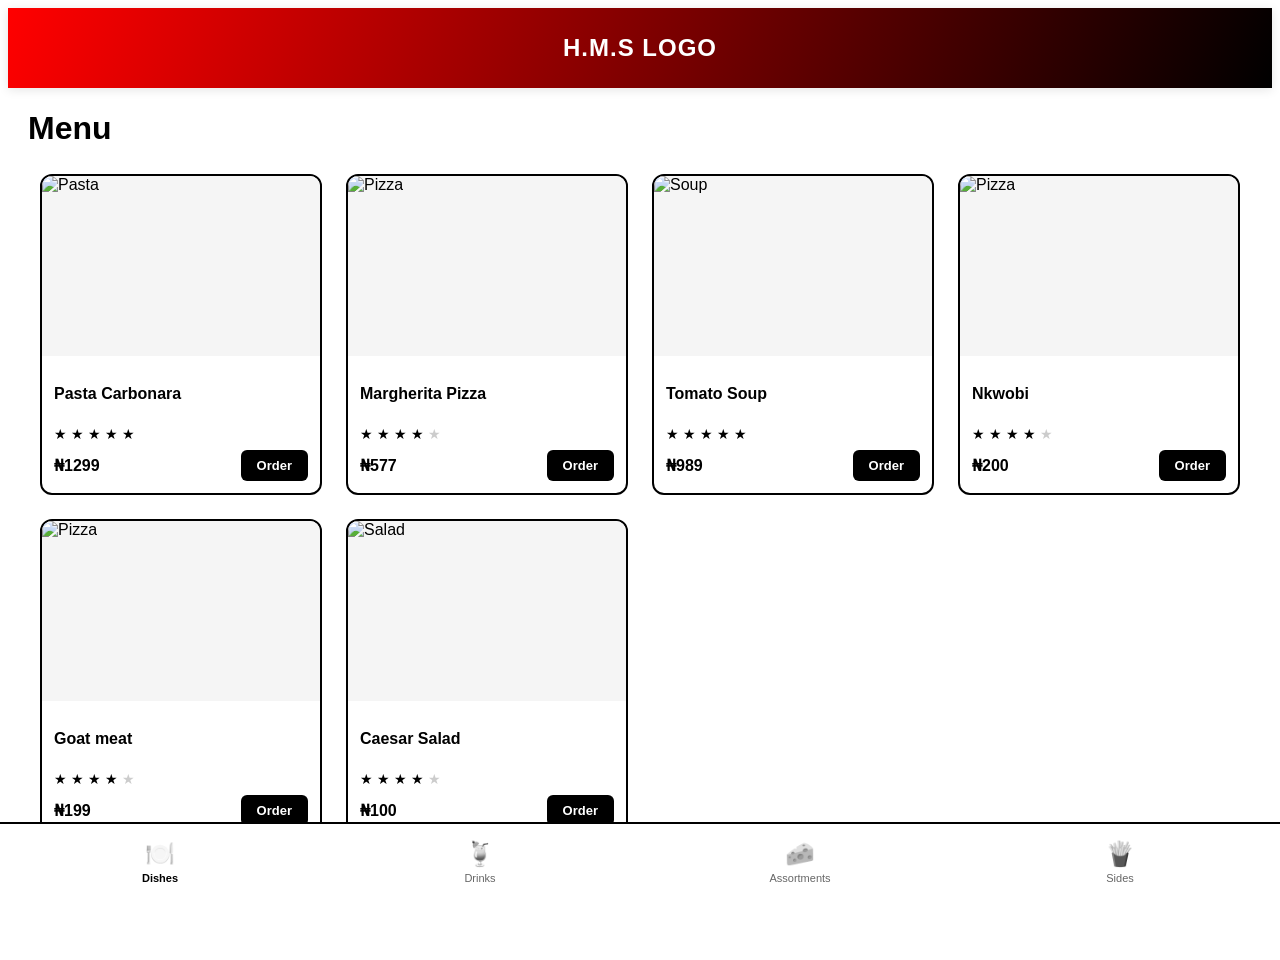
==== index.html @ df550c49 "Update index.html" ====
<!DOCTYPE html>
<html lang="en">
<head>
    <meta charset="UTF-8">
    <meta name="viewport" content="width=device-width, initial-scale=1.0">
    <title> Menu</title>
    <link rel="stylesheet" href="customer.css">
</head>
<body>
    <!-- Header -->
    <header class="header">
        <h1>H.M.S LOGO</h1>
    </header>

<h1 class="mnu">Menu</h1>

    <!-- Main Content -->
    <main class="main-content">
        <!-- Dishes Section -->
        <section id="dishes" class="menu-section active">
            <div class="product-grid">
                <div class="product-card">
                    <div class="product-image">
                        <img src="https://images.unsplash.com/photo-1546069901-ba9599a7e63c?w=400" alt="Pasta">
                    </div>
                    <div class="product-info">
                        <h3 class="product-name">Pasta Carbonara</h3>
                        <div class="product-rating">
                            <span class="star">★</span>
                            <span class="star">★</span>
                            <span class="star">★</span>
                            <span class="star">★</span>
                            <span class="star">★</span>
                        </div>
                        <div class="product-footer">
                            <span class="product-price">₦1299</span>
                            <button class="order-btn" onclick="addToOrder(this, 'Pasta Carbonara', 1299)">Order</button>
                        </div>
                    </div>
                </div>

                <div class="product-card">
                    <div class="product-image">
                        <img src="https://images.unsplash.com/photo-1565299624946-b28f40a0ae38?w=400" alt="Pizza">
                    </div>
                    <div class="product-info">
                        <h3 class="product-name">Margherita Pizza</h3>
                        <div class="product-rating">
                            <span class="star">★</span>
                            <span class="star">★</span>
                            <span class="star">★</span>
                            <span class="star">★</span>
                            <span class="star empty">★</span>
                        </div>
                        <div class="product-footer">
                            <span class="product-price">₦577</span>
                            <button class="order-btn" onclick="addToOrder(this, 'Margherita Pizza', 577)">Order</button>
                        </div>
                    </div>
                </div>

                <div class="product-card">
                    <div class="product-image">
                        <img src="https://images.unsplash.com/photo-1567620905732-2d1ec7ab7445?w=400" alt="Soup">
                    </div>
                    <div class="product-info">
                        <h3 class="product-name">Tomato Soup</h3>
                        <div class="product-rating">
                            <span class="star">★</span>
                            <span class="star">★</span>
                            <span class="star">★</span>
                            <span class="star">★</span>
                            <span class="star">★</span>
                        </div>
                        <div class="product-footer">
                            <span class="product-price">₦989</span>
                            <button class="order-btn" onclick="addToOrder(this, 'Tomato Soup', 989)">Order</button>
                        </div>
                    </div>
                </div>

                <div class="product-card">
                    <div class="product-image">
                        <img src="https://images.unsplash.com/photo-1565299624946-b28f40a0ae38?w=400" alt="Pizza">
                    </div>
                    <div class="product-info">
                        <h3 class="product-name">Nkwobi</h3>
                        <div class="product-rating">
                            <span class="star">★</span>
                            <span class="star">★</span>
                            <span class="star">★</span>
                            <span class="star">★</span>
                            <span class="star empty">★</span>
                        </div>
                        <div class="product-footer">
                            <span class="product-price">₦200</span>
                            <button class="order-btn" onclick="addToOrder(this, 'Nkwobi', 200)">Order</button>
                        </div>
                    </div>
                </div>

                <div class="product-card">
                    <div class="product-image">
                        <img src="https://images.unsplash.com/photo-1565299624946-b28f40a0ae38?w=400" alt="Pizza">
                    </div>
                    <div class="product-info">
                        <h3 class="product-name">Goat meat</h3>
                        <div class="product-rating">
                            <span class="star">★</span>
                            <span class="star">★</span>
                            <span class="star">★</span>
                            <span class="star">★</span>
                            <span class="star empty">★</span>
                        </div>
                        <div class="product-footer">
                            <span class="product-price">₦199</span>
                            <button class="order-btn" onclick="addToOrder(this, 'Goat meat', 199)">Order</button>
                        </div>
                    </div>
                </div>


                <div class="product-card">
                    <div class="product-image">
                        <img src="https://images.unsplash.com/photo-1529042410759-befb1204b468?w=400" alt="Salad">
                    </div>
                    <div class="product-info">
                        <h3 class="product-name">Caesar Salad</h3>
                        <div class="product-rating">
                            <span class="star">★</span>
                            <span class="star">★</span>
                            <span class="star">★</span>
                            <span class="star">★</span>
                            <span class="star empty">★</span>
                        </div>
                        <div class="product-footer">
                            <span class="product-price">₦100</span>
                            <button class="order-btn" onclick="addToOrder(this, 'Caesar Salad', 100)">Order</button>
                        </div>
                    </div>
                </div>
            </div>
        </section>

        <!-- Drinks Section -->
        <section id="drinks" class="menu-section">
            <div class="product-grid">
                <div class="product-card">
                    <div class="product-image">
                        <img src="https://images.unsplash.com/photo-1514362545857-3bc16c4c7d1b?w=400" alt="Cocktail">
                    </div>
                    <div class="product-info">
                        <h3 class="product-name">Mojito</h3>
                        <div class="product-rating">
                            <span class="star">★</span>
                            <span class="star">★</span>
                            <span class="star">★</span>
                            <span class="star">★</span>
                            <span class="star">★</span>
                        </div>
                        <div class="product-footer">
                            <span class="product-price">₦900</span>
                            <button class="order-btn" onclick="addToOrder(this, 'Mojito', 900)">Order</button>
                        </div>
                    </div>
                </div>

                <div class="product-card">
                    <div class="product-image">
                        <img src="https://images.unsplash.com/photo-1544145945-f90425340c7e?w=400" alt="Coffee">
                    </div>
                    <div class="product-info">
                        <h3 class="product-name">Espresso</h3>
                        <div class="product-rating">
                            <span class="star">★</span>
                            <span class="star">★</span>
                            <span class="star">★</span>
                            <span class="star">★</span>
                            <span class="star">★</span>
                        </div>
                        <div class="product-footer">
                            <span class="product-price">₦399</span>
                            <button class="order-btn" onclick="addToOrder(this, 'Espresso', 399)">Order</button>
                        </div>
                    </div>
                </div>

                <div class="product-card">
                    <div class="product-image">
                        <img src="https://images.unsplash.com/photo-1544145945-f90425340c7e?w=400"" alt="beverages">
                    </div>
                    <div class="product-info">
                        <h3 class="product-name">Beverages</h3>
                        <div class="product-rating">
                            <span class="star">★</span>
                            <span class="star">★</span>
                            <span class="star">★</span>
                            <span class="star">★</span>
                            <span class="star empty">★</span>
                        </div>
                        <div class="product-footer">
                            <span class="product-price">₦1599</span>
                            <button class="order-btn" onclick="addToOrder(this, 'beverages', 1599)">Order</button>
                        </div>
                    </div>
                </div>

                <div class="product-card">
                    <div class="product-image">
                        <img src="https://images.unsplash.com/photo-1571091718767-18b5b1457add?w=400" alt="Beer">
                    </div>
                    <div class="product-info">
                        <h3 class="product-name">Craft Beer</h3>
                        <div class="product-rating">
                            <span class="star">★</span>
                            <span class="star">★</span>
                            <span class="star">★</span>
                            <span class="star">★</span>
                            <span class="star empty">★</span>
                        </div>
                        <div class="product-footer">
                            <span class="product-price">₦700</span>
                            <button class="order-btn" onclick="addToOrder(this, 'Craft Beer', 700)">Order</button>
                        </div>
                    </div>
                </div>


                <div class="product-card">
                    <div class="product-image">
                        <img src="https://images.unsplash.com/photo-1544145945-f90425340c7e?w=400"" alt="fanta">
                    </div>
                    <div class="product-info">
                        <h3 class="product-name">fanta</h3>
                        <div class="product-rating">
                            <span class="star">★</span>
                            <span class="star">★</span>
                            <span class="star">★</span>
                            <span class="star">★</span>
                            <span class="star empty">★</span>
                        </div>
                        <div class="product-footer">
                            <span class="product-price">₦19</span>
                            <button class="order-btn" onclick="addToOrder(this, 'fanta', 19)">Order</button>
                        </div>
                    </div>
                </div>


                <div class="product-card">
                    <div class="product-image">
                        <img src="https://images.unsplash.com/photo-1544145945-f90425340c7e?w=400"" alt="coke">
                    </div>
                    <div class="product-info">
                        <h3 class="product-name">coke</h3>
                        <div class="product-rating">
                            <span class="star">★</span>
                            <span class="star">★</span>
                            <span class="star">★</span>
                            <span class="star">★</span>
                            <span class="star empty">★</span>
                        </div>
                        <div class="product-footer">
                            <span class="product-price">₦199</span>
                            <button class="order-btn" onclick="addToOrder(this, 'Coke', 199)">Order</button>
                        </div>
                    </div>
                </div>

                <div class="product-card">
                    <div class="product-image">
                        <img src="https://images.unsplash.com/photo-1544145945-f90425340c7e?w=400"" alt="Tea">
                    </div>
                    <div class="product-info">
                        <h3 class="product-name">Tea</h3>
                        <div class="product-rating">
                            <span class="star">★</span>
                            <span class="star">★</span>
                            <span class="star">★</span>
                            <span class="star">★</span>
                            <span class="star empty">★</span>
                        </div>
                        <div class="product-footer">
                            <span class="product-price">₦587</span>
                            <button class="order-btn" onclick="addToOrder(this, 'Tea', 587)">Order</button>
                        </div>
                    </div>
                </div>



                <div class="product-card">
                    <div class="product-image">
                        <img src="https://images.unsplash.com/photo-1597318167272-600e9a20b637?w=400" alt="Juice">
                    </div>
                    <div class="product-info">
                        <h3 class="product-name">Fresh Juice</h3>
                        <div class="product-rating">
                            <span class="star">★</span>
                            <span class="star">★</span>
                            <span class="star">★</span>
                            <span class="star">★</span>
                            <span class="star">★</span>
                        </div>
                        <div class="product-footer">
                            <span class="product-price">₦599</span>
                            <button class="order-btn" onclick="addToOrder(this, 'Fresh Juice', 599)">Order</button>
                        </div>
                    </div>
                </div>
            </div>
        </section>

        <!-- Assortments Section -->
        <section id="assortments" class="menu-section">
            <div class="product-grid">
                <div class="product-card">
                    <div class="product-image">
                        <img src="https://images.unsplash.com/photo-1567620905732-2d1ec7ab7445?w=400 �
Unsplash" alt="Platter">
                    </div>
                    <div class="product-info">
                        <h3 class="product-name">Cheese Platter</h3>
                        <div class="product-rating">
                            <span class="star">★</span>
                            <span class="star">★</span>
                            <span class="star">★</span>
                            <span class="star">★</span>
                            <span class="star">★</span>
                        </div>
                        <div class="product-footer">
                            <span class="product-price">₦1899</span>
                            <button class="order-btn" onclick="addToOrder(this, 'Cheese Platter', 1899)">Order</button>
                        </div>
                    </div>
                </div>
<div class="product-card">
                    <div class="product-image">
                        <img src="https://images.unsplash.com/photo-1567620905732-2d1ec7ab7445?w=400 �
Unsplash" alt="Platter">
                    </div>
                    <div class="product-info">
                        <h3 class="product-name">Cheese Platter</h3>
                        <div class="product-rating">
                            <span class="star">★</span>
                            <span class="star">★</span>
                            <span class="star">★</span>
                            <span class="star">★</span>
                            <span class="star">★</span>
                        </div>
                        <div class="product-footer">
                            <span class="product-price">₦1899</span>
                            <button class="order-btn" onclick="addToOrder(this, 'Cheese Platter', 1899)">Order</button>
                        </div>
                    </div>
                </div>
<div class="product-card">
                    <div class="product-image">
                        <img src="https://images.unsplash.com/photo-1567620905732-2d1ec7ab7445?w=400 �
Unsplash" alt="Platter">
                    </div>
                    <div class="product-info">
                        <h3 class="product-name">Cheese Platter</h3>
                        <div class="product-rating">
                            <span class="star">★</span>
                            <span class="star">★</span>
                            <span class="star">★</span>
                            <span class="star">★</span>
                            <span class="star">★</span>
                        </div>
                        <div class="product-footer">
                            <span class="product-price">₦1899</span>
                            <button class="order-btn" onclick="addToOrder(this, 'Cheese Platter', 1899)">Order</button>
                        </div>
                    </div>
                </div>
<div class="product-card">
                    <div class="product-image">
                        <img src="https://images.unsplash.com/photo-1567620905732-2d1ec7ab7445?w=400 �
Unsplash" alt="Platter">
                    </div>
                    <div class="product-info">
                        <h3 class="product-name">Cheese Platter</h3>
                        <div class="product-rating">
                            <span class="star">★</span>
                            <span class="star">★</span>
                            <span class="star">★</span>
                            <span class="star">★</span>
                            <span class="star">★</span>
                        </div>
                        <div class="product-footer">
                            <span class="product-price">₦1899</span>
                            <button class="order-btn" onclick="addToOrder(this, 'Cheese Platter', 1899)">Order</button>
                        </div>
                    </div>
                </div>
<div class="product-card">
                    <div class="product-image">
                        <img src="https://images.unsplash.com/photo-1567620905732-2d1ec7ab7445?w=400 �
Unsplash" alt="Platter">
                    </div>
                    <div class="product-info">
                        <h3 class="product-name">Cheese Platter</h3>
                        <div class="product-rating">
                            <span class="star">★</span>
                            <span class="star">★</span>
                            <span class="star">★</span>
                            <span class="star">★</span>
                            <span class="star">★</span>
                        </div>
                        <div class="product-footer">
                            <span class="product-price">₦1899</span>
                            <button class="order-btn" onclick="addToOrder(this, 'Cheese Platter', 1899)">Order</button>
                        </div>
                    </div>
                </div>

                <div class="product-card">
                    <div class="product-image">
                        <img src="https://images.unsplash.com/photo-1559583985-c80d8ad9b29f?w=400" alt="Appetizers">
                    </div>
                    <div class="product-info">
                        <h3 class="product-name">Tapas Selection</h3>
                        <div class="product-rating">
                            <span class="star">★</span>
                            <span class="star">★</span>
                            <span class="star">★</span>
                            <span class="star">★</span>
                            <span class="star empty">★</span>
                        </div>
                        <div class="product-footer">
                            <span class="product-price">₦2299</span>
                            <button class="order-btn" onclick="addToOrder(this, 'Tapas Selection', 2299)">Order</button>
                        </div>
                    </div>
                </div>
            </div>
        </section>

        <!-- Side Dishes Section -->
        <section id="sidedishes" class="menu-section">
            <div class="product-grid">
                <div class="product-card">
                    <div class="product-image">
                        <img src="https://images.unsplash.com/photo-1573053986275-840ffc7cc685?w=400" alt="Fries">
                    </div>
                    <div class="product-info">
                        <h3 class="product-name">French Fries</h3>
                        <div class="product-rating">
                            <span class="star">★</span>
                            <span class="star">★</span>
                            <span class="star">★</span>
                            <span class="star">★</span>
                            <span class="star">★</span>
                        </div>
                        <div class="product-footer">
                            <span class="product-price">₦499</span>
                            <button class="order-btn" onclick="addToOrder(this, 'French Fries', 499)">Order</button>
                        </div>
                    </div>
                </div>

                <div class="product-card">
                    <div class="product-image">
                        <img src="https://images.unsplash.com/photo-1573053986275-840ffc7cc685?w=400" alt="shawarma">
                    </div>
                    <div class="product-info">
                        <h3 class="product-name">shawarma</h3>
                        <div class="product-rating">
                            <span class="star">★</span>
                            <span class="star">★</span>
                            <span class="star">★</span>
                            <span class="star">★</span>
                            <span class="star empty">★</span>
                        </div>
                        <div class="product-footer">
                            <span class="product-price">₦19</span>
                            <button class="order-btn" onclick="addToOrder(this, 'shawarma', 19)">Order</button>
                        </div>
                    </div>
                </div>


                <div class="product-card">
                    <div class="product-image">
                        <img src="https://images.unsplash.com/photo-1534939561126-855b8675edd7?w=400" alt="Rice">
                    </div>
                    <div class="product-info">
                        <h3 class="product-name">Garlic Rice</h3>
                        <div class="product-rating">
                            <span class="star">★</span>
                            <span class="star">★</span>
                            <span class="star">★</span>
                            <span class="star">★</span>
                            <span class="star empty">★</span>
                        </div>
                        <div class="product-footer">
                            <span class="product-price">₦389</span>
                            <button class="order-btn" onclick="addToOrder(this, 'Garlic Rice', 389)">Order</button>
                        </div>
                    </div>
                </div>

                <div class="product-card">
                    <div class="product-image">
                        <img src="https://images.unsplash.com/photo-1626200419199-391ae4be7a41?w=400" alt="Bread">
                    </div>
                    <div class="product-info">
                        <h3 class="product-name">Garlic Bread</h3>
                        <div class="product-rating">
                            <span class="star">★</span>
                            <span class="star">★</span>
                            <span class="star">★</span>
                            <span class="star">★</span>
                            <span class="star">★</span>
                        </div>
                        <div class="product-footer">
                            <span class="product-price">₦59</span>
                            <button class="order-btn" onclick="addToOrder(this, 'Garlic Bread', 59)">Order</button>
                        </div>
                    </div>
                </div>

                <div class="product-card">
                    <div class="product-image">
                        <img src="https://images.unsplash.com/photo-1565299624946-b28f40a0ae38?w=400" alt="Pizza">
                    </div>
                    <div class="product-info">
                        <h3 class="product-name">pepper soup</h3>
                        <div class="product-rating">
                            <span class="star">★</span>
                            <span class="star">★</span>
                            <span class="star">★</span>
                            <span class="star">★</span>
                            <span class="star empty">★</span>
                        </div>
                        <div class="product-footer">
                            <span class="product-price">₦1599</span>
                            <button class="order-btn" onclick="addToOrder(this, 'peppersoup', 1599)">Order</button>
                        </div>
                    </div>
                </div>

<div class="product-card">
                    <div class="product-image">
                        <img src="https://images.unsplash.com/photo-1626200419199-391ae4be7a41?w=400" alt="Bread">
                    </div>
                    <div class="product-info">
                        <h3 class="product-name">Garlic Bread</h3>
                        <div class="product-rating">
                            <span class="star">★</span>
                            <span class="star">★</span>
                            <span class="star">★</span>
                            <span class="star">★</span>
                            <span class="star">★</span>
                        </div>
                        <div class="product-footer">
                            <span class="product-price">₦59</span>
                            <button class="order-btn" onclick="addToOrder(this, 'Garlic Bread', 59)">Order</button>
                        </div>
                    </div>
                </div>

<div class="product-card">
                    <div class="product-image">
                        <img src="https://images.unsplash.com/photo-1626200419199-391ae4be7a41?w=400" alt="Bread">
                    </div>
                    <div class="product-info">
                        <h3 class="product-name">Garlic Bread</h3>
                        <div class="product-rating">
                            <span class="star">★</span>
                            <span class="star">★</span>
                            <span class="star">★</span>
                            <span class="star">★</span>
                            <span class="star">★</span>
                        </div>
                        <div class="product-footer">
                            <span class="product-price">₦59</span>
                            <button class="order-btn" onclick="addToOrder(this, 'Garlic Bread', 59)">Order</button>
                        </div>
                    </div>
                </div>


                <div class="product-card">
                    <div class="product-image">
                        <img src="https://images.unsplash.com/photo-1585032226651-759b368d7246?w=400" alt="Vegetables">
                    </div>
                    <div class="product-info">
                        <h3 class="product-name">Grilled Veggies</h3>
                        <div class="product-rating">
                            <span class="star">★</span>
                            <span class="star">★</span>
                            <span class="star">★</span>
                            <span class="star">★</span>
                            <span class="star empty">★</span>
                        </div>
                        <div class="product-footer">
                            <span class="product-price">₦699</span>
                            <button class="order-btn" onclick="addToOrder(this, 'Grilled Veggies', 699)">Order</button>
                        </div>
                    </div>
                </div>
            </div>
        </section>
    </main>

    <!-- Floating Order Confirmation Modal -->
    <div id="orderModal" class="order-modal">
        <div class="modal-content">
            <div class="modal-info">
                <span class="item-count">0 items</span>
                <span class="total-price">$0.00</span>
            </div>
            <button class="confirm-btn" onclick="confirmOrder()">Confirm Order</button>
        </div>
    </div>

    <!-- Bottom Navigation -->
    <nav class="bottom-nav">
        <button class="nav-item active" onclick="switchTab('dishes', this)">
            <span class="nav-icon">🍽️</span>
            <span class="nav-label">Dishes</span>
        </button>
        <button class="nav-item" onclick="switchTab('drinks', this)">
            <span class="nav-icon">🍹</span>
            <span class="nav-label">Drinks</span>
        </button>
        <button class="nav-item" onclick="switchTab('assortments', this)">
            <span class="nav-icon">🧀</span>
            <span class="nav-label">Assortments</span>
        </button>
        <button class="nav-item" onclick="switchTab('sidedishes', this)">
            <span class="nav-icon">🍟</span>
            <span class="nav-label">Sides</span>
        </button>
    </nav>

    <script src="customer.js"></script>
</body>
</html>
---- customer.css ----
* CSS - style.css */
* {
    margin: 0;
    padding: 0;
    box-sizing: border-box;
}

body {
    font-family: -apple-system, BlinkMacSystemFont, 'Segoe UI', Roboto, Oxygen, Ubuntu, Cantarell, sans-serif;
    background: #ffffff;
    color: #000000;
    padding-bottom: 80px;
}

/* Header */
.header {
    background: linear-gradient(112deg, #ff0000, #000000);
    color: #fff;
    padding: 10px;
    text-align: center;
    position: sticky;
    top: 0;
    z-index: 1000;
    box-shadow: 0 2px 10px rgba(0, 0, 0, 0.1);
}

.header h1 {
    font-size: 24px;
    font-weight: 600;
    letter-spacing: 1px;
}

/* Main Content */
.main-content {
    padding: 20px 16px;
    max-width: 1200px;
    margin: 0 auto;
}

.mnu{
margin-left: 20px;
margin-bottom: -5px;

}

/* Menu Sections */
.menu-section {
    display: none;
}

.menu-section.active {
    display: block;
    animation: fadeIn 0.3s ease-in;
}

@keyframes fadeIn {
    from {
        opacity: 0;
        transform: translateY(10px);
    }
    to {
        opacity: 1;
        transform: translateY(0);
    }
}

/* Product Grid */
.product-grid {
    display: grid;
    grid-template-columns: repeat(2, 1fr);
    gap: 16px;
}

/* Product Card */
.product-card {
    background: #ffffff;
    border: 2px solid #000000;
    border-radius: 12px;
    overflow: hidden;
    transition: transform 0.2s ease, box-shadow 0.2s ease;
}

.product-card:active {
    transform: scale(0.98);
}

.product-image {
    width: 100%;
    height: 140px;
    overflow: hidden;
    background: #f5f5f5;
}

.product-image img {
    width: 100%;
    height: 100%;
    object-fit: cover;
}

.product-info {
    padding: 12px;
}

.product-name {
    font-size: 14px;
    font-weight: 600;
    margin-bottom: 6px;
    line-height: 1.3;
    min-height: 36px;
}

.product-rating {
    margin-bottom: 8px;
    font-size: 14px;
}

.star {
    color: #000000;
}

.star.empty {
    color: #cccccc;
}

.product-footer {
    display: flex;
    justify-content: space-between;
    align-items: center;
    margin-top: 8px;
}

.product-price {
    font-size: 16px;
    font-weight: 700;
}

.order-btn {
    background: #000000;
    color: #ffffff;
    border: none;
    padding: 8px 16px;
    border-radius: 6px;
    font-size: 13px;
    font-weight: 600;
    cursor: pointer;
    transition: background 0.2s ease, transform 0.1s ease;
    touch-action: manipulation;
}

.order-btn:hover {
    background: #333333;
}

.order-btn:active {
    transform: scale(0.95);
}

.order-btn.added {
    background: #4a4a4a;
}

/* Floating Order Modal */
.order-modal {
    position: fixed;
    bottom: 96px;
    right: 16px;
    background: #000000;
    color: #ffffff;
    border-radius: 12px;
    padding: 16px;
    box-shadow: 0 4px 20px rgba(0, 0, 0, 0.3);
    display: none;
    animation: slideUp 0.3s ease;
    z-index: 200;
    min-width: 200px;
}

.order-modal.show {
    display: block;
}

@keyframes slideUp {
    from {
        opacity: 0;
        transform: translateY(20px);
    }
    to {
        opacity: 1;
        transform: translateY(0);
    }
}

.modal-content {
    display: flex;
    flex-direction: column;
    gap: 12px;
}

.modal-info {
    display: flex;
    justify-content: space-between;
    align-items: center;
    font-size: 14px;
}

.item-count {
    font-weight: 600;
}

.total-price {
    font-weight: 700;
    font-size: 16px;
}

.confirm-btn {
    background: #ffffff;
    color: #000000;
    border: none;
    padding: 12px;
    border-radius: 8px;
    font-size: 14px;
    font-weight: 600;
    cursor: pointer;
    transition: background 0.2s ease;
    touch-action: manipulation;
}

.confirm-btn:active {
    background: #e0e0e0;
}

/* Bottom Navigation */
.bottom-nav {
    position: fixed;
    bottom: 0;
    left: 0;
    right: 0;
    background: #ffffff;
    border-top: 2px solid #000000;
    display: flex;
    justify-content: space-around;
    padding: 8px 0;
    z-index: 150;
}

.nav-item {
    flex: 1;
    display: flex;
    flex-direction: column;
    align-items: center;
    gap: 4px;
    background: none;
    border: none;
    padding: 8px;
    cursor: pointer;
    transition: all 0.2s ease;
    touch-action: manipulation;
}

.nav-icon {
    font-size: 24px;
    filter: grayscale(100%);
    transition: filter 0.2s ease;
}

.nav-label {
    font-size: 11px;
    font-weight: 500;
    color: #666666;
    transition: color 0.2s ease;
}

.nav-item.active .nav-icon {
    filter: grayscale(0%);
}

.nav-item.active .nav-label {
    color: #000000;
    font-weight: 700;
}

.nav-item:active {
    transform: scale(0.95);
}

/* Tablet and larger screens */
@media (min-width: 768px) {
    .product-grid {
        grid-template-columns: repeat(3, 1fr);
        gap: 20px;
    }
    
    .product-image {
        height: 180px;
    }
    
    .product-name {
        font-size: 16px;
    }
}

/* Desktop screens */
@media (min-width: 1024px) {
    .product-grid {
        grid-template-columns: repeat(4, 1fr);
        gap: 24px;
    }
    
    .main-content {
        padding: 32px 24px;
    }
}
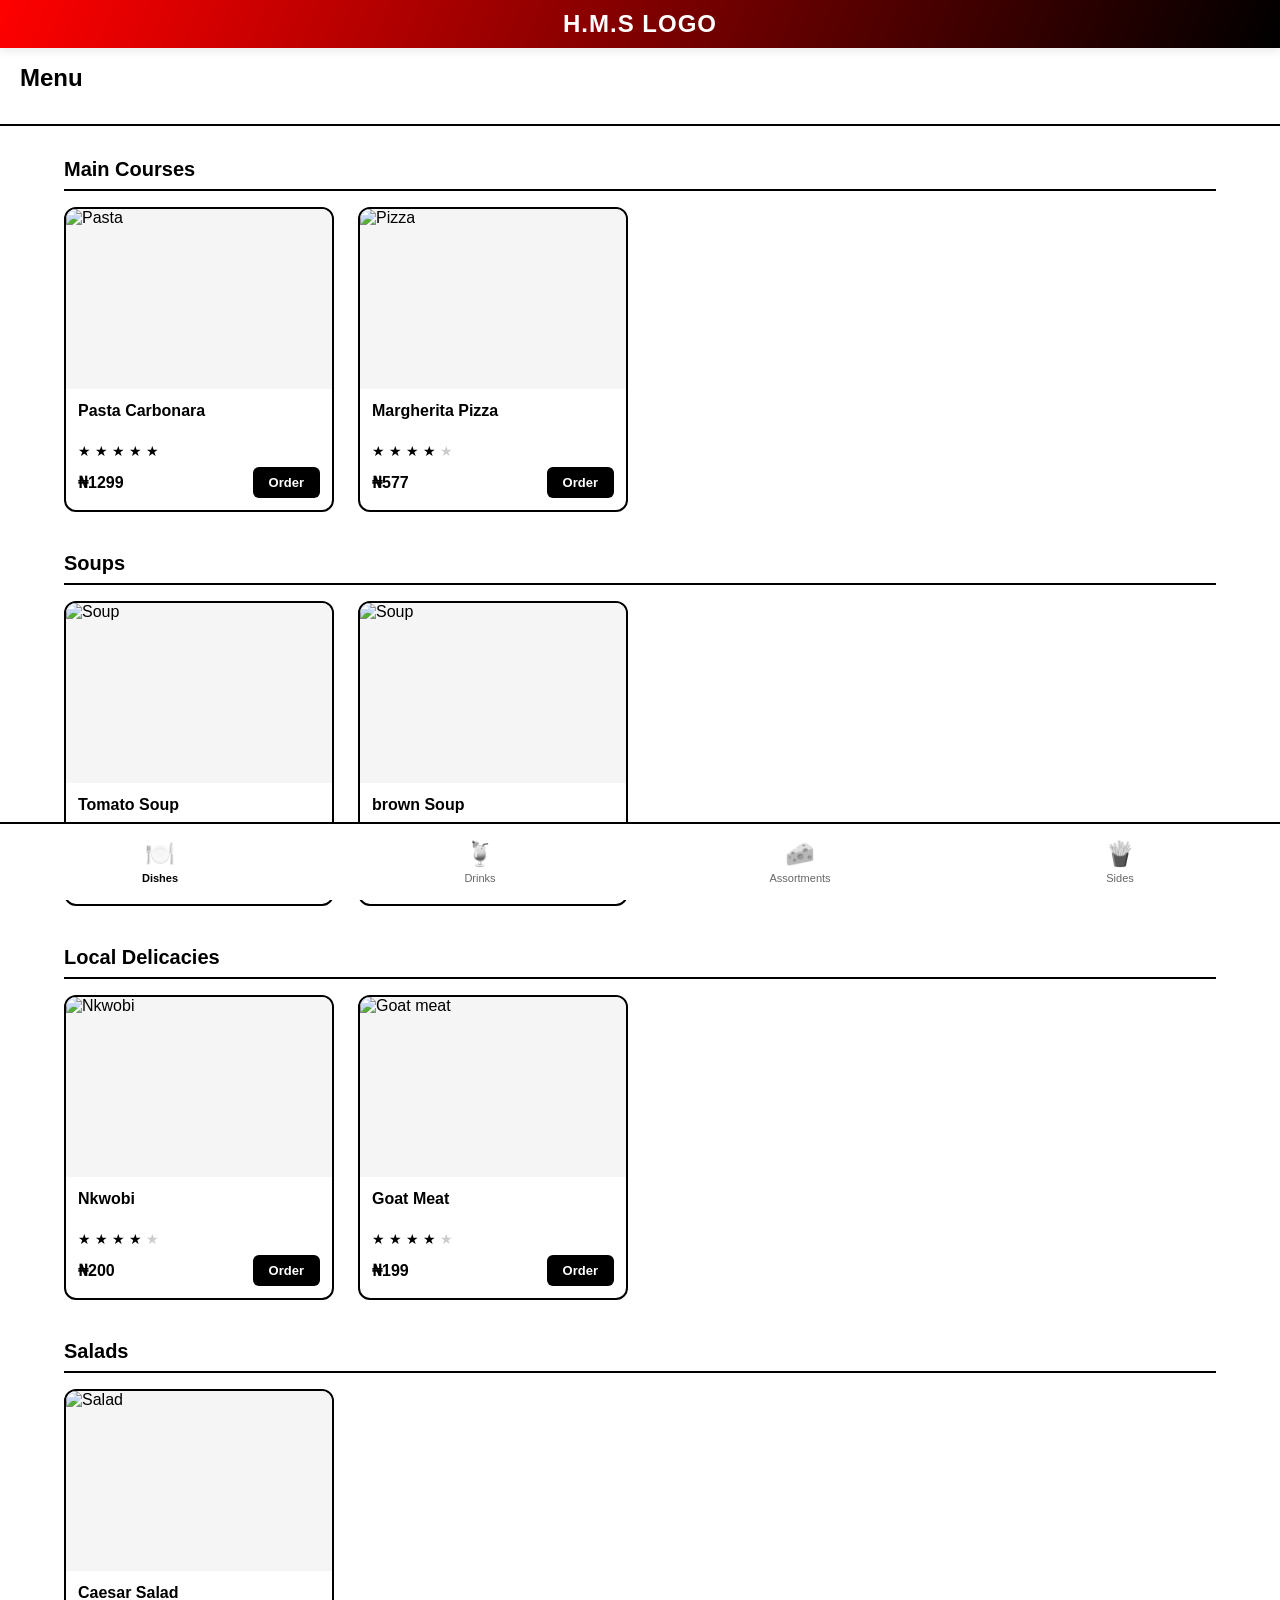
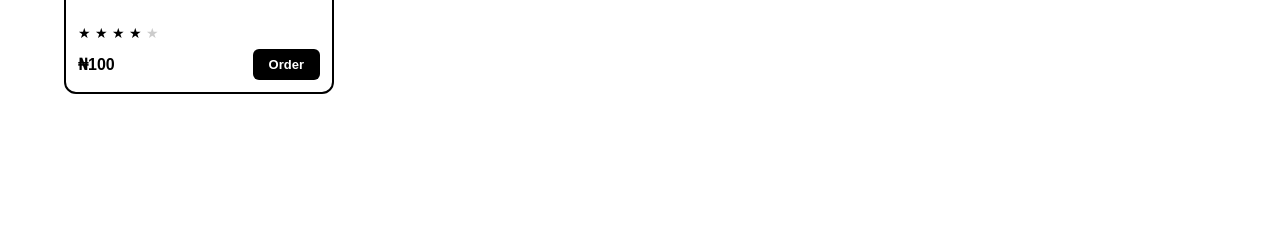
==== commit 972c70bd: "wed" ====
--- a/index.html
+++ b/index.html
@@ -3,8 +3,8 @@
 <head>
     <meta charset="UTF-8">
     <meta name="viewport" content="width=device-width, initial-scale=1.0">
-    <title> Menu</title>
     <link rel="stylesheet" href="customer.css">
+    <title>Menu</title>
 </head>
 <body>
     <!-- Header -->
@@ -12,130 +12,178 @@
         <h1>H.M.S LOGO</h1>
     </header>
 
-<h1 class="mnu">Menu</h1>
+    <h1 class="menu-title">Menu</h1>
+
+    <!-- Category Tabs (Dynamic based on active section) -->
+    <div class="category-tabs-container">
+        <div class="category-tabs" id="categoryTabs">
+            <!-- Tabs will be inserted here by JavaScript -->
+        </div>
+    </div>
 
     <!-- Main Content -->
     <main class="main-content">
         <!-- Dishes Section -->
         <section id="dishes" class="menu-section active">
-            <div class="product-grid">
-                <div class="product-card">
-                    <div class="product-image">
-                        <img src="https://images.unsplash.com/photo-1546069901-ba9599a7e63c?w=400" alt="Pasta">
-                    </div>
-                    <div class="product-info">
-                        <h3 class="product-name">Pasta Carbonara</h3>
-                        <div class="product-rating">
-                            <span class="star">★</span>
-                            <span class="star">★</span>
-                            <span class="star">★</span>
-                            <span class="star">★</span>
-                            <span class="star">★</span>
-                        </div>
-                        <div class="product-footer">
-                            <span class="product-price">₦1299</span>
-                            <button class="order-btn" onclick="addToOrder(this, 'Pasta Carbonara', 1299)">Order</button>
-                        </div>
-                    </div>
-                </div>
-
-                <div class="product-card">
-                    <div class="product-image">
-                        <img src="https://images.unsplash.com/photo-1565299624946-b28f40a0ae38?w=400" alt="Pizza">
-                    </div>
-                    <div class="product-info">
-                        <h3 class="product-name">Margherita Pizza</h3>
-                        <div class="product-rating">
-                            <span class="star">★</span>
-                            <span class="star">★</span>
-                            <span class="star">★</span>
-                            <span class="star">★</span>
-                            <span class="star empty">★</span>
-                        </div>
-                        <div class="product-footer">
-                            <span class="product-price">₦577</span>
-                            <button class="order-btn" onclick="addToOrder(this, 'Margherita Pizza', 577)">Order</button>
-                        </div>
-                    </div>
-                </div>
-
-                <div class="product-card">
-                    <div class="product-image">
-                        <img src="https://images.unsplash.com/photo-1567620905732-2d1ec7ab7445?w=400" alt="Soup">
-                    </div>
-                    <div class="product-info">
-                        <h3 class="product-name">Tomato Soup</h3>
-                        <div class="product-rating">
-                            <span class="star">★</span>
-                            <span class="star">★</span>
-                            <span class="star">★</span>
-                            <span class="star">★</span>
-                            <span class="star">★</span>
-                        </div>
-                        <div class="product-footer">
-                            <span class="product-price">₦989</span>
-                            <button class="order-btn" onclick="addToOrder(this, 'Tomato Soup', 989)">Order</button>
-                        </div>
-                    </div>
-                </div>
-
-                <div class="product-card">
-                    <div class="product-image">
-                        <img src="https://images.unsplash.com/photo-1565299624946-b28f40a0ae38?w=400" alt="Pizza">
-                    </div>
-                    <div class="product-info">
-                        <h3 class="product-name">Nkwobi</h3>
-                        <div class="product-rating">
-                            <span class="star">★</span>
-                            <span class="star">★</span>
-                            <span class="star">★</span>
-                            <span class="star">★</span>
-                            <span class="star empty">★</span>
-                        </div>
-                        <div class="product-footer">
-                            <span class="product-price">₦200</span>
-                            <button class="order-btn" onclick="addToOrder(this, 'Nkwobi', 200)">Order</button>
-                        </div>
-                    </div>
-                </div>
-
-                <div class="product-card">
-                    <div class="product-image">
-                        <img src="https://images.unsplash.com/photo-1565299624946-b28f40a0ae38?w=400" alt="Pizza">
-                    </div>
-                    <div class="product-info">
-                        <h3 class="product-name">Goat meat</h3>
-                        <div class="product-rating">
-                            <span class="star">★</span>
-                            <span class="star">★</span>
-                            <span class="star">★</span>
-                            <span class="star">★</span>
-                            <span class="star empty">★</span>
-                        </div>
-                        <div class="product-footer">
-                            <span class="product-price">₦199</span>
-                            <button class="order-btn" onclick="addToOrder(this, 'Goat meat', 199)">Order</button>
-                        </div>
-                    </div>
-                </div>
-
-
-                <div class="product-card">
-                    <div class="product-image">
-                        <img src="https://images.unsplash.com/photo-1529042410759-befb1204b468?w=400" alt="Salad">
-                    </div>
-                    <div class="product-info">
-                        <h3 class="product-name">Caesar Salad</h3>
-                        <div class="product-rating">
-                            <span class="star">★</span>
-                            <span class="star">★</span>
-                            <span class="star">★</span>
-                            <span class="star">★</span>
-                            <span class="star empty">★</span>
-                        </div>
-                        <div class="product-footer">
-                            <span class="product-price">₦100</span>
-                            <button class="order-btn" onclick="addToOrder(this, 'Caesar Salad', 100)">Order</button>
+            <!-- Main Courses Category -->
+            <div class="category-section" id="cat-main-courses">
+                <h2 class="category-heading">Main Courses</h2>
+                <div class="product-grid">
+                    <div class="product-card">
+                        <div class="product-image">
+                            <img src="https://images.unsplash.com/photo-1546069901-ba9599a7e63c?w=400" alt="Pasta">
+                        </div>
+                        <div class="product-info">
+                            <h3 class="product-name">Pasta Carbonara</h3>
+                            <div class="product-rating">
+                                <span class="star">★</span>
+                                <span class="star">★</span>
+                                <span class="star">★</span>
+                                <span class="star">★</span>
+                                <span class="star">★</span>
+                            </div>
+                            <div class="product-footer">
+                                <span class="product-price">₦1299</span>
+                                <button class="order-btn" onclick="addToOrder(this, 'Pasta Carbonara', 1299)">Order</button>
+                            </div>
+                        </div>
+                    </div>
+
+                    <div class="product-card">
+                        <div class="product-image">
+                            <img src="https://images.unsplash.com/photo-1565299624946-b28f40a0ae38?w=400" alt="Pizza">
+                        </div>
+                        <div class="product-info">
+                            <h3 class="product-name">Margherita Pizza</h3>
+                            <div class="product-rating">
+                                <span class="star">★</span>
+                                <span class="star">★</span>
+                                <span class="star">★</span>
+                                <span class="star">★</span>
+                                <span class="star empty">★</span>
+                            </div>
+                            <div class="product-footer">
+                                <span class="product-price">₦577</span>
+                                <button class="order-btn" onclick="addToOrder(this, 'Margherita Pizza', 577)">Order</button>
+                            </div>
+                        </div>
+                    </div>
+                </div>
+            </div>
+
+            <!-- Soups Category -->
+            <div class="category-section" id="cat-soups">
+                <h2 class="category-heading">Soups</h2>
+                <div class="product-grid">
+                    <div class="product-card">
+                        <div class="product-image">
+                            <img src="https://images.unsplash.com/photo-1567620905732-2d1ec7ab7445?w=400" alt="Soup">
+                        </div>
+                        <div class="product-info">
+                            <h3 class="product-name">Tomato Soup</h3>
+                            <div class="product-rating">
+                                <span class="star">★</span>
+                                <span class="star">★</span>
+                                <span class="star">★</span>
+                                <span class="star">★</span>
+                                <span class="star">★</span>
+                            </div>
+                            <div class="product-footer">
+                                <span class="product-price">₦989</span>
+                                <button class="order-btn" onclick="addToOrder(this, 'Tomato Soup', 989)">Order</button>
+                            </div>
+                        </div>
+                    </div>
+
+  <div class="product-card">
+                        <div class="product-image">
+                            <img src="https://images.unsplash.com/photo-1567620905732-2d1ec7ab7445?w=400" alt="Soup">
+                        </div>
+                        <div class="product-info">
+                            <h3 class="product-name">brown Soup</h3>
+                            <div class="product-rating">
+                                <span class="star">★</span>
+                                <span class="star">★</span>
+                                <span class="star">★</span>
+                                <span class="star">★</span>
+                                <span class="star">★</span>
+                            </div>
+                            <div class="product-footer">
+                                <span class="product-price">₦909</span>
+                                <button class="order-btn" onclick="addToOrder(this, 'brown Soup', 909)">Order</button>
+                            </div>
+                        </div>
+                    </div>
+                </div>
+            </div>
+
+            <!-- Local Delicacies Category -->
+            <div class="category-section" id="cat-local">
+                <h2 class="category-heading">Local Delicacies</h2>
+                <div class="product-grid">
+                    <div class="product-card">
+                        <div class="product-image">
+                            <img src="https://images.unsplash.com/photo-1565299624946-b28f40a0ae38?w=400" alt="Nkwobi">
+                        </div>
+                        <div class="product-info">
+                            <h3 class="product-name">Nkwobi</h3>
+                            <div class="product-rating">
+                                <span class="star">★</span>
+                                <span class="star">★</span>
+                                <span class="star">★</span>
+                                <span class="star">★</span>
+                                <span class="star empty">★</span>
+                            </div>
+                            <div class="product-footer">
+                                <span class="product-price">₦200</span>
+                                <button class="order-btn" onclick="addToOrder(this, 'Nkwobi', 200)">Order</button>
+                            </div>
+                        </div>
+                    </div>
+
+                    <div class="product-card">
+                        <div class="product-image">
+                            <img src="https://images.unsplash.com/photo-1565299624946-b28f40a0ae38?w=400" alt="Goat meat">
+                        </div>
+                        <div class="product-info">
+                            <h3 class="product-name">Goat Meat</h3>
+                            <div class="product-rating">
+                                <span class="star">★</span>
+                                <span class="star">★</span>
+                                <span class="star">★</span>
+                                <span class="star">★</span>
+                                <span class="star empty">★</span>
+                            </div>
+                            <div class="product-footer">
+                                <span class="product-price">₦199</span>
+                                <button class="order-btn" onclick="addToOrder(this, 'Goat Meat', 199)">Order</button>
+                            </div>
+                        </div>
+                    </div>
+                </div>
+            </div>
+
+            <!-- Salads Category -->
+            <div class="category-section" id="cat-salads">
+                <h2 class="category-heading">Salads</h2>
+                <div class="product-grid">
+                    <div class="product-card">
+                        <div class="product-image">
+                            <img src="https://images.unsplash.com/photo-1529042410759-befb1204b468?w=400" alt="Salad">
+                        </div>
+                        <div class="product-info">
+                            <h3 class="product-name">Caesar Salad</h3>
+                            <div class="product-rating">
+                                <span class="star">★</span>
+                                <span class="star">★</span>
+                                <span class="star">★</span>
+                                <span class="star">★</span>
+                                <span class="star empty">★</span>
+                            </div>
+                            <div class="product-footer">
+                                <span class="product-price">₦100</span>
+                                <button class="order-btn" onclick="addToOrder(this, 'Caesar Salad', 100)">Order</button>
+                            </div>
                         </div>
                     </div>
                 </div>
@@ -144,167 +192,217 @@
 
         <!-- Drinks Section -->
         <section id="drinks" class="menu-section">
-            <div class="product-grid">
-                <div class="product-card">
-                    <div class="product-image">
-                        <img src="https://images.unsplash.com/photo-1514362545857-3bc16c4c7d1b?w=400" alt="Cocktail">
-                    </div>
-                    <div class="product-info">
-                        <h3 class="product-name">Mojito</h3>
-                        <div class="product-rating">
-                            <span class="star">★</span>
-                            <span class="star">★</span>
-                            <span class="star">★</span>
-                            <span class="star">★</span>
-                            <span class="star">★</span>
-                        </div>
-                        <div class="product-footer">
-                            <span class="product-price">₦900</span>
-                            <button class="order-btn" onclick="addToOrder(this, 'Mojito', 900)">Order</button>
-                        </div>
-                    </div>
-                </div>
-
-                <div class="product-card">
-                    <div class="product-image">
-                        <img src="https://images.unsplash.com/photo-1544145945-f90425340c7e?w=400" alt="Coffee">
-                    </div>
-                    <div class="product-info">
-                        <h3 class="product-name">Espresso</h3>
-                        <div class="product-rating">
-                            <span class="star">★</span>
-                            <span class="star">★</span>
-                            <span class="star">★</span>
-                            <span class="star">★</span>
-                            <span class="star">★</span>
-                        </div>
-                        <div class="product-footer">
-                            <span class="product-price">₦399</span>
-                            <button class="order-btn" onclick="addToOrder(this, 'Espresso', 399)">Order</button>
-                        </div>
-                    </div>
-                </div>
-
-                <div class="product-card">
-                    <div class="product-image">
-                        <img src="https://images.unsplash.com/photo-1544145945-f90425340c7e?w=400"" alt="beverages">
-                    </div>
-                    <div class="product-info">
-                        <h3 class="product-name">Beverages</h3>
-                        <div class="product-rating">
-                            <span class="star">★</span>
-                            <span class="star">★</span>
-                            <span class="star">★</span>
-                            <span class="star">★</span>
-                            <span class="star empty">★</span>
-                        </div>
-                        <div class="product-footer">
-                            <span class="product-price">₦1599</span>
-                            <button class="order-btn" onclick="addToOrder(this, 'beverages', 1599)">Order</button>
-                        </div>
-                    </div>
-                </div>
-
-                <div class="product-card">
-                    <div class="product-image">
-                        <img src="https://images.unsplash.com/photo-1571091718767-18b5b1457add?w=400" alt="Beer">
-                    </div>
-                    <div class="product-info">
-                        <h3 class="product-name">Craft Beer</h3>
-                        <div class="product-rating">
-                            <span class="star">★</span>
-                            <span class="star">★</span>
-                            <span class="star">★</span>
-                            <span class="star">★</span>
-                            <span class="star empty">★</span>
-                        </div>
-                        <div class="product-footer">
-                            <span class="product-price">₦700</span>
-                            <button class="order-btn" onclick="addToOrder(this, 'Craft Beer', 700)">Order</button>
-                        </div>
-                    </div>
-                </div>
-
-
-                <div class="product-card">
-                    <div class="product-image">
-                        <img src="https://images.unsplash.com/photo-1544145945-f90425340c7e?w=400"" alt="fanta">
-                    </div>
-                    <div class="product-info">
-                        <h3 class="product-name">fanta</h3>
-                        <div class="product-rating">
-                            <span class="star">★</span>
-                            <span class="star">★</span>
-                            <span class="star">★</span>
-                            <span class="star">★</span>
-                            <span class="star empty">★</span>
-                        </div>
-                        <div class="product-footer">
-                            <span class="product-price">₦19</span>
-                            <button class="order-btn" onclick="addToOrder(this, 'fanta', 19)">Order</button>
-                        </div>
-                    </div>
-                </div>
-
-
-                <div class="product-card">
-                    <div class="product-image">
-                        <img src="https://images.unsplash.com/photo-1544145945-f90425340c7e?w=400"" alt="coke">
-                    </div>
-                    <div class="product-info">
-                        <h3 class="product-name">coke</h3>
-                        <div class="product-rating">
-                            <span class="star">★</span>
-                            <span class="star">★</span>
-                            <span class="star">★</span>
-                            <span class="star">★</span>
-                            <span class="star empty">★</span>
-                        </div>
-                        <div class="product-footer">
-                            <span class="product-price">₦199</span>
-                            <button class="order-btn" onclick="addToOrder(this, 'Coke', 199)">Order</button>
-                        </div>
-                    </div>
-                </div>
-
-                <div class="product-card">
-                    <div class="product-image">
-                        <img src="https://images.unsplash.com/photo-1544145945-f90425340c7e?w=400"" alt="Tea">
-                    </div>
-                    <div class="product-info">
-                        <h3 class="product-name">Tea</h3>
-                        <div class="product-rating">
-                            <span class="star">★</span>
-                            <span class="star">★</span>
-                            <span class="star">★</span>
-                            <span class="star">★</span>
-                            <span class="star empty">★</span>
-                        </div>
-                        <div class="product-footer">
-                            <span class="product-price">₦587</span>
-                            <button class="order-btn" onclick="addToOrder(this, 'Tea', 587)">Order</button>
-                        </div>
-                    </div>
-                </div>
-
-
-
-                <div class="product-card">
-                    <div class="product-image">
-                        <img src="https://images.unsplash.com/photo-1597318167272-600e9a20b637?w=400" alt="Juice">
-                    </div>
-                    <div class="product-info">
-                        <h3 class="product-name">Fresh Juice</h3>
-                        <div class="product-rating">
-                            <span class="star">★</span>
-                            <span class="star">★</span>
-                            <span class="star">★</span>
-                            <span class="star">★</span>
-                            <span class="star">★</span>
-                        </div>
-                        <div class="product-footer">
-                            <span class="product-price">₦599</span>
-                            <button class="order-btn" onclick="addToOrder(this, 'Fresh Juice', 599)">Order</button>
+            <!-- Cocktails Category -->
+            <div class="category-section" id="cat-cocktails">
+                <h2 class="category-heading">Cocktails</h2>
+                <div class="product-grid">
+                    <div class="product-card">
+                        <div class="product-image">
+                            <img src="https://images.unsplash.com/photo-1514362545857-3bc16c4c7d1b?w=400" alt="Cocktail">
+                        </div>
+                        <div class="product-info">
+                            <h3 class="product-name">Mojito</h3>
+                            <div class="product-rating">
+                                <span class="star">★</span>
+                                <span class="star">★</span>
+                                <span class="star">★</span>
+                                <span class="star">★</span>
+                                <span class="star">★</span>
+                            </div>
+                            <div class="product-footer">
+                                <span class="product-price">₦900</span>
+                                <button class="order-btn" onclick="addToOrder(this, 'Mojito', 900)">Order</button>
+                            </div>
+                        </div>
+                    </div>
+
+ <div class="product-card">
+                        <div class="product-image">
+                            <img src="https://images.unsplash.com/photo-1514362545857-3bc16c4c7d1b?w=400" alt="Cocktail">
+                        </div>
+                        <div class="product-info">
+                            <h3 class="product-name">lemonade</h3>
+                            <div class="product-rating">
+                                <span class="star">★</span>
+                                <span class="star">★</span>
+                                <span class="star">★</span>
+                                <span class="star">★</span>
+                                <span class="star">★</span>
+                            </div>
+                            <div class="product-footer">
+                                <span class="product-price">₦700</span>
+                                <button class="order-btn" onclick="addToOrder(this, 'lemonade', 700)">Order</button>
+                            </div>
+                        </div>
+                    </div>
+
+
+
+
+                </div>
+            </div>
+
+            <!-- Coffee & Tea Category -->
+            <div class="category-section" id="cat-coffee-tea">
+                <h2 class="category-heading">Coffee & Tea</h2>
+                <div class="product-grid">
+                    <div class="product-card">
+                        <div class="product-image">
+                            <img src="https://images.unsplash.com/photo-1544145945-f90425340c7e?w=400" alt="Coffee">
+                        </div>
+                        <div class="product-info">
+                            <h3 class="product-name">Espresso</h3>
+                            <div class="product-rating">
+                                <span class="star">★</span>
+                                <span class="star">★</span>
+                                <span class="star">★</span>
+                                <span class="star">★</span>
+                                <span class="star">★</span>
+                            </div>
+                            <div class="product-footer">
+                                <span class="product-price">₦399</span>
+                                <button class="order-btn" onclick="addToOrder(this, 'Espresso', 399)">Order</button>
+                            </div>
+                        </div>
+                    </div>
+
+                    <div class="product-card">
+                        <div class="product-image">
+                            <img src="https://images.unsplash.com/photo-1544145945-f90425340c7e?w=400" alt="Tea">
+                        </div>
+                        <div class="product-info">
+                            <h3 class="product-name">Tea</h3>
+                            <div class="product-rating">
+                                <span class="star">★</span>
+                                <span class="star">★</span>
+                                <span class="star">★</span>
+                                <span class="star">★</span>
+                                <span class="star empty">★</span>
+                            </div>
+                            <div class="product-footer">
+                                <span class="product-price">₦587</span>
+                                <button class="order-btn" onclick="addToOrder(this, 'Tea', 587)">Order</button>
+                            </div>
+                        </div>
+                    </div>
+                </div>
+            </div>
+
+            <!-- Soft Drinks Category -->
+            <div class="category-section" id="cat-soft-drinks">
+                <h2 class="category-heading">Soft Drinks</h2>
+                <div class="product-grid">
+                    <div class="product-card">
+                        <div class="product-image">
+                            <img src="https://images.unsplash.com/photo-1544145945-f90425340c7e?w=400" alt="Fanta">
+                        </div>
+                        <div class="product-info">
+                            <h3 class="product-name">Fanta</h3>
+                            <div class="product-rating">
+                                <span class="star">★</span>
+                                <span class="star">★</span>
+                                <span class="star">★</span>
+                                <span class="star">★</span>
+                                <span class="star empty">★</span>
+                            </div>
+                            <div class="product-footer">
+                                <span class="product-price">₦19</span>
+                                <button class="order-btn" onclick="addToOrder(this, 'Fanta', 19)">Order</button>
+                            </div>
+                        </div>
+                    </div>
+
+                    <div class="product-card">
+                        <div class="product-image">
+                            <img src="https://images.unsplash.com/photo-1544145945-f90425340c7e?w=400" alt="Coke">
+                        </div>
+                        <div class="product-info">
+                            <h3 class="product-name">Coke</h3>
+                            <div class="product-rating">
+                                <span class="star">★</span>
+                                <span class="star">★</span>
+                                <span class="star">★</span>
+                                <span class="star">★</span>
+                                <span class="star empty">★</span>
+                            </div>
+                            <div class="product-footer">
+                                <span class="product-price">₦199</span>
+                                <button class="order-btn" onclick="addToOrder(this, 'Coke', 199)">Order</button>
+                            </div>
+                        </div>
+                    </div>
+                </div>
+            </div>
+
+            <!-- Beer & Alcohol Category -->
+            <div class="category-section" id="cat-beer">
+                <h2 class="category-heading">Beer & Alcohol</h2>
+                <div class="product-grid">
+                    <div class="product-card">
+                        <div class="product-image">
+                            <img src="https://images.unsplash.com/photo-1571091718767-18b5b1457add?w=400" alt="Beer">
+                        </div>
+                        <div class="product-info">
+                            <h3 class="product-name">Craft Beer</h3>
+                            <div class="product-rating">
+                                <span class="star">★</span>
+                                <span class="star">★</span>
+                                <span class="star">★</span>
+                                <span class="star">★</span>
+                                <span class="star empty">★</span>
+                            </div>
+                            <div class="product-footer">
+                                <span class="product-price">₦700</span>
+                                <button class="order-btn" onclick="addToOrder(this, 'Craft Beer', 700)">Order</button>
+                            </div>
+                        </div>
+                    </div>
+
+                    <div class="product-card">
+                        <div class="product-image">
+                            <img src="https://images.unsplash.com/photo-1544145945-f90425340c7e?w=400" alt="Beverages">
+                        </div>
+                        <div class="product-info">
+                            <h3 class="product-name">Beverages</h3>
+                            <div class="product-rating">
+                                <span class="star">★</span>
+                                <span class="star">★</span>
+                                <span class="star">★</span>
+                                <span class="star">★</span>
+                                <span class="star empty">★</span>
+                            </div>
+                            <div class="product-footer">
+                                <span class="product-price">₦1599</span>
+                                <button class="order-btn" onclick="addToOrder(this, 'Beverages', 1599)">Order</button>
+                            </div>
+                        </div>
+                    </div>
+                </div>
+            </div>
+
+    
+
+            <!-- Juices Category -->
+            <div class="category-section" id="cat-juices">
+                <h2 class="category-heading">Fresh Juices</h2>
+                <div class="product-grid">
+                    <div class="product-card">
+                        <div class="product-image">
+                            <img src="https://images.unsplash.com/photo-1597318167272-600e9a20b637?w=400" alt="Juice">
+                        </div>
+                        <div class="product-info">
+                            <h3 class="product-name">Fresh Juice</h3>
+                            <div class="product-rating">
+                                <span class="star">★</span>
+                                <span class="star">★</span>
+                                <span class="star">★</span>
+                                <span class="star">★</span>
+                                <span class="star">★</span>
+                            </div>
+                            <div class="product-footer">
+                                <span class="product-price">₦599</span>
+                                <button class="order-btn" onclick="addToOrder(this, 'Fresh Juice', 599)">Order</button>
+                            </div>
                         </div>
                     </div>
                 </div>
@@ -313,124 +411,167 @@
 
         <!-- Assortments Section -->
         <section id="assortments" class="menu-section">
-            <div class="product-grid">
-                <div class="product-card">
-                    <div class="product-image">
-                        <img src="https://images.unsplash.com/photo-1567620905732-2d1ec7ab7445?w=400 �
-Unsplash" alt="Platter">
-                    </div>
-                    <div class="product-info">
-                        <h3 class="product-name">Cheese Platter</h3>
-                        <div class="product-rating">
-                            <span class="star">★</span>
-                            <span class="star">★</span>
-                            <span class="star">★</span>
-                            <span class="star">★</span>
-                            <span class="star">★</span>
-                        </div>
-                        <div class="product-footer">
-                            <span class="product-price">₦1899</span>
-                            <button class="order-btn" onclick="addToOrder(this, 'Cheese Platter', 1899)">Order</button>
-                        </div>
-                    </div>
-                </div>
-<div class="product-card">
-                    <div class="product-image">
-                        <img src="https://images.unsplash.com/photo-1567620905732-2d1ec7ab7445?w=400 �
-Unsplash" alt="Platter">
-                    </div>
-                    <div class="product-info">
-                        <h3 class="product-name">Cheese Platter</h3>
-                        <div class="product-rating">
-                            <span class="star">★</span>
-                            <span class="star">★</span>
-                            <span class="star">★</span>
-                            <span class="star">★</span>
-                            <span class="star">★</span>
-                        </div>
-                        <div class="product-footer">
-                            <span class="product-price">₦1899</span>
-                            <button class="order-btn" onclick="addToOrder(this, 'Cheese Platter', 1899)">Order</button>
-                        </div>
-                    </div>
-                </div>
-<div class="product-card">
-                    <div class="product-image">
-                        <img src="https://images.unsplash.com/photo-1567620905732-2d1ec7ab7445?w=400 �
-Unsplash" alt="Platter">
-                    </div>
-                    <div class="product-info">
-                        <h3 class="product-name">Cheese Platter</h3>
-                        <div class="product-rating">
-                            <span class="star">★</span>
-                            <span class="star">★</span>
-                            <span class="star">★</span>
-                            <span class="star">★</span>
-                            <span class="star">★</span>
-                        </div>
-                        <div class="product-footer">
-                            <span class="product-price">₦1899</span>
-                            <button class="order-btn" onclick="addToOrder(this, 'Cheese Platter', 1899)">Order</button>
-                        </div>
-                    </div>
-                </div>
-<div class="product-card">
-                    <div class="product-image">
-                        <img src="https://images.unsplash.com/photo-1567620905732-2d1ec7ab7445?w=400 �
-Unsplash" alt="Platter">
-                    </div>
-                    <div class="product-info">
-                        <h3 class="product-name">Cheese Platter</h3>
-                        <div class="product-rating">
-                            <span class="star">★</span>
-                            <span class="star">★</span>
-                            <span class="star">★</span>
-                            <span class="star">★</span>
-                            <span class="star">★</span>
-                        </div>
-                        <div class="product-footer">
-                            <span class="product-price">₦1899</span>
-                            <button class="order-btn" onclick="addToOrder(this, 'Cheese Platter', 1899)">Order</button>
-                        </div>
-                    </div>
-                </div>
-<div class="product-card">
-                    <div class="product-image">
-                        <img src="https://images.unsplash.com/photo-1567620905732-2d1ec7ab7445?w=400 �
-Unsplash" alt="Platter">
-                    </div>
-                    <div class="product-info">
-                        <h3 class="product-name">Cheese Platter</h3>
-                        <div class="product-rating">
-                            <span class="star">★</span>
-                            <span class="star">★</span>
-                            <span class="star">★</span>
-                            <span class="star">★</span>
-                            <span class="star">★</span>
-                        </div>
-                        <div class="product-footer">
-                            <span class="product-price">₦1899</span>
-                            <button class="order-btn" onclick="addToOrder(this, 'Cheese Platter', 1899)">Order</button>
-                        </div>
-                    </div>
-                </div>
-
-                <div class="product-card">
-                    <div class="product-image">
-                        <img src="https://images.unsplash.com/photo-1559583985-c80d8ad9b29f?w=400" alt="Appetizers">
-                    </div>
-                    <div class="product-info">
-                        <h3 class="product-name">Tapas Selection</h3>
-                        <div class="product-rating">
-                            <span class="star">★</span>
-                            <span class="star">★</span>
-                            <span class="star">★</span>
-                            <span class="star">★</span>
-                            <span class="star empty">★</span>
-                        </div>
-                        <div class="product-footer">
-                            <span class="product-price">₦2299</span>
-                            <button class="order-btn" onclick="addToOrder(this, 'Tapas Selection', 2299)">Order</button>
+            <!-- Platters Category -->
+            <div class="category-section" id="cat-platters">
+                <h2 class="category-heading">Platters</h2>
+                <div class="product-grid">
+                    <div class="product-card">
+                        <div class="product-image">
+                            <img src="https://images.unsplash.com/photo-1567620905732-2d1ec7ab7445?w=400" alt="Platter">
+                        </div>
+                        <div class="product-info">
+                            <h3 class="product-name">Cheese Platter</h3>
+                            <div class="product-rating">
+                                <span class="star">★</span>
+                                <span class="star">★</span>
+                                <span class="star">★</span>
+                                <span class="star">★</span>
+                                <span class="star">★</span>
+                            </div>
+                            <div class="product-footer">
+                                <span class="product-price">₦1899</span>
+                                <button class="order-btn" onclick="addToOrder(this, 'Cheese Platter', 1899)">Order</button>
+                            </div>
+                        </div>
+                    </div>
+ <div class="product-card">
+                        <div class="product-image">
+                            <img src="https://images.unsplash.com/photo-1567620905732-2d1ec7ab7445?w=400" alt="Platter">
+                        </div>
+                        <div class="product-info">
+                            <h3 class="product-name">butter Platter</h3>
+                            <div class="product-rating">
+                                <span class="star">★</span>
+                                <span class="star">★</span>
+                                <span class="star">★</span>
+                                <span class="star">★</span>
+                                <span class="star">★</span>
+                            </div>
+                            <div class="product-footer">
+                                <span class="product-price">₦199</span>
+                                <button class="order-btn" onclick="addToOrder(this, 'butter Platter', 199)">Order</button>
+                            </div>
+                        </div>
+                    </div>
+                </div>
+            </div>
+
+        <!-- fish category -->
+           <div class="category-section" id="cat-fish">
+                <h2 class="category-heading">fishes</h2>
+                <div class="product-grid">
+                    <div class="product-card">
+                        <div class="product-image">
+                            <img src="https://images.unsplash.com/photo-1535399831218-d5bd36d1a6b3?w=100" alt="fish">
+                        </div>
+                        <div class="product-info">
+                            <h3 class="product-name">grilled fish</h3>
+                            <div class="product-rating">
+                                <span class="star">★</span>
+                                <span class="star">★</span>
+                                <span class="star">★</span>
+                                <span class="star">★</span>
+                                <span class="star empty">★</span>
+                            </div>
+                            <div class="product-footer">
+                                <span class="product-price">₦2299</span>
+                                <button class="order-btn" onclick="addToOrder(this, 'grilled fish', 2299)">Order</button>
+                            </div>
+                        </div>
+                    </div>
+
+           <div class="product-card">
+                        <div class="product-image">
+                            <img src="https://images.unsplash.com/photo-1535399831218-d5bd36d1a6b3?w=100" alt="fish">
+                        </div>
+                        <div class="product-info">
+                            <h3 class="product-name">smoked fish</h3>
+                            <div class="product-rating">
+                                <span class="star">★</span>
+                                <span class="star">★</span>
+                                <span class="star">★</span>
+                                <span class="star">★</span>
+                                <span class="star empty">★</span>
+                            </div>
+                            <div class="product-footer">
+                                <span class="product-price">₦3299</span>
+                                <button class="order-btn" onclick="addToOrder(this, 'smoked fish', 3299)">Order</button>
+                            </div>
+                        </div>
+                    </div>
+                </div>
+            </div>
+
+
+           <!--meat category-->
+<div class="category-section" id="cat-meat">
+                <h2 class="category-heading">meats</h2>
+                <div class="product-grid">
+                    <div class="product-card">
+                        <div class="product-image">
+                            <img src="https://images.unsplash.com/photo-1602470520998-f4a52199a3d6?w=100" alt="meat">
+                        </div>
+                        <div class="product-info">
+                            <h3 class="product-name"> grilled meat</h3>
+                            <div class="product-rating">
+                                <span class="star">★</span>
+                                <span class="star">★</span>
+                                <span class="star">★</span>
+                                <span class="star">★</span>
+                                <span class="star empty">★</span>
+                            </div>
+                            <div class="product-footer">
+                                <span class="product-price">₦3299</span>
+                                <button class="order-btn" onclick="addToOrder(this, 'grilled meat', 3299)">Order</button>
+                            </div>
+                        </div>
+                    </div>
+
+ <div class="product-card">
+                        <div class="product-image">
+                            <img src="https://images.unsplash.com/photo-1602470520998-f4a52199a3d6?w=100" alt="meat">
+                        </div>
+                        <div class="product-info">
+                            <h3 class="product-name"> dried meat</h3>
+                            <div class="product-rating">
+                                <span class="star">★</span>
+                                <span class="star">★</span>
+                                <span class="star">★</span>
+                                <span class="star">★</span>
+                                <span class="star empty">★</span>
+                            </div>
+                            <div class="product-footer">
+                                <span class="product-price">₦299</span>
+                                <button class="order-btn" onclick="addToOrder(this, 'dried meat', 299)">Order</button>
+                            </div>
+                        </div>
+                    </div>
+                </div>
+            </div>
+
+
+
+            <!-- Tapas Category -->
+            <div class="category-section" id="cat-tapas">
+                <h2 class="category-heading">Tapas & Appetizers</h2>
+                <div class="product-grid">
+                    <div class="product-card">
+                        <div class="product-image">
+                            <img src="https://images.unsplash.com/photo-1559583985-c80d8ad9b29f?w=400" alt="Appetizers">
+                        </div>
+                        <div class="product-info">
+                            <h3 class="product-name">Tapas Selection</h3>
+                            <div class="product-rating">
+                                <span class="star">★</span>
+                                <span class="star">★</span>
+                                <span class="star">★</span>
+                                <span class="star">★</span>
+                                <span class="star empty">★</span>
+                            </div>
+                            <div class="product-footer">
+                                <span class="product-price">₦2299</span>
+                                <button class="order-btn" onclick="addToOrder(this, 'Tapas Selection', 2299)">Order</button>
+                            </div>
                         </div>
                     </div>
                 </div>
@@ -439,167 +580,476 @@
 
         <!-- Side Dishes Section -->
         <section id="sidedishes" class="menu-section">
-            <div class="product-grid">
-                <div class="product-card">
-                    <div class="product-image">
-                        <img src="https://images.unsplash.com/photo-1573053986275-840ffc7cc685?w=400" alt="Fries">
-                    </div>
-                    <div class="product-info">
-                        <h3 class="product-name">French Fries</h3>
-                        <div class="product-rating">
-                            <span class="star">★</span>
-                            <span class="star">★</span>
-                            <span class="star">★</span>
-                            <span class="star">★</span>
-                            <span class="star">★</span>
-                        </div>
-                        <div class="product-footer">
-                            <span class="product-price">₦499</span>
-                            <button class="order-btn" onclick="addToOrder(this, 'French Fries', 499)">Order</button>
-                        </div>
-                    </div>
-                </div>
-
-                <div class="product-card">
-                    <div class="product-image">
-                        <img src="https://images.unsplash.com/photo-1573053986275-840ffc7cc685?w=400" alt="shawarma">
-                    </div>
-                    <div class="product-info">
-                        <h3 class="product-name">shawarma</h3>
-                        <div class="product-rating">
-                            <span class="star">★</span>
-                            <span class="star">★</span>
-                            <span class="star">★</span>
-                            <span class="star">★</span>
-                            <span class="star empty">★</span>
-                        </div>
-                        <div class="product-footer">
-                            <span class="product-price">₦19</span>
-                            <button class="order-btn" onclick="addToOrder(this, 'shawarma', 19)">Order</button>
-                        </div>
-                    </div>
-                </div>
-
-
-                <div class="product-card">
-                    <div class="product-image">
-                        <img src="https://images.unsplash.com/photo-1534939561126-855b8675edd7?w=400" alt="Rice">
-                    </div>
-                    <div class="product-info">
-                        <h3 class="product-name">Garlic Rice</h3>
-                        <div class="product-rating">
-                            <span class="star">★</span>
-                            <span class="star">★</span>
-                            <span class="star">★</span>
-                            <span class="star">★</span>
-                            <span class="star empty">★</span>
-                        </div>
-                        <div class="product-footer">
-                            <span class="product-price">₦389</span>
-                            <button class="order-btn" onclick="addToOrder(this, 'Garlic Rice', 389)">Order</button>
-                        </div>
-                    </div>
-                </div>
-
-                <div class="product-card">
-                    <div class="product-image">
-                        <img src="https://images.unsplash.com/photo-1626200419199-391ae4be7a41?w=400" alt="Bread">
-                    </div>
-                    <div class="product-info">
-                        <h3 class="product-name">Garlic Bread</h3>
-                        <div class="product-rating">
-                            <span class="star">★</span>
-                            <span class="star">★</span>
-                            <span class="star">★</span>
-                            <span class="star">★</span>
-                            <span class="star">★</span>
-                        </div>
-                        <div class="product-footer">
-                            <span class="product-price">₦59</span>
-                            <button class="order-btn" onclick="addToOrder(this, 'Garlic Bread', 59)">Order</button>
-                        </div>
-                    </div>
-                </div>
-
-                <div class="product-card">
-                    <div class="product-image">
-                        <img src="https://images.unsplash.com/photo-1565299624946-b28f40a0ae38?w=400" alt="Pizza">
-                    </div>
-                    <div class="product-info">
-                        <h3 class="product-name">pepper soup</h3>
-                        <div class="product-rating">
-                            <span class="star">★</span>
-                            <span class="star">★</span>
-                            <span class="star">★</span>
-                            <span class="star">★</span>
-                            <span class="star empty">★</span>
-                        </div>
-                        <div class="product-footer">
-                            <span class="product-price">₦1599</span>
-                            <button class="order-btn" onclick="addToOrder(this, 'peppersoup', 1599)">Order</button>
-                        </div>
-                    </div>
-                </div>
+            <!-- Fries & Potatoes Category -->
+            <div class="category-section" id="cat-fries">
+                <h2 class="category-heading">Fries & Potatoes</h2>
+                <div class="product-grid">
+                    <div class="product-card">
+                        <div class="product-image">
+                            <img src="https://images.unsplash.com/photo-1573053986275-840ffc7cc685?w=400" alt="Fries">
+                        </div>
+                        <div class="product-info">
+                            <h3 class="product-name">French Fries</h3>
+                            <div class="product-rating">
+                                <span class="star">★</span>
+                                <span class="star">★</span>
+                                <span class="star">★</span>
+                                <span class="star">★</span>
+                                <span class="star">★</span>
+                            </div>
+                            <div class="product-footer">
+                                <span class="product-price">₦499</span>
+                                <button class="order-btn" onclick="addToOrder(this, 'French Fries', 499)">Order</button>
+                            </div>
+                        </div>
+                    </div>
+
+  <div class="product-card">
+                        <div class="product-image">
+                            <img src="https://images.unsplash.com/photo-1573053986275-840ffc7cc685?w=400" alt="Fries">
+                        </div>
+                        <div class="product-info">
+                            <h3 class="product-name">potato chips</h3>
+                            <div class="product-rating">
+                                <span class="star">★</span>
+                                <span class="star">★</span>
+                                <span class="star">★</span>
+                                <span class="star">★</span>
+                                <span class="star">★</span>
+                            </div>
+                            <div class="product-footer">
+                                <span class="product-price">₦699</span>
+                                <button class="order-btn" onclick="addToOrder(this, 'potato chips', 699)">Order</button>
+                            </div>
+                        </div>
+                    </div>
+                </div>
+            </div>
+
+            <!-- Wraps Category -->
+            <div class="category-section" id="cat-wraps">
+                <h2 class="category-heading">Wraps</h2>
+                <div class="product-grid">
+                    <div class="product-card">
+                        <div class="product-image">
+                            <img src="https://images.unsplash.com/photo-1573053986275-840ffc7cc685?w=400" alt="Shawarma">
+                        </div>
+                        <div class="product-info">
+                            <h3 class="product-name">Shawarma</h3>
+                            <div class="product-rating">
+                                <span class="star">★</span>
+                                <span class="star">★</span>
+                                <span class="star">★</span>
+                                <span class="star">★</span>
+                                <span class="star empty">★</span>
+                            </div>
+                            <div class="product-footer">
+                                <span class="product-price">₦19</span>
+                                <button class="order-btn" onclick="addToOrder(this, 'Shawarma', 19)">Order</button>
+                            </div>
+                        </div>
+                    </div>
+
+  <div class="product-card">
+                        <div class="product-image">
+                            <img src="https://images.unsplash.com/photo-1573053986275-840ffc7cc685?w=400" alt="Shawarma">
+                        </div>
+                        <div class="product-info">
+                            <h3 class="product-name">egg roll</h3>
+                            <div class="product-rating">
+                                <span class="star">★</span>
+                                <span class="star">★</span>
+                                <span class="star">★</span>
+                                <span class="star">★</span>
+                                <span class="star empty">★</span>
+                            </div>
+                            <div class="product-footer">
+                                <span class="product-price">₦190</span>
+                                <button class="order-btn" onclick="addToOrder(this, 'egg roll', 190)">Order</button>
+                            </div>
+                        </div>
+                    </div>
+
+  <div class="product-card">
+                        <div class="product-image">
+                            <img src="https://images.unsplash.com/photo-1573053986275-840ffc7cc685?w=400" alt="Shawarma">
+                        </div>
+                        <div class="product-info">
+                            <h3 class="product-name">pie</h3>
+                            <div class="product-rating">
+                                <span class="star">★</span>
+                                <span class="star">★</span>
+                                <span class="star">★</span>
+                                <span class="star">★</span>
+                                <span class="star empty">★</span>
+                            </div>
+                            <div class="product-footer">
+                                <span class="product-price">₦150</span>
+                                <button class="order-btn" onclick="addToOrder(this, 'pie', 150)">Order</button>
+                            </div>
+                        </div>
+                    </div>
+                </div>
+            </div>
+
+            <!-- Rice Category -->
+            <div class="category-section" id="cat-rice">
+                <h2 class="category-heading">Rice Dishes</h2>
+                <div class="product-grid">
+                    <div class="product-card">
+                        <div class="product-image">
+                            <img src="https://images.unsplash.com/photo-1534939561126-855b8675edd7?w=400" alt="Rice">
+                        </div>
+                        <div class="product-info">
+                            <h3 class="product-name">Garlic Rice</h3>
+                            <div class="product-rating">
+                                <span class="star">★</span>
+                                <span class="star">★</span>
+                                <span class="star">★</span>
+                                <span class="star">★</span>
+                                <span class="star empty">★</span>
+                            </div>
+                            <div class="product-footer">
+                                <span class="product-price">₦389</span>
+                                <button class="order-btn" onclick="addToOrder(this, 'Garlic Rice', 389)">Order</button>
+                            </div>
+                        </div>
+                    </div>
+
+
+                    <div class="product-card">
+                        <div class="product-image">
+                            <img src="https://images.unsplash.com/photo-1534939561126-855b8675edd7?w=400" alt="Rice">
+                        </div>
+                        <div class="product-info">
+                            <h3 class="product-name">fried Rice</h3>
+                            <div class="product-rating">
+                                <span class="star">★</span>
+                                <span class="star">★</span>
+                                <span class="star">★</span>
+                                <span class="star">★</span>
+                                <span class="star empty">★</span>
+                            </div>
+                            <div class="product-footer">
+                                <span class="product-price">₦3890</span>
+                                <button class="order-btn" onclick="addToOrder(this, 'fried Rice', 3890)">Order</button>
+                            </div>
+                        </div>
+                    </div>
+
+                         <div class="product-card">
+                        <div class="product-image">
+                            <img src="https://images.unsplash.com/photo-1534939561126-855b8675edd7?w=400" alt="Rice">
+                        </div>
+                        <div class="product-info">
+                            <h3 class="product-name">stew Rice</h3>
+                            <div class="product-rating">
+                                <span class="star">★</span>
+                                <span class="star">★</span>
+                                <span class="star">★</span>
+                                <span class="star">★</span>
+                                <span class="star empty">★</span>
+                            </div>
+                            <div class="product-footer">
+                                <span class="product-price">₦3849</span>
+                                <button class="order-btn" onclick="addToOrder(this, 'stew Rice', 3849)">Order</button>
+                            </div>
+                        </div>
+                         </div>
+
+
+                       <div class="product-card">
+                        <div class="product-image">
+                            <img src="https://images.unsplash.com/photo-1534939561126-855b8675edd7?w=400" alt="Rice">
+                        </div>
+                        <div class="product-info">
+                            <h3 class="product-name">jollof Rice</h3>
+                            <div class="product-rating">
+                                <span class="star">★</span>
+                                <span class="star">★</span>
+                                <span class="star">★</span>
+                                <span class="star">★</span>
+                                <span class="star empty">★</span>
+                    
+                             <div class="product-footer">
+                                <span class="product-price">₦389</span>
+                                <button class="order-btn" onclick="addToOrder(this, 'jollof Rice', 389)">Order</button>
+                            </div>
+                        </div>
+                    </div>
+                </div>
+            </div>
+
+            <!-- Bread Category -->
+            <div class="category-section" id="cat-bread">
+                <h2 class="category-heading">Bread</h2>
+                <div class="product-grid">
+                    <div class="product-card">
+                        <div class="product-image">
+                            <img src="https://images.unsplash.com/photo-1626200419199-391ae4be7a41?w=400" alt="Bread">
+                        </div>
+                        <div class="product-info">
+                            <h3 class="product-name">Garlic Bread</h3>
+                            <div class="product-rating">
+                                <span class="star">★</span>
+                                <span class="star">★</span>
+                                <span class="star">★</span>
+                                <span class="star">★</span>
+                                <span class="star">★</span>
+                            </div>
+                            <div class="product-footer">
+                                <span class="product-price">₦59</span>
+                                <button class="order-btn" onclick="addToOrder(this, 'Garlic Bread', 59)">Order</button>
+                            </div>
+                        </div>
+                    </div>
+
+                    <div class="product-card">
+                        <div class="product-image">
+                            <img src="https://images.unsplash.com/photo-1626200419199-391ae4be7a41?w=400" alt="Bread">
+                        </div>
+                        <div class="product-info">
+                            <h3 class="product-name">ginger Bread</h3>
+                            <div class="product-rating">
+                                <span class="star">★</span>
+                                <span class="star">★</span>
+                                <span class="star">★</span>
+                                <span class="star">★</span>
+                                <span class="star">★</span>
+                            </div>
+                            <div class="product-footer">
+                                <span class="product-price">₦590</span>
+                                <button class="order-btn" onclick="addToOrder(this, 'ginger Bread', 590)">Order</button>
+                            </div>
+                        </div>
+                    </div>
 
 <div class="product-card">
-                    <div class="product-image">
-                        <img src="https://images.unsplash.com/photo-1626200419199-391ae4be7a41?w=400" alt="Bread">
-                    </div>
-                    <div class="product-info">
-                        <h3 class="product-name">Garlic Bread</h3>
-                        <div class="product-rating">
-                            <span class="star">★</span>
-                            <span class="star">★</span>
-                            <span class="star">★</span>
-                            <span class="star">★</span>
-                            <span class="star">★</span>
-                        </div>
-                        <div class="product-footer">
-                            <span class="product-price">₦59</span>
-                            <button class="order-btn" onclick="addToOrder(this, 'Garlic Bread', 59)">Order</button>
-                        </div>
-                    </div>
-                </div>
-
-<div class="product-card">
-                    <div class="product-image">
-                        <img src="https://images.unsplash.com/photo-1626200419199-391ae4be7a41?w=400" alt="Bread">
-                    </div>
-                    <div class="product-info">
-                        <h3 class="product-name">Garlic Bread</h3>
-                        <div class="product-rating">
-                            <span class="star">★</span>
-                            <span class="star">★</span>
-                            <span class="star">★</span>
-                            <span class="star">★</span>
-                            <span class="star">★</span>
-                        </div>
-                        <div class="product-footer">
-                            <span class="product-price">₦59</span>
-                            <button class="order-btn" onclick="addToOrder(this, 'Garlic Bread', 59)">Order</button>
-                        </div>
-                    </div>
-                </div>
-
-
-                <div class="product-card">
-                    <div class="product-image">
-                        <img src="https://images.unsplash.com/photo-1585032226651-759b368d7246?w=400" alt="Vegetables">
-                    </div>
-                    <div class="product-info">
-                        <h3 class="product-name">Grilled Veggies</h3>
-                        <div class="product-rating">
-                            <span class="star">★</span>
-                            <span class="star">★</span>
-                            <span class="star">★</span>
-                            <span class="star">★</span>
-                            <span class="star empty">★</span>
-                        </div>
-                        <div class="product-footer">
-                            <span class="product-price">₦699</span>
-                            <button class="order-btn" onclick="addToOrder(this, 'Grilled Veggies', 699)">Order</button>
-                        </div>
-                    </div>
+                        <div class="product-image">
+                            <img src="https://images.unsplash.com/photo-1626200419199-391ae4be7a41?w=400" alt="Bread">
+                        </div>
+                        <div class="product-info">
+                            <h3 class="product-name">wheat Bread</h3>
+                            <div class="product-rating">
+                                <span class="star">★</span>
+                                <span class="star">★</span>
+                                <span class="star">★</span>
+                                <span class="star">★</span>
+                                <span class="star">★</span>
+                            </div>
+                            <div class="product-footer">
+                                <span class="product-price">₦599</span>
+                                <button class="order-btn" onclick="addToOrder(this, 'wheat Bread', 599)">Order</button>
+                            </div>
+                        </div>
+                    </div>
+
+                    <div class="product-card">
+                        <div class="product-image">
+                            <img src="https://images.unsplash.com/photo-1626200419199-391ae4be7a41?w=400" alt="Bread">
+                        </div>
+                        <div class="product-info">
+                            <h3 class="product-name">fresh Bread</h3>
+                            <div class="product-rating">
+                                <span class="star">★</span>
+                                <span class="star">★</span>
+                                <span class="star">★</span>
+                                <span class="star">★</span>
+                                <span class="star">★</span>
+                            </div>
+                            <div class="product-footer">
+                                <span class="product-price">₦789</span>
+                                <button class="order-btn" onclick="addToOrder(this, 'fresh Bread', 789)">Order</button>
+                            </div>
+                        </div>
+                    </div>
+
+
+
+
+
+
+                </div>
+            </div>
+
+            <!-- Soups Category -->
+            <div class="category-section" id="cat-pepper-soup">
+                <h2 class="category-heading">Pepper Soup</h2>
+                <div class="product-grid">
+                    <div class="product-card">
+                        <div class="product-image">
+                            <img src="https://images.unsplash.com/photo-1565299624946-b28f40a0ae38?w=400" alt="Pepper Soup">
+                        </div>
+                        <div class="product-info">
+                            <h3 class="product-name">Pepper Soup</h3>
+                            <div class="product-rating">
+                                <span class="star">★</span>
+                                <span class="star">★</span>
+                                <span class="star">★</span>
+                                <span class="star">★</span>
+                                <span class="star empty">★</span>
+                            </div>
+                            <div class="product-footer">
+                                <span class="product-price">₦1599</span>
+                                <button class="order-btn" onclick="addToOrder(this, 'Pepper Soup', 1599)">Order</button>
+                            </div>
+                        </div>
+                    </div>
+
+   <div class="product-card">
+                        <div class="product-image">
+                            <img src="https://images.unsplash.com/photo-1565299624946-b28f40a0ae38?w=400" alt="Pepper Soup">
+                        </div>
+                        <div class="product-info">
+                            <h3 class="product-name">chicken pepper Soup</h3>
+                            <div class="product-rating">
+                                <span class="star">★</span>
+                                <span class="star">★</span>
+                                <span class="star">★</span>
+                                <span class="star">★</span>
+                                <span class="star empty">★</span>
+                            </div>
+                            <div class="product-footer">
+                                <span class="product-price">₦1590</span>
+                                <button class="order-btn" onclick="addToOrder(this, 'chicken pepper Soup', 1590)">Order</button>
+                            </div>
+                        </div>
+                    </div>
+
+   <div class="product-card">
+                        <div class="product-image">
+                            <img src="https://images.unsplash.com/photo-1565299624946-b28f40a0ae38?w=400" alt="Pepper Soup">
+                        </div>
+                        <div class="product-info">
+                            <h3 class="product-name">goat Pepper Soup</h3>
+                            <div class="product-rating">
+                                <span class="star">★</span>
+                                <span class="star">★</span>
+                                <span class="star">★</span>
+                                <span class="star">★</span>
+                                <span class="star empty">★</span>
+                            </div>
+                            <div class="product-footer">
+                                <span class="product-price">₦159</span>
+                                <button class="order-btn" onclick="addToOrder(this, 'goat Pepper Soup', 159)">Order</button>
+                            </div>
+                        </div>
+                    </div>
+
+                       <div class="product-card">
+                        <div class="product-image">
+                            <img src="https://images.unsplash.com/photo-1565299624946-b28f40a0ae38?w=400" alt="Pepper Soup">
+                        </div>
+                        <div class="product-info">
+                            <h3 class="product-name">fish Pepper Soup</h3>
+                            <div class="product-rating">
+                                <span class="star">★</span>
+                                <span class="star">★</span>
+                                <span class="star">★</span>
+                                <span class="star">★</span>
+                                <span class="star empty">★</span>
+                            </div>
+                            <div class="product-footer">
+                                <span class="product-price">₦599</span>
+                                <button class="order-btn" onclick="addToOrder(this, 'fish Pepper Soup', 599)">Order</button>
+                            </div>
+                        </div>
+                    </div>
+
+
+                </div>
+            </div>
+
+            <!-- Vegetables Category -->
+            <div class="category-section" id="cat-vegetables">
+                <h2 class="category-heading">Vegetables</h2>
+                <div class="product-grid">
+                    <div class="product-card">
+                        <div class="product-image">
+                            <img src="https://images.unsplash.com/photo-1585032226651-759b368d7246?w=400" alt="Vegetables">
+                        </div>
+                        <div class="product-info">
+                            <h3 class="product-name">Grilled Veggies</h3>
+                            <div class="product-rating">
+                                <span class="star">★</span>
+                                <span class="star">★</span>
+                                <span class="star">★</span>
+                                <span class="star">★</span>
+                                <span class="star empty">★</span>
+                            </div>
+                            <div class="product-footer">
+                                <span class="product-price">₦699</span>
+                                <button class="order-btn" onclick="addToOrder(this, 'Grilled Veggies', 699)">Order</button>
+                            </div>
+                        </div>
+                    </div>
+
+    <div class="product-card">
+                        <div class="product-image">
+                            <img src="https://images.unsplash.com/photo-1585032226651-759b368d7246?w=400" alt="Vegetables">
+                        </div>
+                        <div class="product-info">
+                            <h3 class="product-name">smoked Veggies</h3>
+                            <div class="product-rating">
+                                <span class="star">★</span>
+                                <span class="star">★</span>
+                                <span class="star">★</span>
+                                <span class="star">★</span>
+                                <span class="star empty">★</span>
+                            </div>
+                            <div class="product-footer">
+                                <span class="product-price">₦690</span>
+                                <button class="order-btn" onclick="addToOrder(this, 'smoked Veggies', 690)">Order</button>
+                            </div>
+                        </div>
+                    </div>
+
+
+
+                        <div class="product-card">
+                        <div class="product-image">
+                            <img src="https://images.unsplash.com/photo-1585032226651-759b368d7246?w=400" alt="Vegetables">
+                        </div>
+                        <div class="product-info">
+                            <h3 class="product-name">bitter leaf</h3>
+                            <div class="product-rating">
+                                <span class="star">★</span>
+                                <span class="star">★</span>
+                                <span class="star">★</span>
+                                <span class="star">★</span>
+                                <span class="star empty">★</span>
+                            </div>
+                            <div class="product-footer">
+                                <span class="product-price">₦799</span>
+                                <button class="order-btn" onclick="addToOrder(this, 'bitter leaf', 799)">Order</button>
+                            </div>
+                        </div>
+                    </div>
+
+
+    <div class="product-card">
+                        <div class="product-image">
+                            <img src="https://images.unsplash.com/photo-1585032226651-759b368d7246?w=400" alt="Vegetables">
+                        </div>
+                        <div class="product-info">
+                            <h3 class="product-name">lettuce</h3>
+                            <div class="product-rating">
+                                <span class="star">★</span>
+                                <span class="star">★</span>
+                                <span class="star">★</span>
+                                <span class="star">★</span>
+                                <span class="star empty">★</span>
+                            </div>
+                            <div class="product-footer">
+                                <span class="product-price">₦600</span>
+                                <button class="order-btn" onclick="addToOrder(this, 'lettuce', 600)">Order</button>
+                            </div>
+                        </div>
+                    </div>
+
+
+
+
                 </div>
             </div>
         </section>
@@ -610,7 +1060,7 @@
         <div class="modal-content">
             <div class="modal-info">
                 <span class="item-count">0 items</span>
-                <span class="total-price">$0.00</span>
+                <span class="total-price">₦0.00</span>
             </div>
             <button class="confirm-btn" onclick="confirmOrder()">Confirm Order</button>
         </div>
--- a/customer.css
+++ b/customer.css
@@ -1,4 +1,4 @@
-* CSS - style.css */
+/* CSS - style.css */
 * {
     margin: 0;
     padding: 0;
@@ -30,6 +30,81 @@
     letter-spacing: 1px;
 }
 
+/* Menu Title */
+.menu-title {
+    padding: 16px 20px 8px;
+    font-size: 24px;
+    font-weight: 700;
+}
+
+/* Category Tabs Container */
+.category-tabs-container {
+    position: sticky;
+    top: 54px;
+    background: #ffffff;
+    z-index: 900;
+    border-bottom: 2px solid #000000;
+    padding: 12px 0;
+}
+
+.category-tabs {
+    display: flex;
+    overflow-x: auto;
+    gap: 12px;
+    padding: 0 16px;
+    scrollbar-width: none;
+    -ms-overflow-style: none;
+}
+
+.category-tabs::-webkit-scrollbar {
+    display: none;
+}
+
+.category-tab {
+    background: #ffffff;
+    color: #000000;
+    border: 2px solid #000000;
+    border-radius: 8px;
+    cursor: pointer;
+    transition: all 0.2s ease;
+    flex-shrink: 0;
+    width: 80px;
+    height: 80px;
+    display: flex;
+    flex-direction: column;
+    align-items: center;
+    justify-content: center;
+    gap: 6px;
+    padding: 8px;
+}
+
+.category-tab:active {
+    transform: scale(0.95);
+}
+
+.category-tab.active {
+    background: #000000;
+    color: #ffffff;
+}
+
+.category-tab-icon {
+    width: 40px;
+    height: 40px;
+    object-fit: cover;
+    border-radius: 4px;
+}
+
+.category-tab-label {
+    font-size: 10px;
+    font-weight: 600;
+    text-align: center;
+    line-height: 1.2;
+    white-space: nowrap;
+    overflow: hidden;
+    text-overflow: ellipsis;
+    max-width: 100%;
+}
+
 /* Main Content */
 .main-content {
     padding: 20px 16px;
@@ -37,12 +112,6 @@
     margin: 0 auto;
 }
 
-.mnu{
-margin-left: 20px;
-margin-bottom: -5px;
-
-}
-
 /* Menu Sections */
 .menu-section {
     display: none;
@@ -62,6 +131,20 @@
         opacity: 1;
         transform: translateY(0);
     }
+}
+
+/* Category Section */
+.category-section {
+    margin-bottom: 40px;
+    scroll-margin-top: 120px;
+}
+
+.category-heading {
+    font-size: 20px;
+    font-weight: 700;
+    margin-bottom: 16px;
+    padding-bottom: 8px;
+    border-bottom: 2px solid #000000;
 }
 
 /* Product Grid */
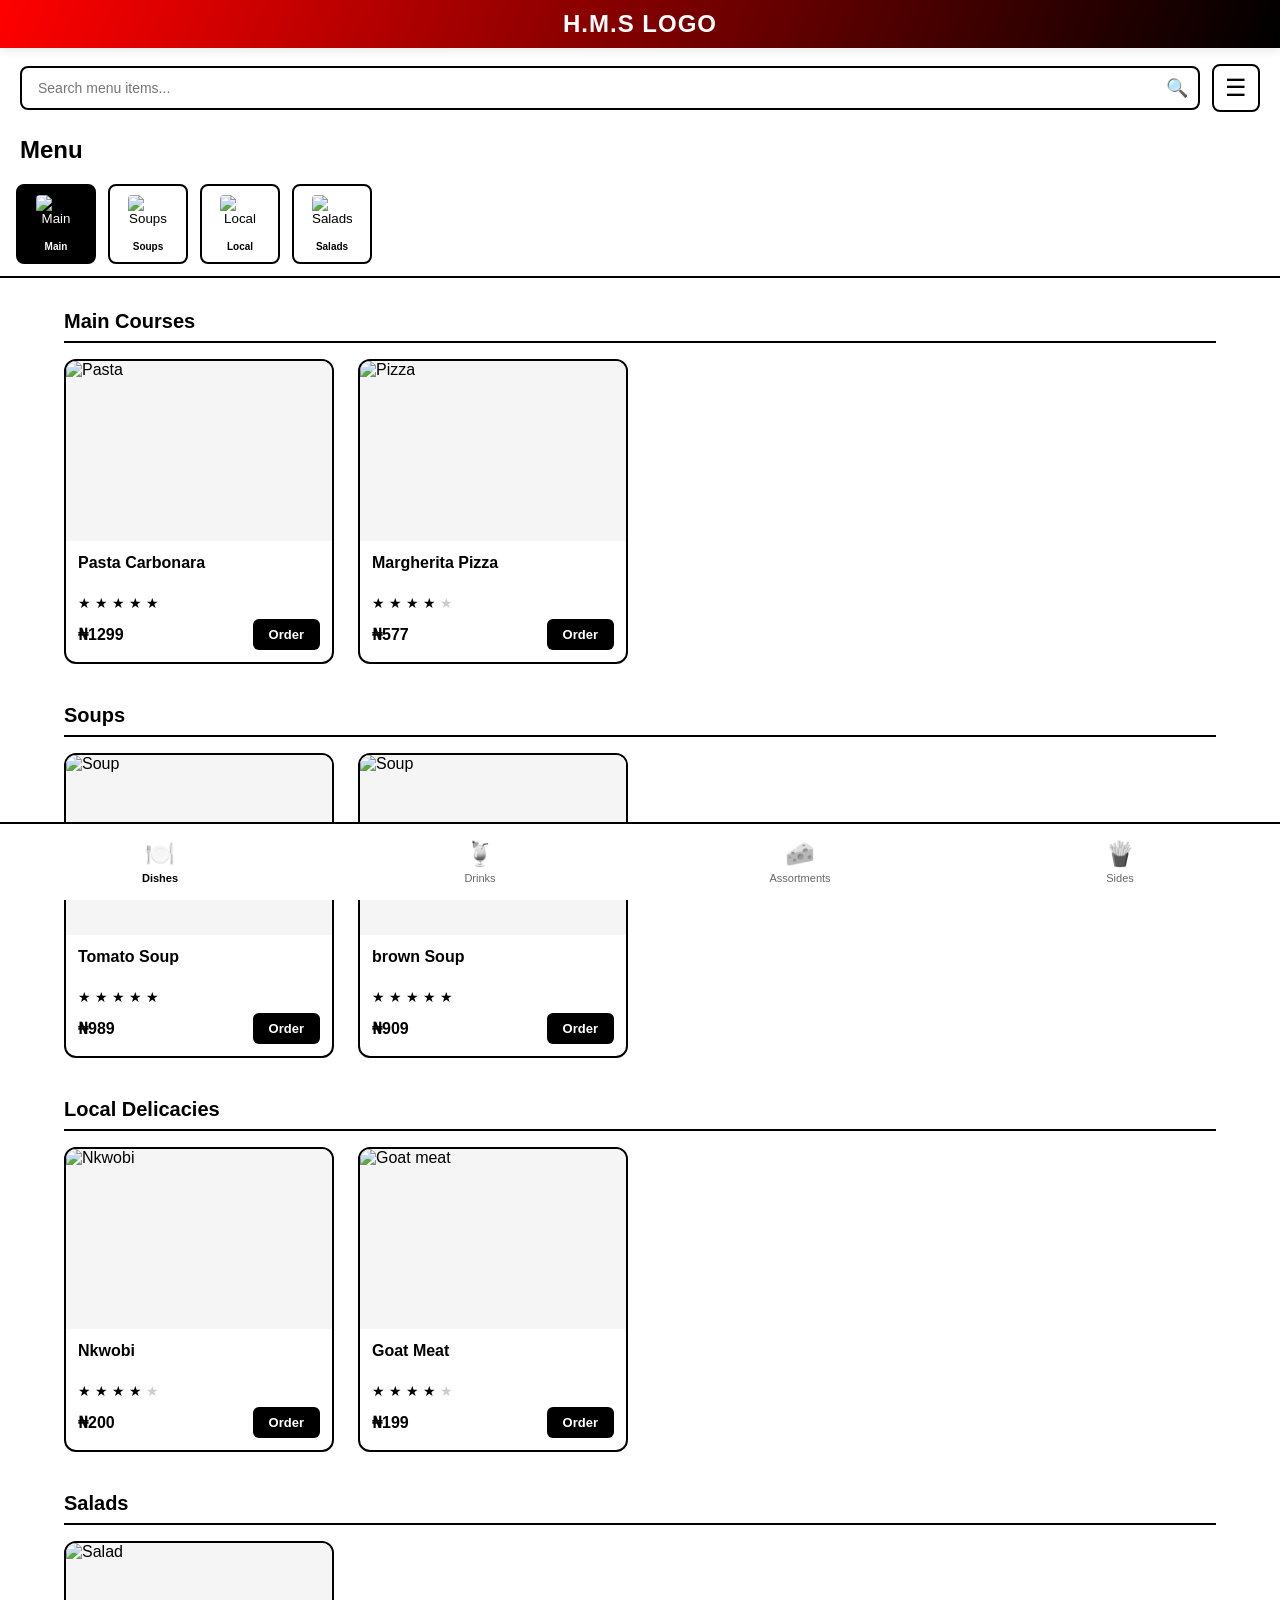
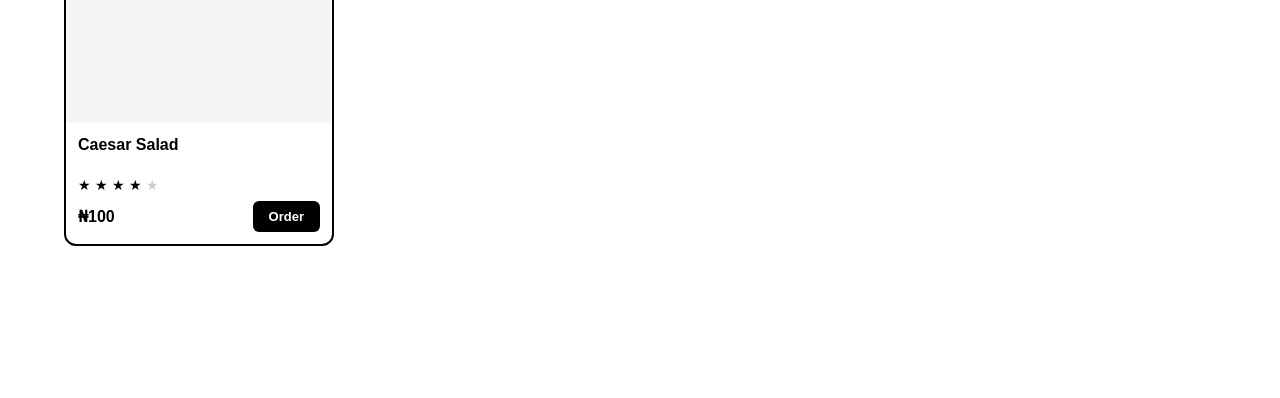
==== commit 96e19587: "dope" ====
--- a/index.html
+++ b/index.html
@@ -11,7 +11,17 @@
     <header class="header">
         <h1>H.M.S LOGO</h1>
     </header>
-
+    
+<!-- Search and Layout Toggle Section -->
+    <div class="search-layout-container">
+        <div class="search-wrapper">
+            <input type="text" id="searchInput" class="search-input" placeholder="Search menu items..." oninput="searchProducts(this.value)">
+            <span class="search-icon">🔍</span>
+        </div>
+        <button class="layout-toggle-btn" onclick="toggleLayout()" id="layoutToggle">
+            <span class="layout-icon">☰</span>
+        </button>
+    </div>
     <h1 class="menu-title">Menu</h1>
 
     <!-- Category Tabs (Dynamic based on active section) -->
--- a/customer.css
+++ b/customer.css
@@ -37,6 +37,74 @@
     font-weight: 700;
 }
 
+/* Search and Layout Toggle Container */
+.search-layout-container {
+    display: flex;
+    align-items: center;
+    gap: 12px;
+    padding: 16px 20px 8px;
+}
+
+.search-wrapper {
+    flex: 1;
+    position: relative;
+}
+
+.search-input {
+    width: 100%;
+    padding: 12px 40px 12px 16px;
+    border: 2px solid #000000;
+    border-radius: 8px;
+    font-size: 14px;
+    font-family: inherit;
+    background: #ffffff;
+    transition: all 0.2s ease;
+}
+
+.search-input:focus {
+    outline: none;
+    border-color: #333333;
+    box-shadow: 0 0 0 3px rgba(0, 0, 0, 0.1);
+}
+
+.search-icon {
+    position: absolute;
+    right: 12px;
+    top: 50%;
+    transform: translateY(-50%);
+    font-size: 18px;
+    pointer-events: none;
+}
+
+.layout-toggle-btn {
+    width: 48px;
+    height: 48px;
+    border: 2px solid #000000;
+    border-radius: 8px;
+    background: #ffffff;
+    cursor: pointer;
+    display: flex;
+    align-items: center;
+    justify-content: center;
+    transition: all 0.2s ease;
+    flex-shrink: 0;
+}
+
+.layout-toggle-btn:active {
+    transform: scale(0.95);
+    background: #f0f0f0;
+}
+
+.layout-icon {
+    font-size: 24px;
+    transition: transform 0.2s ease;
+}
+
+.layout-toggle-btn.list-view .layout-icon {
+    transform: rotate(90deg);
+}
+
+
 /* Category Tabs Container */
 .category-tabs-container {
     position: sticky;
@@ -153,6 +221,33 @@
     grid-template-columns: repeat(2, 1fr);
     gap: 16px;
 }
+/* List View Layout */
+.product-grid.list-view {
+    grid-template-columns: 1fr;
+}
+
+.product-grid.list-view .product-card {
+    display: flex;
+    flex-direction: row;
+}
+
+.product-grid.list-view .product-image {
+    width: 120px;
+    height: 120px;
+    flex-shrink: 0;
+}
+
+.product-grid.list-view .product-info {
+    flex: 1;
+    display: flex;
+    flex-direction: column;
+    justify-content: space-between;
+}
+
+.product-grid.list-view .product-name {
+    min-height: auto;
+}
+
 
 /* Product Card */
 .product-card {
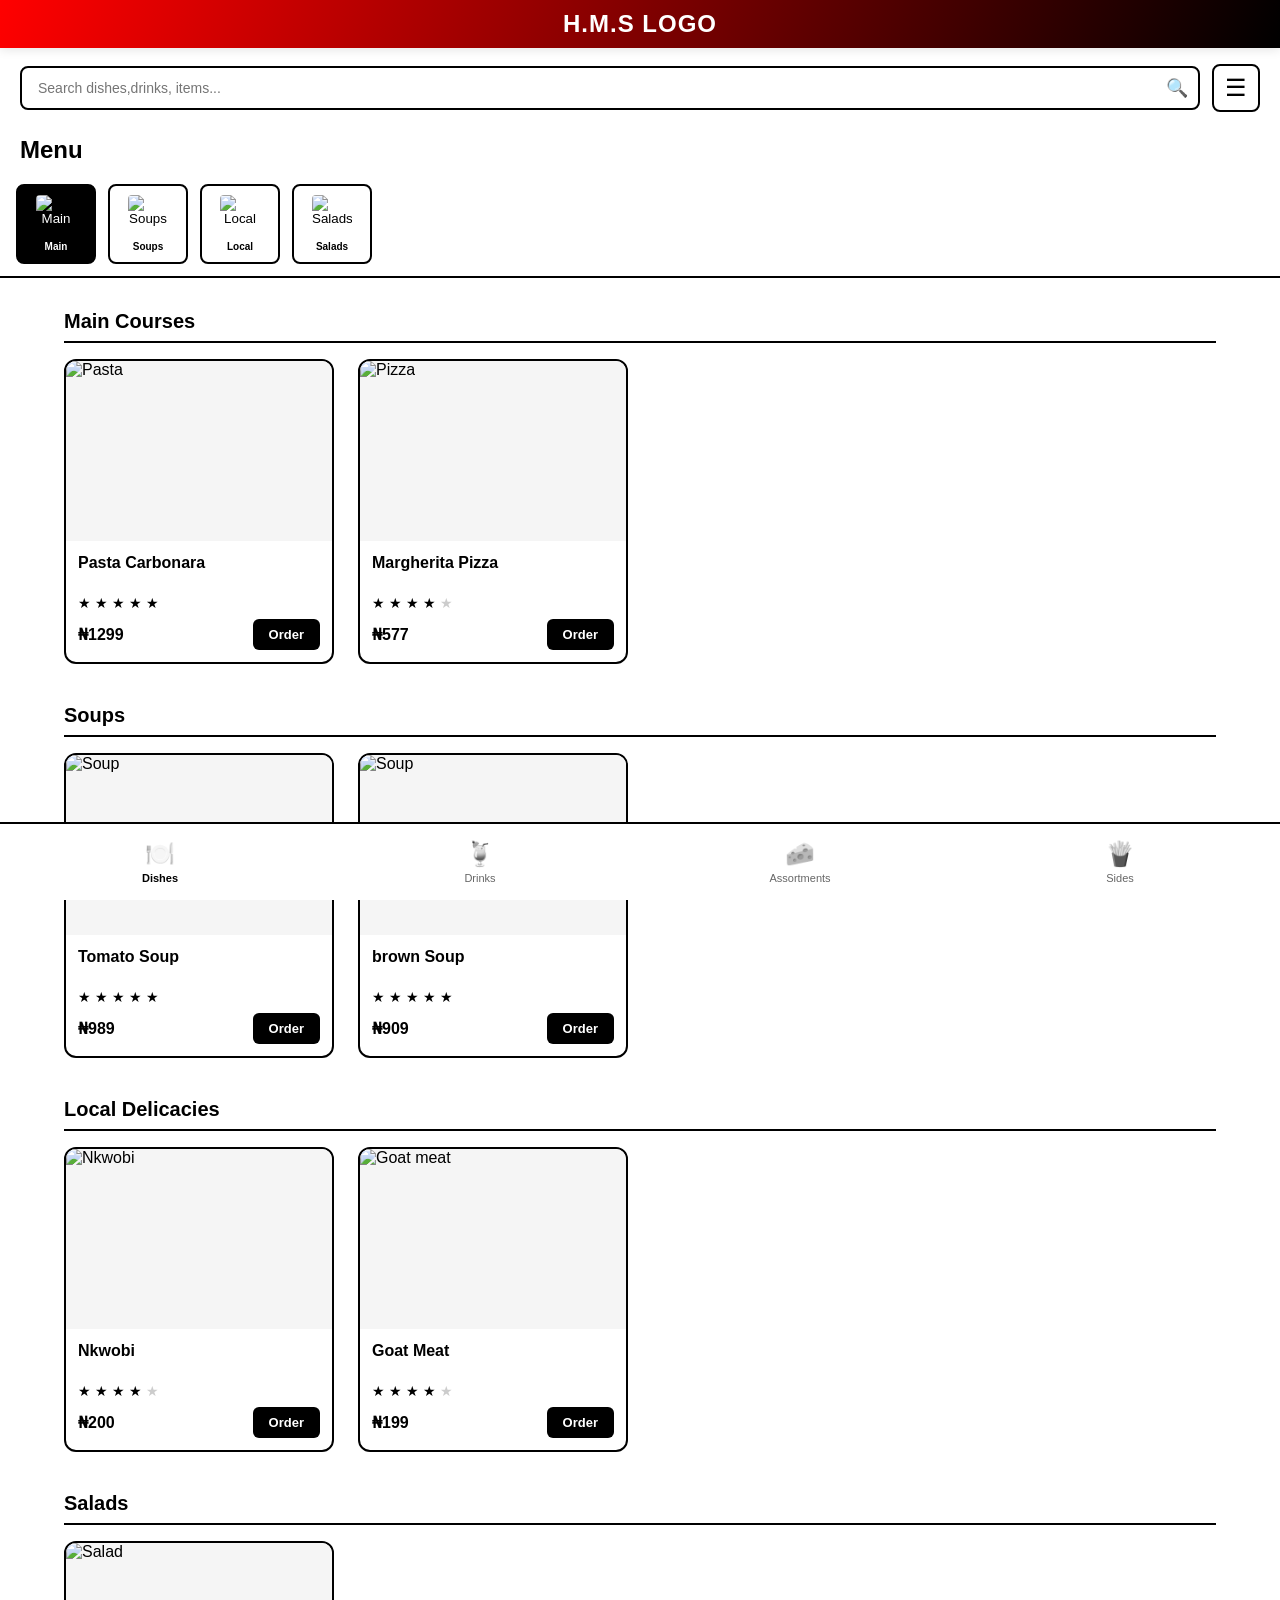
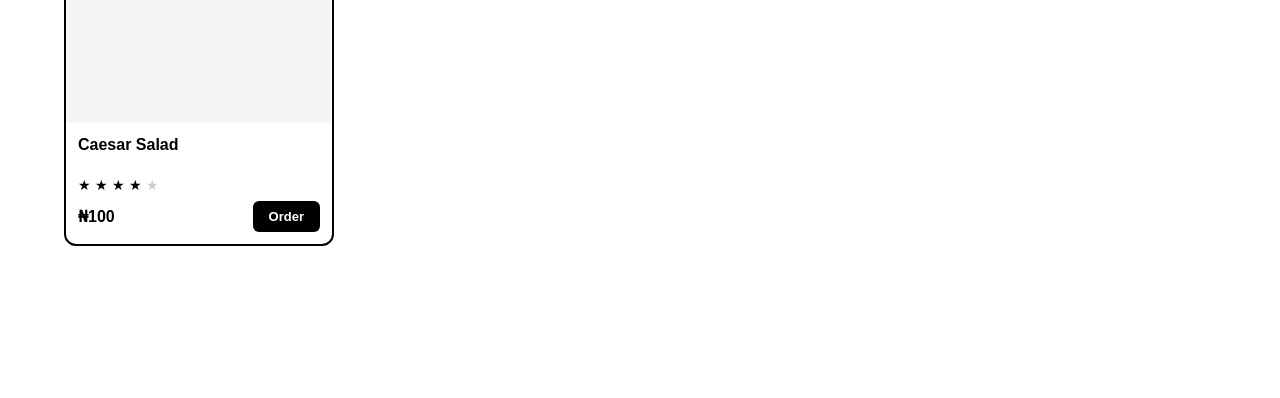
==== commit b2ca4419: "dope" ====
--- a/index.html
+++ b/index.html
@@ -11,11 +11,11 @@
     <header class="header">
         <h1>H.M.S LOGO</h1>
     </header>
-    
+
 <!-- Search and Layout Toggle Section -->
     <div class="search-layout-container">
         <div class="search-wrapper">
-            <input type="text" id="searchInput" class="search-input" placeholder="Search menu items..." oninput="searchProducts(this.value)">
+            <input type="text" id="searchInput" class="search-input" placeholder="Search dishes,drinks, items..." oninput="searchProducts(this.value)">
             <span class="search-icon">🔍</span>
         </div>
         <button class="layout-toggle-btn" onclick="toggleLayout()" id="layoutToggle">
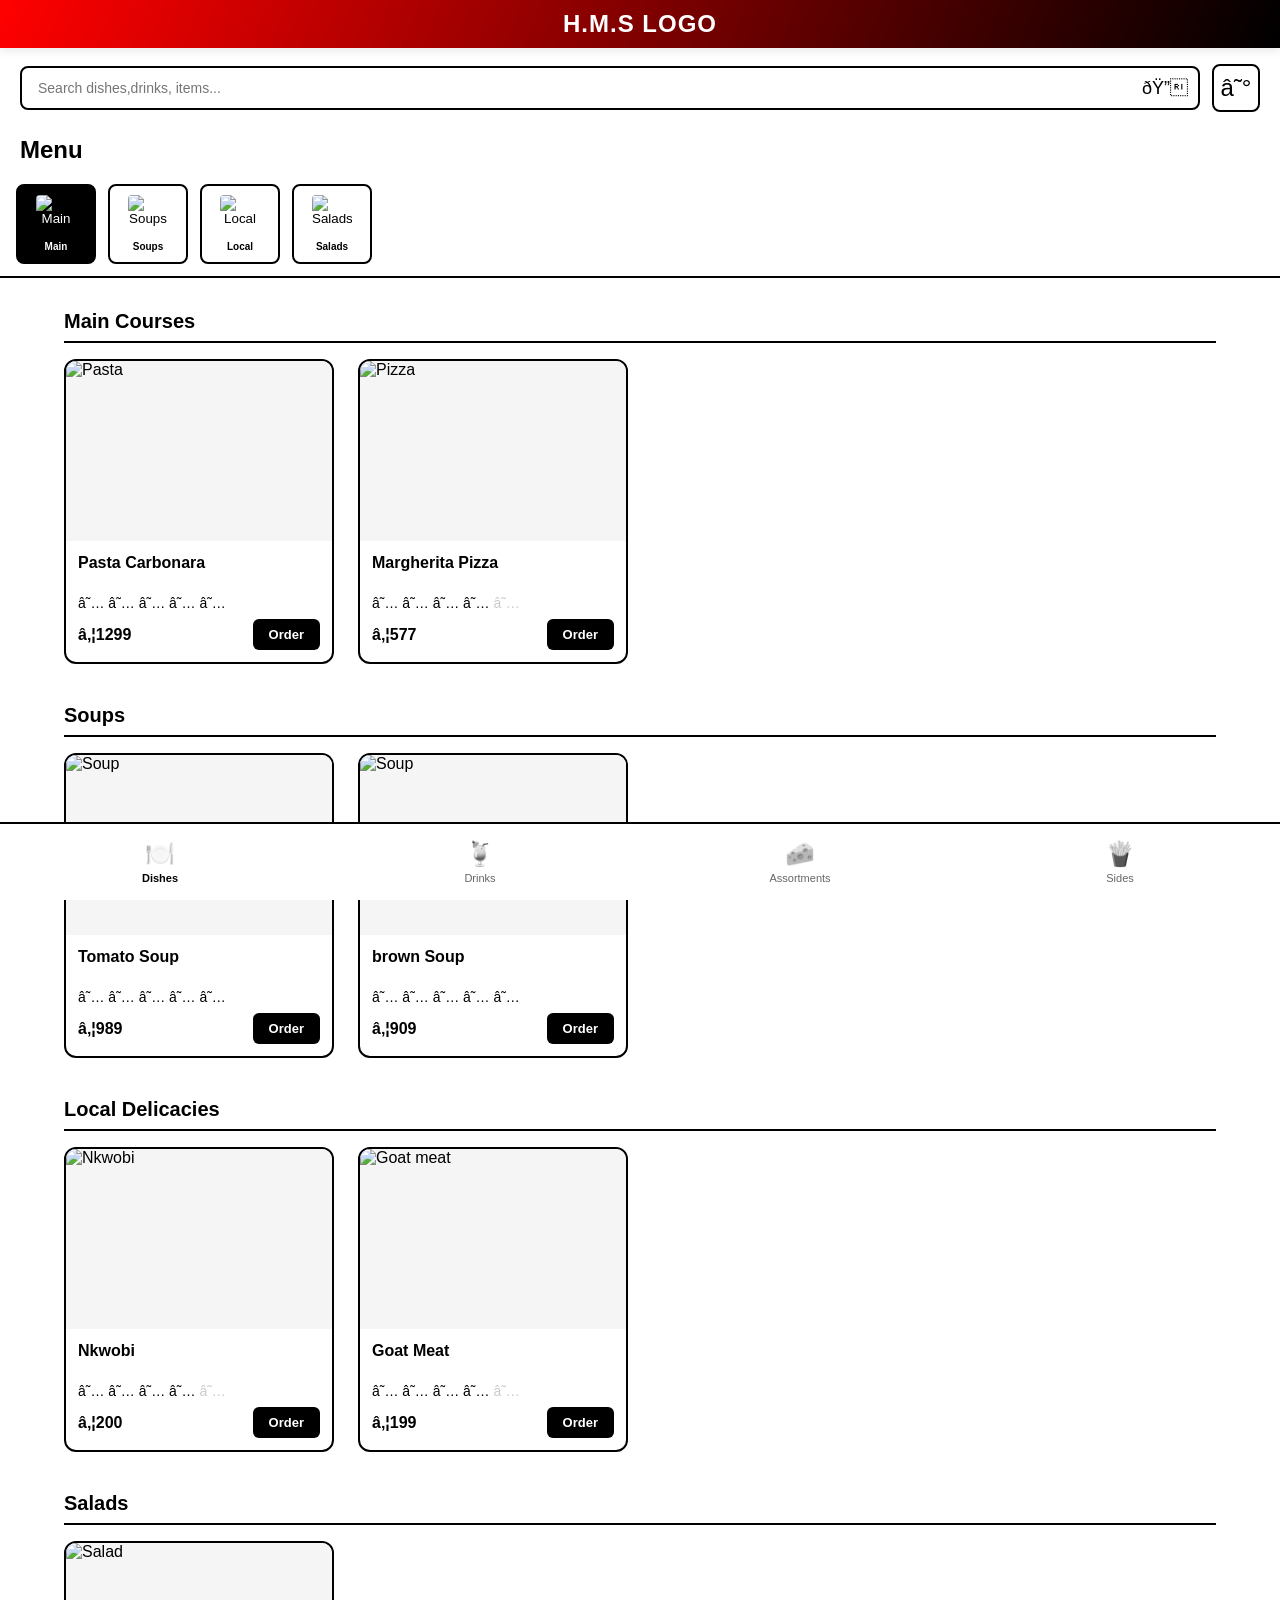
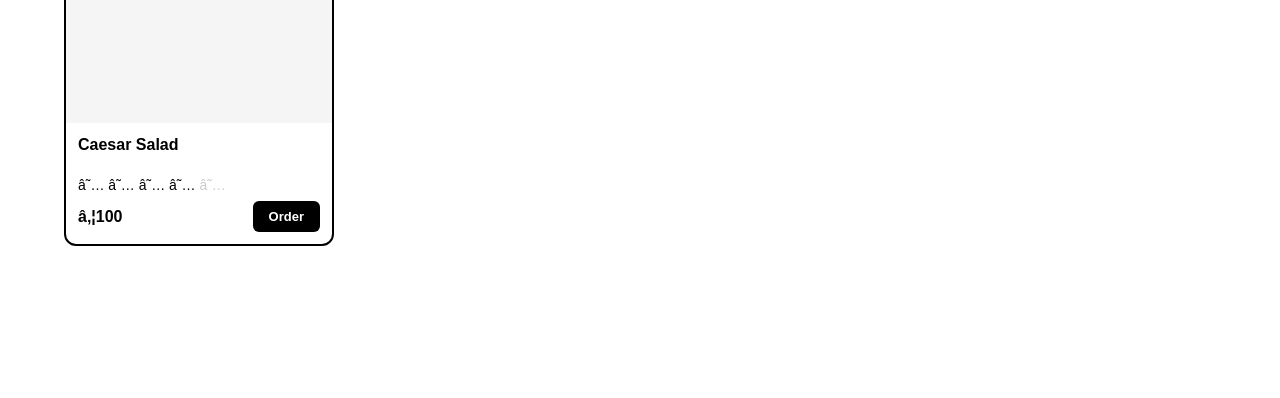
==== commit f9e14194: "EDD" ====
--- a/index.html
+++ b/index.html
@@ -5,6 +5,7 @@
     <meta name="viewport" content="width=device-width, initial-scale=1.0">
     <link rel="stylesheet" href="customer.css">
     <title>Menu</title>
+    <link rel="stylesheet" href="checkout.css">
 </head>
 <body>
     <!-- Header -->
@@ -16,10 +17,10 @@
     <div class="search-layout-container">
         <div class="search-wrapper">
             <input type="text" id="searchInput" class="search-input" placeholder="Search dishes,drinks, items..." oninput="searchProducts(this.value)">
-            <span class="search-icon">🔍</span>
+            <span class="search-icon">ðŸ”</span>
         </div>
         <button class="layout-toggle-btn" onclick="toggleLayout()" id="layoutToggle">
-            <span class="layout-icon">☰</span>
+            <span class="layout-icon">â˜°</span>
         </button>
     </div>
     <h1 class="menu-title">Menu</h1>
@@ -46,14 +47,14 @@
                         <div class="product-info">
                             <h3 class="product-name">Pasta Carbonara</h3>
                             <div class="product-rating">
-                                <span class="star">★</span>
-                                <span class="star">★</span>
-                                <span class="star">★</span>
-                                <span class="star">★</span>
-                                <span class="star">★</span>
-                            </div>
-                            <div class="product-footer">
-                                <span class="product-price">₦1299</span>
+                                <span class="star">â˜…</span>
+                                <span class="star">â˜…</span>
+                                <span class="star">â˜…</span>
+                                <span class="star">â˜…</span>
+                                <span class="star">â˜…</span>
+                            </div>
+                            <div class="product-footer">
+                                <span class="product-price">â‚¦1299</span>
                                 <button class="order-btn" onclick="addToOrder(this, 'Pasta Carbonara', 1299)">Order</button>
                             </div>
                         </div>
@@ -66,14 +67,14 @@
                         <div class="product-info">
                             <h3 class="product-name">Margherita Pizza</h3>
                             <div class="product-rating">
-                                <span class="star">★</span>
-                                <span class="star">★</span>
-                                <span class="star">★</span>
-                                <span class="star">★</span>
-                                <span class="star empty">★</span>
-                            </div>
-                            <div class="product-footer">
-                                <span class="product-price">₦577</span>
+                                <span class="star">â˜…</span>
+                                <span class="star">â˜…</span>
+                                <span class="star">â˜…</span>
+                                <span class="star">â˜…</span>
+                                <span class="star empty">â˜…</span>
+                            </div>
+                            <div class="product-footer">
+                                <span class="product-price">â‚¦577</span>
                                 <button class="order-btn" onclick="addToOrder(this, 'Margherita Pizza', 577)">Order</button>
                             </div>
                         </div>
@@ -92,14 +93,14 @@
                         <div class="product-info">
                             <h3 class="product-name">Tomato Soup</h3>
                             <div class="product-rating">
-                                <span class="star">★</span>
-                                <span class="star">★</span>
-                                <span class="star">★</span>
-                                <span class="star">★</span>
-                                <span class="star">★</span>
-                            </div>
-                            <div class="product-footer">
-                                <span class="product-price">₦989</span>
+                                <span class="star">â˜…</span>
+                                <span class="star">â˜…</span>
+                                <span class="star">â˜…</span>
+                                <span class="star">â˜…</span>
+                                <span class="star">â˜…</span>
+                            </div>
+                            <div class="product-footer">
+                                <span class="product-price">â‚¦989</span>
                                 <button class="order-btn" onclick="addToOrder(this, 'Tomato Soup', 989)">Order</button>
                             </div>
                         </div>
@@ -112,14 +113,14 @@
                         <div class="product-info">
                             <h3 class="product-name">brown Soup</h3>
                             <div class="product-rating">
-                                <span class="star">★</span>
-                                <span class="star">★</span>
-                                <span class="star">★</span>
-                                <span class="star">★</span>
-                                <span class="star">★</span>
-                            </div>
-                            <div class="product-footer">
-                                <span class="product-price">₦909</span>
+                                <span class="star">â˜…</span>
+                                <span class="star">â˜…</span>
+                                <span class="star">â˜…</span>
+                                <span class="star">â˜…</span>
+                                <span class="star">â˜…</span>
+                            </div>
+                            <div class="product-footer">
+                                <span class="product-price">â‚¦909</span>
                                 <button class="order-btn" onclick="addToOrder(this, 'brown Soup', 909)">Order</button>
                             </div>
                         </div>
@@ -138,14 +139,14 @@
                         <div class="product-info">
                             <h3 class="product-name">Nkwobi</h3>
                             <div class="product-rating">
-                                <span class="star">★</span>
-                                <span class="star">★</span>
-                                <span class="star">★</span>
-                                <span class="star">★</span>
-                                <span class="star empty">★</span>
-                            </div>
-                            <div class="product-footer">
-                                <span class="product-price">₦200</span>
+                                <span class="star">â˜…</span>
+                                <span class="star">â˜…</span>
+                                <span class="star">â˜…</span>
+                                <span class="star">â˜…</span>
+                                <span class="star empty">â˜…</span>
+                            </div>
+                            <div class="product-footer">
+                                <span class="product-price">â‚¦200</span>
                                 <button class="order-btn" onclick="addToOrder(this, 'Nkwobi', 200)">Order</button>
                             </div>
                         </div>
@@ -158,14 +159,14 @@
                         <div class="product-info">
                             <h3 class="product-name">Goat Meat</h3>
                             <div class="product-rating">
-                                <span class="star">★</span>
-                                <span class="star">★</span>
-                                <span class="star">★</span>
-                                <span class="star">★</span>
-                                <span class="star empty">★</span>
-                            </div>
-                            <div class="product-footer">
-                                <span class="product-price">₦199</span>
+                                <span class="star">â˜…</span>
+                                <span class="star">â˜…</span>
+                                <span class="star">â˜…</span>
+                                <span class="star">â˜…</span>
+                                <span class="star empty">â˜…</span>
+                            </div>
+                            <div class="product-footer">
+                                <span class="product-price">â‚¦199</span>
                                 <button class="order-btn" onclick="addToOrder(this, 'Goat Meat', 199)">Order</button>
                             </div>
                         </div>
@@ -184,14 +185,14 @@
                         <div class="product-info">
                             <h3 class="product-name">Caesar Salad</h3>
                             <div class="product-rating">
-                                <span class="star">★</span>
-                                <span class="star">★</span>
-                                <span class="star">★</span>
-                                <span class="star">★</span>
-                                <span class="star empty">★</span>
-                            </div>
-                            <div class="product-footer">
-                                <span class="product-price">₦100</span>
+                                <span class="star">â˜…</span>
+                                <span class="star">â˜…</span>
+                                <span class="star">â˜…</span>
+                                <span class="star">â˜…</span>
+                                <span class="star empty">â˜…</span>
+                            </div>
+                            <div class="product-footer">
+                                <span class="product-price">â‚¦100</span>
                                 <button class="order-btn" onclick="addToOrder(this, 'Caesar Salad', 100)">Order</button>
                             </div>
                         </div>
@@ -213,14 +214,14 @@
                         <div class="product-info">
                             <h3 class="product-name">Mojito</h3>
                             <div class="product-rating">
-                                <span class="star">★</span>
-                                <span class="star">★</span>
-                                <span class="star">★</span>
-                                <span class="star">★</span>
-                                <span class="star">★</span>
-                            </div>
-                            <div class="product-footer">
-                                <span class="product-price">₦900</span>
+                                <span class="star">â˜…</span>
+                                <span class="star">â˜…</span>
+                                <span class="star">â˜…</span>
+                                <span class="star">â˜…</span>
+                                <span class="star">â˜…</span>
+                            </div>
+                            <div class="product-footer">
+                                <span class="product-price">â‚¦900</span>
                                 <button class="order-btn" onclick="addToOrder(this, 'Mojito', 900)">Order</button>
                             </div>
                         </div>
@@ -233,14 +234,14 @@
                         <div class="product-info">
                             <h3 class="product-name">lemonade</h3>
                             <div class="product-rating">
-                                <span class="star">★</span>
-                                <span class="star">★</span>
-                                <span class="star">★</span>
-                                <span class="star">★</span>
-                                <span class="star">★</span>
-                            </div>
-                            <div class="product-footer">
-                                <span class="product-price">₦700</span>
+                                <span class="star">â˜…</span>
+                                <span class="star">â˜…</span>
+                                <span class="star">â˜…</span>
+                                <span class="star">â˜…</span>
+                                <span class="star">â˜…</span>
+                            </div>
+                            <div class="product-footer">
+                                <span class="product-price">â‚¦700</span>
                                 <button class="order-btn" onclick="addToOrder(this, 'lemonade', 700)">Order</button>
                             </div>
                         </div>
@@ -263,14 +264,14 @@
                         <div class="product-info">
                             <h3 class="product-name">Espresso</h3>
                             <div class="product-rating">
-                                <span class="star">★</span>
-                                <span class="star">★</span>
-                                <span class="star">★</span>
-                                <span class="star">★</span>
-                                <span class="star">★</span>
-                            </div>
-                            <div class="product-footer">
-                                <span class="product-price">₦399</span>
+                                <span class="star">â˜…</span>
+                                <span class="star">â˜…</span>
+                                <span class="star">â˜…</span>
+                                <span class="star">â˜…</span>
+                                <span class="star">â˜…</span>
+                            </div>
+                            <div class="product-footer">
+                                <span class="product-price">â‚¦399</span>
                                 <button class="order-btn" onclick="addToOrder(this, 'Espresso', 399)">Order</button>
                             </div>
                         </div>
@@ -283,14 +284,14 @@
                         <div class="product-info">
                             <h3 class="product-name">Tea</h3>
                             <div class="product-rating">
-                                <span class="star">★</span>
-                                <span class="star">★</span>
-                                <span class="star">★</span>
-                                <span class="star">★</span>
-                                <span class="star empty">★</span>
-                            </div>
-                            <div class="product-footer">
-                                <span class="product-price">₦587</span>
+                                <span class="star">â˜…</span>
+                                <span class="star">â˜…</span>
+                                <span class="star">â˜…</span>
+                                <span class="star">â˜…</span>
+                                <span class="star empty">â˜…</span>
+                            </div>
+                            <div class="product-footer">
+                                <span class="product-price">â‚¦587</span>
                                 <button class="order-btn" onclick="addToOrder(this, 'Tea', 587)">Order</button>
                             </div>
                         </div>
@@ -309,14 +310,14 @@
                         <div class="product-info">
                             <h3 class="product-name">Fanta</h3>
                             <div class="product-rating">
-                                <span class="star">★</span>
-                                <span class="star">★</span>
-                                <span class="star">★</span>
-                                <span class="star">★</span>
-                                <span class="star empty">★</span>
-                            </div>
-                            <div class="product-footer">
-                                <span class="product-price">₦19</span>
+                                <span class="star">â˜…</span>
+                                <span class="star">â˜…</span>
+                                <span class="star">â˜…</span>
+                                <span class="star">â˜…</span>
+                                <span class="star empty">â˜…</span>
+                            </div>
+                            <div class="product-footer">
+                                <span class="product-price">â‚¦19</span>
                                 <button class="order-btn" onclick="addToOrder(this, 'Fanta', 19)">Order</button>
                             </div>
                         </div>
@@ -329,14 +330,14 @@
                         <div class="product-info">
                             <h3 class="product-name">Coke</h3>
                             <div class="product-rating">
-                                <span class="star">★</span>
-                                <span class="star">★</span>
-                                <span class="star">★</span>
-                                <span class="star">★</span>
-                                <span class="star empty">★</span>
-                            </div>
-                            <div class="product-footer">
-                                <span class="product-price">₦199</span>
+                                <span class="star">â˜…</span>
+                                <span class="star">â˜…</span>
+                                <span class="star">â˜…</span>
+                                <span class="star">â˜…</span>
+                                <span class="star empty">â˜…</span>
+                            </div>
+                            <div class="product-footer">
+                                <span class="product-price">â‚¦199</span>
                                 <button class="order-btn" onclick="addToOrder(this, 'Coke', 199)">Order</button>
                             </div>
                         </div>
@@ -355,14 +356,14 @@
                         <div class="product-info">
                             <h3 class="product-name">Craft Beer</h3>
                             <div class="product-rating">
-                                <span class="star">★</span>
-                                <span class="star">★</span>
-                                <span class="star">★</span>
-                                <span class="star">★</span>
-                                <span class="star empty">★</span>
-                            </div>
-                            <div class="product-footer">
-                                <span class="product-price">₦700</span>
+                                <span class="star">â˜…</span>
+                                <span class="star">â˜…</span>
+                                <span class="star">â˜…</span>
+                                <span class="star">â˜…</span>
+                                <span class="star empty">â˜…</span>
+                            </div>
+                            <div class="product-footer">
+                                <span class="product-price">â‚¦700</span>
                                 <button class="order-btn" onclick="addToOrder(this, 'Craft Beer', 700)">Order</button>
                             </div>
                         </div>
@@ -375,14 +376,14 @@
                         <div class="product-info">
                             <h3 class="product-name">Beverages</h3>
                             <div class="product-rating">
-                                <span class="star">★</span>
-                                <span class="star">★</span>
-                                <span class="star">★</span>
-                                <span class="star">★</span>
-                                <span class="star empty">★</span>
-                            </div>
-                            <div class="product-footer">
-                                <span class="product-price">₦1599</span>
+                                <span class="star">â˜…</span>
+                                <span class="star">â˜…</span>
+                                <span class="star">â˜…</span>
+                                <span class="star">â˜…</span>
+                                <span class="star empty">â˜…</span>
+                            </div>
+                            <div class="product-footer">
+                                <span class="product-price">â‚¦1599</span>
                                 <button class="order-btn" onclick="addToOrder(this, 'Beverages', 1599)">Order</button>
                             </div>
                         </div>
@@ -403,14 +404,14 @@
                         <div class="product-info">
                             <h3 class="product-name">Fresh Juice</h3>
                             <div class="product-rating">
-                                <span class="star">★</span>
-                                <span class="star">★</span>
-                                <span class="star">★</span>
-                                <span class="star">★</span>
-                                <span class="star">★</span>
-                            </div>
-                            <div class="product-footer">
-                                <span class="product-price">₦599</span>
+                                <span class="star">â˜…</span>
+                                <span class="star">â˜…</span>
+                                <span class="star">â˜…</span>
+                                <span class="star">â˜…</span>
+                                <span class="star">â˜…</span>
+                            </div>
+                            <div class="product-footer">
+                                <span class="product-price">â‚¦599</span>
                                 <button class="order-btn" onclick="addToOrder(this, 'Fresh Juice', 599)">Order</button>
                             </div>
                         </div>
@@ -432,14 +433,14 @@
                         <div class="product-info">
                             <h3 class="product-name">Cheese Platter</h3>
                             <div class="product-rating">
-                                <span class="star">★</span>
-                                <span class="star">★</span>
-                                <span class="star">★</span>
-                                <span class="star">★</span>
-                                <span class="star">★</span>
-                            </div>
-                            <div class="product-footer">
-                                <span class="product-price">₦1899</span>
+                                <span class="star">â˜…</span>
+                                <span class="star">â˜…</span>
+                                <span class="star">â˜…</span>
+                                <span class="star">â˜…</span>
+                                <span class="star">â˜…</span>
+                            </div>
+                            <div class="product-footer">
+                                <span class="product-price">â‚¦1899</span>
                                 <button class="order-btn" onclick="addToOrder(this, 'Cheese Platter', 1899)">Order</button>
                             </div>
                         </div>
@@ -451,14 +452,14 @@
                         <div class="product-info">
                             <h3 class="product-name">butter Platter</h3>
                             <div class="product-rating">
-                                <span class="star">★</span>
-                                <span class="star">★</span>
-                                <span class="star">★</span>
-                                <span class="star">★</span>
-                                <span class="star">★</span>
-                            </div>
-                            <div class="product-footer">
-                                <span class="product-price">₦199</span>
+                                <span class="star">â˜…</span>
+                                <span class="star">â˜…</span>
+                                <span class="star">â˜…</span>
+                                <span class="star">â˜…</span>
+                                <span class="star">â˜…</span>
+                            </div>
+                            <div class="product-footer">
+                                <span class="product-price">â‚¦199</span>
                                 <button class="order-btn" onclick="addToOrder(this, 'butter Platter', 199)">Order</button>
                             </div>
                         </div>
@@ -477,14 +478,14 @@
                         <div class="product-info">
                             <h3 class="product-name">grilled fish</h3>
                             <div class="product-rating">
-                                <span class="star">★</span>
-                                <span class="star">★</span>
-                                <span class="star">★</span>
-                                <span class="star">★</span>
-                                <span class="star empty">★</span>
-                            </div>
-                            <div class="product-footer">
-                                <span class="product-price">₦2299</span>
+                                <span class="star">â˜…</span>
+                                <span class="star">â˜…</span>
+                                <span class="star">â˜…</span>
+                                <span class="star">â˜…</span>
+                                <span class="star empty">â˜…</span>
+                            </div>
+                            <div class="product-footer">
+                                <span class="product-price">â‚¦2299</span>
                                 <button class="order-btn" onclick="addToOrder(this, 'grilled fish', 2299)">Order</button>
                             </div>
                         </div>
@@ -497,14 +498,14 @@
                         <div class="product-info">
                             <h3 class="product-name">smoked fish</h3>
                             <div class="product-rating">
-                                <span class="star">★</span>
-                                <span class="star">★</span>
-                                <span class="star">★</span>
-                                <span class="star">★</span>
-                                <span class="star empty">★</span>
-                            </div>
-                            <div class="product-footer">
-                                <span class="product-price">₦3299</span>
+                                <span class="star">â˜…</span>
+                                <span class="star">â˜…</span>
+                                <span class="star">â˜…</span>
+                                <span class="star">â˜…</span>
+                                <span class="star empty">â˜…</span>
+                            </div>
+                            <div class="product-footer">
+                                <span class="product-price">â‚¦3299</span>
                                 <button class="order-btn" onclick="addToOrder(this, 'smoked fish', 3299)">Order</button>
                             </div>
                         </div>
@@ -524,14 +525,14 @@
                         <div class="product-info">
                             <h3 class="product-name"> grilled meat</h3>
                             <div class="product-rating">
-                                <span class="star">★</span>
-                                <span class="star">★</span>
-                                <span class="star">★</span>
-                                <span class="star">★</span>
-                                <span class="star empty">★</span>
-                            </div>
-                            <div class="product-footer">
-                                <span class="product-price">₦3299</span>
+                                <span class="star">â˜…</span>
+                                <span class="star">â˜…</span>
+                                <span class="star">â˜…</span>
+                                <span class="star">â˜…</span>
+                                <span class="star empty">â˜…</span>
+                            </div>
+                            <div class="product-footer">
+                                <span class="product-price">â‚¦3299</span>
                                 <button class="order-btn" onclick="addToOrder(this, 'grilled meat', 3299)">Order</button>
                             </div>
                         </div>
@@ -544,14 +545,14 @@
                         <div class="product-info">
                             <h3 class="product-name"> dried meat</h3>
                             <div class="product-rating">
-                                <span class="star">★</span>
-                                <span class="star">★</span>
-                                <span class="star">★</span>
-                                <span class="star">★</span>
-                                <span class="star empty">★</span>
-                            </div>
-                            <div class="product-footer">
-                                <span class="product-price">₦299</span>
+                                <span class="star">â˜…</span>
+                                <span class="star">â˜…</span>
+                                <span class="star">â˜…</span>
+                                <span class="star">â˜…</span>
+                                <span class="star empty">â˜…</span>
+                            </div>
+                            <div class="product-footer">
+                                <span class="product-price">â‚¦299</span>
                                 <button class="order-btn" onclick="addToOrder(this, 'dried meat', 299)">Order</button>
                             </div>
                         </div>
@@ -572,14 +573,14 @@
                         <div class="product-info">
                             <h3 class="product-name">Tapas Selection</h3>
                             <div class="product-rating">
-                                <span class="star">★</span>
-                                <span class="star">★</span>
-                                <span class="star">★</span>
-                                <span class="star">★</span>
-                                <span class="star empty">★</span>
-                            </div>
-                            <div class="product-footer">
-                                <span class="product-price">₦2299</span>
+                                <span class="star">â˜…</span>
+                                <span class="star">â˜…</span>
+                                <span class="star">â˜…</span>
+                                <span class="star">â˜…</span>
+                                <span class="star empty">â˜…</span>
+                            </div>
+                            <div class="product-footer">
+                                <span class="product-price">â‚¦2299</span>
                                 <button class="order-btn" onclick="addToOrder(this, 'Tapas Selection', 2299)">Order</button>
                             </div>
                         </div>
@@ -601,14 +602,14 @@
                         <div class="product-info">
                             <h3 class="product-name">French Fries</h3>
                             <div class="product-rating">
-                                <span class="star">★</span>
-                                <span class="star">★</span>
-                                <span class="star">★</span>
-                                <span class="star">★</span>
-                                <span class="star">★</span>
-                            </div>
-                            <div class="product-footer">
-                                <span class="product-price">₦499</span>
+                                <span class="star">â˜…</span>
+                                <span class="star">â˜…</span>
+                                <span class="star">â˜…</span>
+                                <span class="star">â˜…</span>
+                                <span class="star">â˜…</span>
+                            </div>
+                            <div class="product-footer">
+                                <span class="product-price">â‚¦499</span>
                                 <button class="order-btn" onclick="addToOrder(this, 'French Fries', 499)">Order</button>
                             </div>
                         </div>
@@ -621,14 +622,14 @@
                         <div class="product-info">
                             <h3 class="product-name">potato chips</h3>
                             <div class="product-rating">
-                                <span class="star">★</span>
-                                <span class="star">★</span>
-                                <span class="star">★</span>
-                                <span class="star">★</span>
-                                <span class="star">★</span>
-                            </div>
-                            <div class="product-footer">
-                                <span class="product-price">₦699</span>
+                                <span class="star">â˜…</span>
+                                <span class="star">â˜…</span>
+                                <span class="star">â˜…</span>
+                                <span class="star">â˜…</span>
+                                <span class="star">â˜…</span>
+                            </div>
+                            <div class="product-footer">
+                                <span class="product-price">â‚¦699</span>
                                 <button class="order-btn" onclick="addToOrder(this, 'potato chips', 699)">Order</button>
                             </div>
                         </div>
@@ -647,14 +648,14 @@
                         <div class="product-info">
                             <h3 class="product-name">Shawarma</h3>
                             <div class="product-rating">
-                                <span class="star">★</span>
-                                <span class="star">★</span>
-                                <span class="star">★</span>
-                                <span class="star">★</span>
-                                <span class="star empty">★</span>
-                            </div>
-                            <div class="product-footer">
-                                <span class="product-price">₦19</span>
+                                <span class="star">â˜…</span>
+                                <span class="star">â˜…</span>
+                                <span class="star">â˜…</span>
+                                <span class="star">â˜…</span>
+                                <span class="star empty">â˜…</span>
+                            </div>
+                            <div class="product-footer">
+                                <span class="product-price">â‚¦19</span>
                                 <button class="order-btn" onclick="addToOrder(this, 'Shawarma', 19)">Order</button>
                             </div>
                         </div>
@@ -667,14 +668,14 @@
                         <div class="product-info">
                             <h3 class="product-name">egg roll</h3>
                             <div class="product-rating">
-                                <span class="star">★</span>
-                                <span class="star">★</span>
-                                <span class="star">★</span>
-                                <span class="star">★</span>
-                                <span class="star empty">★</span>
-                            </div>
-                            <div class="product-footer">
-                                <span class="product-price">₦190</span>
+                                <span class="star">â˜…</span>
+                                <span class="star">â˜…</span>
+                                <span class="star">â˜…</span>
+                                <span class="star">â˜…</span>
+                                <span class="star empty">â˜…</span>
+                            </div>
+                            <div class="product-footer">
+                                <span class="product-price">â‚¦190</span>
                                 <button class="order-btn" onclick="addToOrder(this, 'egg roll', 190)">Order</button>
                             </div>
                         </div>
@@ -687,14 +688,14 @@
                         <div class="product-info">
                             <h3 class="product-name">pie</h3>
                             <div class="product-rating">
-                                <span class="star">★</span>
-                                <span class="star">★</span>
-                                <span class="star">★</span>
-                                <span class="star">★</span>
-                                <span class="star empty">★</span>
-                            </div>
-                            <div class="product-footer">
-                                <span class="product-price">₦150</span>
+                                <span class="star">â˜…</span>
+                                <span class="star">â˜…</span>
+                                <span class="star">â˜…</span>
+                                <span class="star">â˜…</span>
+                                <span class="star empty">â˜…</span>
+                            </div>
+                            <div class="product-footer">
+                                <span class="product-price">â‚¦150</span>
                                 <button class="order-btn" onclick="addToOrder(this, 'pie', 150)">Order</button>
                             </div>
                         </div>
@@ -713,14 +714,14 @@
                         <div class="product-info">
                             <h3 class="product-name">Garlic Rice</h3>
                             <div class="product-rating">
-                                <span class="star">★</span>
-                                <span class="star">★</span>
-                                <span class="star">★</span>
-                                <span class="star">★</span>
-                                <span class="star empty">★</span>
-                            </div>
-                            <div class="product-footer">
-                                <span class="product-price">₦389</span>
+                                <span class="star">â˜…</span>
+                                <span class="star">â˜…</span>
+                                <span class="star">â˜…</span>
+                                <span class="star">â˜…</span>
+                                <span class="star empty">â˜…</span>
+                            </div>
+                            <div class="product-footer">
+                                <span class="product-price">â‚¦389</span>
                                 <button class="order-btn" onclick="addToOrder(this, 'Garlic Rice', 389)">Order</button>
                             </div>
                         </div>
@@ -734,14 +735,14 @@
                         <div class="product-info">
                             <h3 class="product-name">fried Rice</h3>
                             <div class="product-rating">
-                                <span class="star">★</span>
-                                <span class="star">★</span>
-                                <span class="star">★</span>
-                                <span class="star">★</span>
-                                <span class="star empty">★</span>
-                            </div>
-                            <div class="product-footer">
-                                <span class="product-price">₦3890</span>
+                                <span class="star">â˜…</span>
+                                <span class="star">â˜…</span>
+                                <span class="star">â˜…</span>
+                                <span class="star">â˜…</span>
+                                <span class="star empty">â˜…</span>
+                            </div>
+                            <div class="product-footer">
+                                <span class="product-price">â‚¦3890</span>
                                 <button class="order-btn" onclick="addToOrder(this, 'fried Rice', 3890)">Order</button>
                             </div>
                         </div>
@@ -754,14 +755,14 @@
                         <div class="product-info">
                             <h3 class="product-name">stew Rice</h3>
                             <div class="product-rating">
-                                <span class="star">★</span>
-                                <span class="star">★</span>
-                                <span class="star">★</span>
-                                <span class="star">★</span>
-                                <span class="star empty">★</span>
-                            </div>
-                            <div class="product-footer">
-                                <span class="product-price">₦3849</span>
+                                <span class="star">â˜…</span>
+                                <span class="star">â˜…</span>
+                                <span class="star">â˜…</span>
+                                <span class="star">â˜…</span>
+                                <span class="star empty">â˜…</span>
+                            </div>
+                            <div class="product-footer">
+                                <span class="product-price">â‚¦3849</span>
                                 <button class="order-btn" onclick="addToOrder(this, 'stew Rice', 3849)">Order</button>
                             </div>
                         </div>
@@ -775,14 +776,14 @@
                         <div class="product-info">
                             <h3 class="product-name">jollof Rice</h3>
                             <div class="product-rating">
-                                <span class="star">★</span>
-                                <span class="star">★</span>
-                                <span class="star">★</span>
-                                <span class="star">★</span>
-                                <span class="star empty">★</span>
+                                <span class="star">â˜…</span>
+                                <span class="star">â˜…</span>
+                                <span class="star">â˜…</span>
+                                <span class="star">â˜…</span>
+                                <span class="star empty">â˜…</span>
                     
                              <div class="product-footer">
-                                <span class="product-price">₦389</span>
+                                <span class="product-price">â‚¦389</span>
                                 <button class="order-btn" onclick="addToOrder(this, 'jollof Rice', 389)">Order</button>
                             </div>
                         </div>
@@ -801,14 +802,14 @@
                         <div class="product-info">
                             <h3 class="product-name">Garlic Bread</h3>
                             <div class="product-rating">
-                                <span class="star">★</span>
-                                <span class="star">★</span>
-                                <span class="star">★</span>
-                                <span class="star">★</span>
-                                <span class="star">★</span>
-                            </div>
-                            <div class="product-footer">
-                                <span class="product-price">₦59</span>
+                                <span class="star">â˜…</span>
+                                <span class="star">â˜…</span>
+                                <span class="star">â˜…</span>
+                                <span class="star">â˜…</span>
+                                <span class="star">â˜…</span>
+                            </div>
+                            <div class="product-footer">
+                                <span class="product-price">â‚¦59</span>
                                 <button class="order-btn" onclick="addToOrder(this, 'Garlic Bread', 59)">Order</button>
                             </div>
                         </div>
@@ -821,14 +822,14 @@
                         <div class="product-info">
                             <h3 class="product-name">ginger Bread</h3>
                             <div class="product-rating">
-                                <span class="star">★</span>
-                                <span class="star">★</span>
-                                <span class="star">★</span>
-                                <span class="star">★</span>
-                                <span class="star">★</span>
-                            </div>
-                            <div class="product-footer">
-                                <span class="product-price">₦590</span>
+                                <span class="star">â˜…</span>
+                                <span class="star">â˜…</span>
+                                <span class="star">â˜…</span>
+                                <span class="star">â˜…</span>
+                                <span class="star">â˜…</span>
+                            </div>
+                            <div class="product-footer">
+                                <span class="product-price">â‚¦590</span>
                                 <button class="order-btn" onclick="addToOrder(this, 'ginger Bread', 590)">Order</button>
                             </div>
                         </div>
@@ -841,14 +842,14 @@
                         <div class="product-info">
                             <h3 class="product-name">wheat Bread</h3>
                             <div class="product-rating">
-                                <span class="star">★</span>
-                                <span class="star">★</span>
-                                <span class="star">★</span>
-                                <span class="star">★</span>
-                                <span class="star">★</span>
-                            </div>
-                            <div class="product-footer">
-                                <span class="product-price">₦599</span>
+                                <span class="star">â˜…</span>
+                                <span class="star">â˜…</span>
+                                <span class="star">â˜…</span>
+                                <span class="star">â˜…</span>
+                                <span class="star">â˜…</span>
+                            </div>
+                            <div class="product-footer">
+                                <span class="product-price">â‚¦599</span>
                                 <button class="order-btn" onclick="addToOrder(this, 'wheat Bread', 599)">Order</button>
                             </div>
                         </div>
@@ -861,14 +862,14 @@
                         <div class="product-info">
                             <h3 class="product-name">fresh Bread</h3>
                             <div class="product-rating">
-                                <span class="star">★</span>
-                                <span class="star">★</span>
-                                <span class="star">★</span>
-                                <span class="star">★</span>
-                                <span class="star">★</span>
-                            </div>
-                            <div class="product-footer">
-                                <span class="product-price">₦789</span>
+                                <span class="star">â˜…</span>
+                                <span class="star">â˜…</span>
+                                <span class="star">â˜…</span>
+                                <span class="star">â˜…</span>
+                                <span class="star">â˜…</span>
+                            </div>
+                            <div class="product-footer">
+                                <span class="product-price">â‚¦789</span>
                                 <button class="order-btn" onclick="addToOrder(this, 'fresh Bread', 789)">Order</button>
                             </div>
                         </div>
@@ -893,14 +894,14 @@
                         <div class="product-info">
                             <h3 class="product-name">Pepper Soup</h3>
                             <div class="product-rating">
-                                <span class="star">★</span>
-                                <span class="star">★</span>
-                                <span class="star">★</span>
-                                <span class="star">★</span>
-                                <span class="star empty">★</span>
-                            </div>
-                            <div class="product-footer">
-                                <span class="product-price">₦1599</span>
+                                <span class="star">â˜…</span>
+                                <span class="star">â˜…</span>
+                                <span class="star">â˜…</span>
+                                <span class="star">â˜…</span>
+                                <span class="star empty">â˜…</span>
+                            </div>
+                            <div class="product-footer">
+                                <span class="product-price">â‚¦1599</span>
                                 <button class="order-btn" onclick="addToOrder(this, 'Pepper Soup', 1599)">Order</button>
                             </div>
                         </div>
@@ -913,14 +914,14 @@
                         <div class="product-info">
                             <h3 class="product-name">chicken pepper Soup</h3>
                             <div class="product-rating">
-                                <span class="star">★</span>
-                                <span class="star">★</span>
-                                <span class="star">★</span>
-                                <span class="star">★</span>
-                                <span class="star empty">★</span>
-                            </div>
-                            <div class="product-footer">
-                                <span class="product-price">₦1590</span>
+                                <span class="star">â˜…</span>
+                                <span class="star">â˜…</span>
+                                <span class="star">â˜…</span>
+                                <span class="star">â˜…</span>
+                                <span class="star empty">â˜…</span>
+                            </div>
+                            <div class="product-footer">
+                                <span class="product-price">â‚¦1590</span>
                                 <button class="order-btn" onclick="addToOrder(this, 'chicken pepper Soup', 1590)">Order</button>
                             </div>
                         </div>
@@ -933,14 +934,14 @@
                         <div class="product-info">
                             <h3 class="product-name">goat Pepper Soup</h3>
                             <div class="product-rating">
-                                <span class="star">★</span>
-                                <span class="star">★</span>
-                                <span class="star">★</span>
-                                <span class="star">★</span>
-                                <span class="star empty">★</span>
-                            </div>
-                            <div class="product-footer">
-                                <span class="product-price">₦159</span>
+                                <span class="star">â˜…</span>
+                                <span class="star">â˜…</span>
+                                <span class="star">â˜…</span>
+                                <span class="star">â˜…</span>
+                                <span class="star empty">â˜…</span>
+                            </div>
+                            <div class="product-footer">
+                                <span class="product-price">â‚¦159</span>
                                 <button class="order-btn" onclick="addToOrder(this, 'goat Pepper Soup', 159)">Order</button>
                             </div>
                         </div>
@@ -953,14 +954,14 @@
                         <div class="product-info">
                             <h3 class="product-name">fish Pepper Soup</h3>
                             <div class="product-rating">
-                                <span class="star">★</span>
-                                <span class="star">★</span>
-                                <span class="star">★</span>
-                                <span class="star">★</span>
-                                <span class="star empty">★</span>
-                            </div>
-                            <div class="product-footer">
-                                <span class="product-price">₦599</span>
+                                <span class="star">â˜…</span>
+                                <span class="star">â˜…</span>
+                                <span class="star">â˜…</span>
+                                <span class="star">â˜…</span>
+                                <span class="star empty">â˜…</span>
+                            </div>
+                            <div class="product-footer">
+                                <span class="product-price">â‚¦599</span>
                                 <button class="order-btn" onclick="addToOrder(this, 'fish Pepper Soup', 599)">Order</button>
                             </div>
                         </div>
@@ -981,14 +982,14 @@
                         <div class="product-info">
                             <h3 class="product-name">Grilled Veggies</h3>
                             <div class="product-rating">
-                                <span class="star">★</span>
-                                <span class="star">★</span>
-                                <span class="star">★</span>
-                                <span class="star">★</span>
-                                <span class="star empty">★</span>
-                            </div>
-                            <div class="product-footer">
-                                <span class="product-price">₦699</span>
+                                <span class="star">â˜…</span>
+                                <span class="star">â˜…</span>
+                                <span class="star">â˜…</span>
+                                <span class="star">â˜…</span>
+                                <span class="star empty">â˜…</span>
+                            </div>
+                            <div class="product-footer">
+                                <span class="product-price">â‚¦699</span>
                                 <button class="order-btn" onclick="addToOrder(this, 'Grilled Veggies', 699)">Order</button>
                             </div>
                         </div>
@@ -1001,14 +1002,14 @@
                         <div class="product-info">
                             <h3 class="product-name">smoked Veggies</h3>
                             <div class="product-rating">
-                                <span class="star">★</span>
-                                <span class="star">★</span>
-                                <span class="star">★</span>
-                                <span class="star">★</span>
-                                <span class="star empty">★</span>
-                            </div>
-                            <div class="product-footer">
-                                <span class="product-price">₦690</span>
+                                <span class="star">â˜…</span>
+                                <span class="star">â˜…</span>
+                                <span class="star">â˜…</span>
+                                <span class="star">â˜…</span>
+                                <span class="star empty">â˜…</span>
+                            </div>
+                            <div class="product-footer">
+                                <span class="product-price">â‚¦690</span>
                                 <button class="order-btn" onclick="addToOrder(this, 'smoked Veggies', 690)">Order</button>
                             </div>
                         </div>
@@ -1023,11 +1024,11 @@
                         <div class="product-info">
                             <h3 class="product-name">bitter leaf</h3>
                             <div class="product-rating">
-                                <span class="star">★</span>
-                                <span class="star">★</span>
-                                <span class="star">★</span>
-                                <span class="star">★</span>
-                                <span class="star empty">★</span>
+                                <span class="star">â˜…</span>
+                                <span class="star">â˜…</span>
+                                <span class="star">â˜…</span>
+                                <span class="star">â˜…</span>
+                                <span class="star empty">â˜…</span>
                             </div>
                             <div class="product-footer">
                                 <span class="product-price">₦799</span>
@@ -1044,11 +1045,11 @@
                         <div class="product-info">
                             <h3 class="product-name">lettuce</h3>
                             <div class="product-rating">
-                                <span class="star">★</span>
-                                <span class="star">★</span>
-                                <span class="star">★</span>
-                                <span class="star">★</span>
-                                <span class="star empty">★</span>
+                                <span class="star">â˜…</span>
+                                <span class="star">â˜…</span>
+                                <span class="star">â˜…</span>
+                                <span class="star">â˜…</span>
+                                <span class="star empty">â˜…</span>
                             </div>
                             <div class="product-footer">
                                 <span class="product-price">₦600</span>
@@ -1070,11 +1071,72 @@
         <div class="modal-content">
             <div class="modal-info">
                 <span class="item-count">0 items</span>
-                <span class="total-price">₦0.00</span>
+              <span class="total-price">₦0.00</span>
             </div>
             <button class="confirm-btn" onclick="confirmOrder()">Confirm Order</button>
         </div>
     </div>
+    <!-- Checkout Modal Overlay -->
+    <div id="checkoutOverlay" class="checkout-overlay">
+        <div class="checkout-container">
+            <!-- Checkout Header -->
+            <div class="checkout-header">
+                <h2>Checkout</h2>
+                <button class="close-checkout" onclick="closeCheckout()">×</button>
+            </div>
+
+            <!-- Checkout Body -->
+            <div class="checkout-body">
+                <!-- Success Message (Hidden by default) -->
+                <div id="successMessage" class="success-message" style="display: none;">
+                    Order Placed Successfully! 🎉
+                </div>
+
+                <!-- Order Summary -->
+                <div class="order-summary">
+                    <h3>Order Summary</h3>
+                    <div id="checkoutItems" class="order-items">
+                        <!-- Items will be dynamically inserted here -->
+                    </div>
+                    <div id="emptyCartMessage" class="empty-cart" style="display: none;">
+                        <div class="empty-cart-icon">🛒</div>
+                        <p><strong>Your cart is empty</strong></p>
+                        <p>Add some delicious items to get started!</p>
+                    </div>
+                </div>
+
+                <!-- Ticket -->
+                <div id="checkoutTicket" class="checkout-ticket">
+                    <div class="ticket-header">
+                        <h4>H.M.S LOGO</h4>
+                        <div class="ticket-date" id="ticketDate"></div>
+                    </div>
+                    <div class="ticket-items" id="ticketItems">
+                        <!-- Ticket items will be inserted here -->
+                    </div>
+                    <div class="ticket-row total">
+                        <span>Total:</span>
+                        <span id="ticketTotal">₦0.00</span>
+                    </div>
+                </div>
+            </div>
+
+            <!-- Checkout Footer -->
+            <div class="checkout-footer">
+                <div class="payment-buttons">
+                    <button class="payment-btn manual" onclick="payManually()">
+                        <span class="payment-btn-icon">💵</span>
+                        <span>Pay Manually</span>
+                    </button>
+                    <button class="payment-btn online" onclick="payOnline()">
+                        <span class="payment-btn-icon">💳</span>
+                        <span>Pay Online</span>
+                    </button>
+                </div>
+            </div>
+        </div>
+    </div>
+
 
     <!-- Bottom Navigation -->
     <nav class="bottom-nav">
--- a/checkout.css
+++ b/checkout.css
@@ -0,0 +1,358 @@
+/* Checkout Modal Overlay */
+.checkout-overlay {
+    position: fixed;
+    top: 0;
+    left: 0;
+    right: 0;
+    bottom: 0;
+    background: rgba(0, 0, 0, 0.7);
+    backdrop-filter: blur(8px);
+    -webkit-backdrop-filter: blur(8px);
+    z-index: 2000;
+    display: none;
+    align-items: center;
+    justify-content: center;
+    padding: 20px;
+    animation: fadeIn 0.3s ease;
+}
+
+.checkout-overlay.active {
+    display: flex;
+}
+
+@keyframes fadeIn {
+    from {
+        opacity: 0;
+    }
+    to {
+        opacity: 1;
+    }
+}
+
+/* Checkout Container */
+.checkout-container {
+    background: #ffffff;
+    border: 3px solid #000000;
+    border-radius: 16px;
+    max-width: 500px;
+    width: 100%;
+    max-height: 90vh;
+    overflow: hidden;
+    display: flex;
+    flex-direction: column;
+    animation: slideUp 0.3s ease;
+    position: relative;
+}
+
+@keyframes slideUp {
+    from {
+        opacity: 0;
+        transform: translateY(30px) scale(0.95);
+    }
+    to {
+        opacity: 1;
+        transform: translateY(0) scale(1);
+    }
+}
+
+/* Checkout Header */
+.checkout-header {
+    background: linear-gradient(112deg, #ff0000, #000000);
+    color: #ffffff;
+    padding: 20px;
+    display: flex;
+    justify-content: space-between;
+    align-items: center;
+    border-bottom: 3px solid #000000;
+}
+
+.checkout-header h2 {
+    font-size: 24px;
+    font-weight: 700;
+    margin: 0;
+}
+
+.close-checkout {
+    background: #ffffff;
+    color: #000000;
+    border: none;
+    width: 36px;
+    height: 36px;
+    border-radius: 50%;
+    font-size: 24px;
+    font-weight: 700;
+    cursor: pointer;
+    display: flex;
+    align-items: center;
+    justify-content: center;
+    transition: all 0.2s ease;
+    line-height: 1;
+}
+
+.close-checkout:hover {
+    background: #f0f0f0;
+    transform: rotate(90deg);
+}
+
+.close-checkout:active {
+    transform: rotate(90deg) scale(0.9);
+}
+
+/* Checkout Body */
+.checkout-body {
+    flex: 1;
+    overflow-y: auto;
+    padding: 20px;
+}
+
+/* Order Summary Section */
+.order-summary {
+    margin-bottom: 24px;
+}
+
+.order-summary h3 {
+    font-size: 18px;
+    font-weight: 700;
+    margin-bottom: 16px;
+    padding-bottom: 8px;
+    border-bottom: 2px solid #000000;
+}
+
+/* Order Items */
+.order-items {
+    display: flex;
+    flex-direction: column;
+    gap: 12px;
+}
+
+.order-item {
+    background: #f5f5f5;
+    border: 2px solid #000000;
+    border-radius: 8px;
+    padding: 12px;
+    display: flex;
+    justify-content: space-between;
+    align-items: center;
+    transition: all 0.2s ease;
+}
+
+.order-item:hover {
+    background: #ebebeb;
+}
+
+.item-details {
+    flex: 1;
+}
+
+.item-name {
+    font-size: 16px;
+    font-weight: 600;
+    margin-bottom: 4px;
+}
+
+.item-price {
+    font-size: 14px;
+    font-weight: 700;
+    color: #333333;
+}
+
+.remove-item {
+    background: #ff0000;
+    color: #ffffff;
+    border: none;
+    width: 32px;
+    height: 32px;
+    border-radius: 50%;
+    font-size: 18px;
+    font-weight: 700;
+    cursor: pointer;
+    display: flex;
+    align-items: center;
+    justify-content: center;
+    transition: all 0.2s ease;
+    flex-shrink: 0;
+    margin-left: 12px;
+}
+
+.remove-item:hover {
+    background: #cc0000;
+}
+
+.remove-item:active {
+    transform: scale(0.9);
+}
+
+/* Empty Cart Message */
+.empty-cart {
+    text-align: center;
+    padding: 40px 20px;
+    color: #666666;
+}
+
+.empty-cart-icon {
+    font-size: 64px;
+    margin-bottom: 16px;
+}
+
+.empty-cart p {
+    font-size: 16px;
+    margin-bottom: 8px;
+}
+
+/* Ticket Section */
+.checkout-ticket {
+    background: #ffffff;
+    border: 2px dashed #000000;
+    border-radius: 12px;
+    padding: 20px;
+    margin-bottom: 24px;
+}
+
+.ticket-header {
+    text-align: center;
+    margin-bottom: 16px;
+    padding-bottom: 16px;
+    border-bottom: 1px dashed #000000;
+}
+
+.ticket-header h4 {
+    font-size: 20px;
+    font-weight: 700;
+    margin-bottom: 4px;
+}
+
+.ticket-date {
+    font-size: 12px;
+    color: #666666;
+}
+
+.ticket-items {
+    margin-bottom: 16px;
+}
+
+.ticket-row {
+    display: flex;
+    justify-content: space-between;
+    padding: 8px 0;
+    font-size: 14px;
+}
+
+.ticket-row.total {
+    border-top: 2px solid #000000;
+    margin-top: 12px;
+    padding-top: 12px;
+    font-size: 18px;
+    font-weight: 700;
+}
+
+/* Checkout Footer */
+.checkout-footer {
+    padding: 20px;
+    border-top: 2px solid #000000;
+    background: #f9f9f9;
+}
+
+.payment-buttons {
+    display: flex;
+    gap: 12px;
+}
+
+.payment-btn {
+    flex: 1;
+    padding: 16px;
+    border: 2px solid #000000;
+    border-radius: 8px;
+    font-size: 16px;
+    font-weight: 700;
+    cursor: pointer;
+    transition: all 0.2s ease;
+    display: flex;
+    flex-direction: column;
+    align-items: center;
+    gap: 8px;
+}
+
+.payment-btn-icon {
+    font-size: 24px;
+}
+
+.payment-btn.manual {
+    background: #ffffff;
+    color: #000000;
+}
+
+.payment-btn.manual:hover {
+    background: #000000;
+    color: #ffffff;
+}
+
+.payment-btn.online {
+    background: #000000;
+    color: #ffffff;
+}
+
+.payment-btn.online:hover {
+    background: #333333;
+}
+
+.payment-btn:active {
+    transform: scale(0.97);
+}
+
+/* Success Message */
+.success-message {
+    background: #4CAF50;
+    color: #ffffff;
+    padding: 16px;
+    border-radius: 8px;
+    text-align: center;
+    font-weight: 600;
+    margin-bottom: 16px;
+    animation: slideDown 0.3s ease;
+}
+
+@keyframes slideDown {
+    from {
+        opacity: 0;
+        transform: translateY(-10px);
+    }
+    to {
+        opacity: 1;
+        transform: translateY(0);
+    }
+}
+
+/* Responsive Design */
+@media (max-width: 480px) {
+    .checkout-container {
+        max-width: 100%;
+        max-height: 100vh;
+        border-radius: 0;
+    }
+    
+    .payment-buttons {
+        flex-direction: column;
+    }
+    
+    .checkout-header h2 {
+        font-size: 20px;
+    }
+}
+
+/* Scrollbar Styling */
+.checkout-body::-webkit-scrollbar {
+    width: 8px;
+}
+
+.checkout-body::-webkit-scrollbar-track {
+    background: #f1f1f1;
+}
+
+.checkout-body::-webkit-scrollbar-thumb {
+    background: #000000;
+    border-radius: 4px;
+}
+
+.checkout-body::-webkit-scrollbar-thumb:hover {
+    background: #333333;
+}
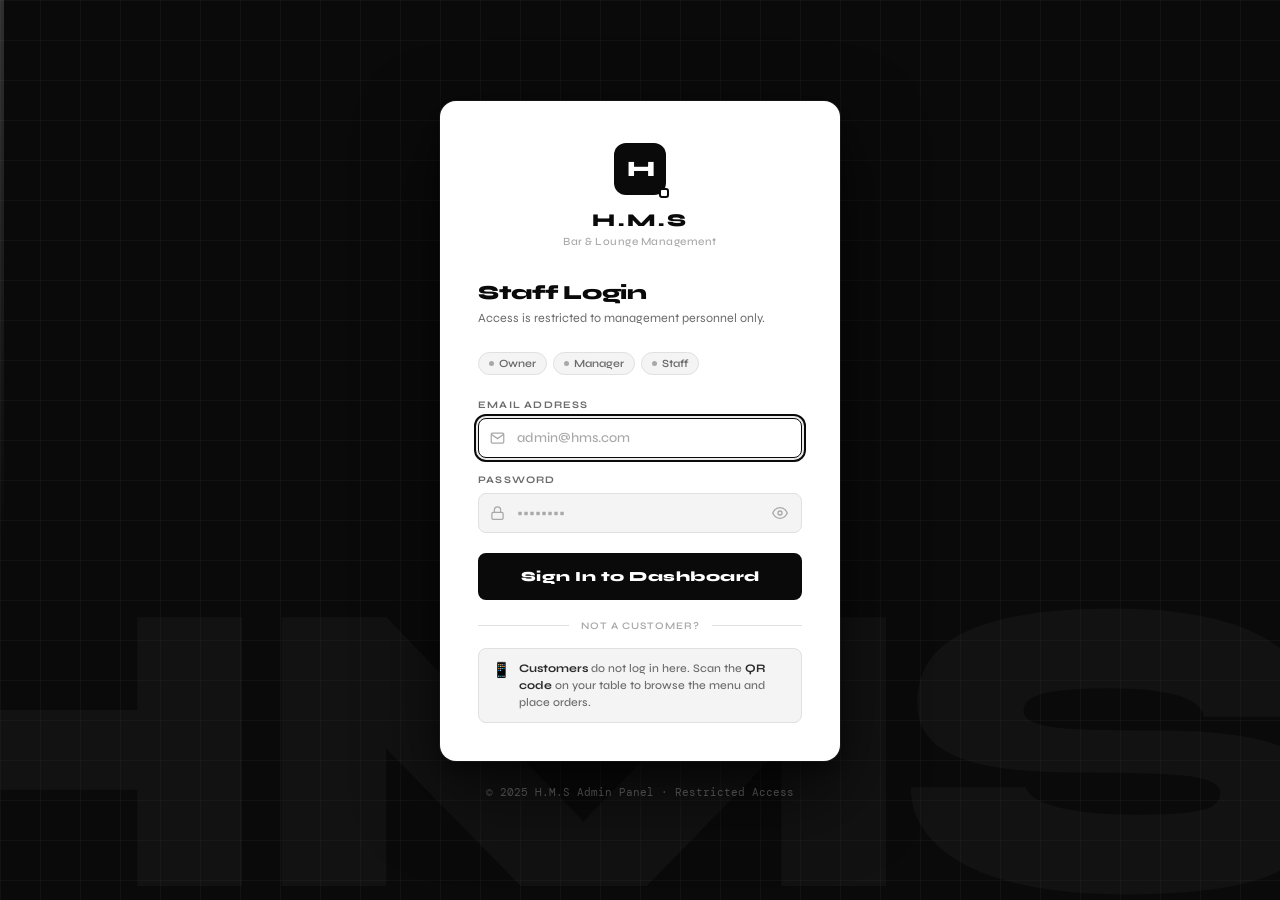
==== commit 6e0ee5fc: "login" ====
--- a/index.html
+++ b/index.html
@@ -3,1161 +3,865 @@
 <head>
     <meta charset="UTF-8">
     <meta name="viewport" content="width=device-width, initial-scale=1.0">
-    <link rel="stylesheet" href="customer.css">
-    <title>Menu</title>
-    <link rel="stylesheet" href="checkout.css">
+    <title>HMS Admin — Login</title>
+    <link rel="preconnect" href="https://fonts.googleapis.com">
+    <link href="https://fonts.googleapis.com/css2?family=Syne:wght@400;600;700;800&family=DM+Mono:wght@300;400;500&display=swap" rel="stylesheet">
+    <style>
+        /* ── RESET ── */
+        *, *::before, *::after { margin: 0; padding: 0; box-sizing: border-box; }
+
+        :root {
+            --black:     #0a0a0a;
+            --near-black:#1a1a1a;
+            --ink:       #2b2b2b;
+            --mid:       #6b6b6b;
+            --soft:      #a8a8a8;
+            --border:    #e0e0e0;
+            --mist:      #f4f4f4;
+            --white:     #ffffff;
+            --error:     #c0392b;
+            --error-bg:  #fff5f5;
+            --error-bdr: #f5c6c6;
+            --font-display: 'Syne', sans-serif;
+            --font-mono:    'DM Mono', monospace;
+            --ease: cubic-bezier(0.4, 0, 0.2, 1);
+        }
+
+        html, body {
+            height: 100%;
+            font-family: var(--font-display);
+            background: var(--black);
+            color: var(--black);
+            overflow: hidden;
+        }
+
+        /* ── BACKGROUND ── */
+        .bg {
+            position: fixed;
+            inset: 0;
+            background: var(--black);
+            overflow: hidden;
+        }
+
+        /* Subtle grid texture */
+        .bg::before {
+            content: '';
+            position: absolute;
+            inset: 0;
+            background-image:
+                linear-gradient(rgba(255,255,255,0.03) 1px, transparent 1px),
+                linear-gradient(90deg, rgba(255,255,255,0.03) 1px, transparent 1px);
+            background-size: 40px 40px;
+        }
+
+        /* Large decorative letterform */
+        .bg-letter {
+            position: absolute;
+            bottom: -60px;
+            right: -40px;
+            font-family: var(--font-display);
+            font-size: 420px;
+            font-weight: 800;
+            color: rgba(255,255,255,0.03);
+            line-height: 1;
+            pointer-events: none;
+            user-select: none;
+            letter-spacing: -20px;
+        }
+
+        /* Top-left accent line */
+        .bg-accent {
+            position: absolute;
+            top: 0;
+            left: 0;
+            width: 4px;
+            height: 100%;
+            background: linear-gradient(to bottom, var(--white), transparent 60%);
+            opacity: 0.15;
+        }
+
+        /* ── PAGE LAYOUT ── */
+        .page {
+            position: relative;
+            z-index: 10;
+            min-height: 100vh;
+            display: flex;
+            flex-direction: column;
+            align-items: center;
+            justify-content: center;
+            padding: 24px 16px;
+        }
+
+        /* ── LOGIN CARD ── */
+        .login-card {
+            background: var(--white);
+            border: 2px solid rgba(255,255,255,0.12);
+            border-radius: 16px;
+            width: 100%;
+            max-width: 400px;
+            padding: 40px 36px 36px;
+            box-shadow:
+                0 0 0 1px rgba(255,255,255,0.05),
+                0 32px 80px rgba(0,0,0,0.6),
+                0 8px 20px rgba(0,0,0,0.4);
+            animation: cardIn 0.45s var(--ease) both;
+        }
+
+        @keyframes cardIn {
+            from { opacity: 0; transform: translateY(24px) scale(0.97); }
+            to   { opacity: 1; transform: translateY(0) scale(1); }
+        }
+
+        /* ── LOGO ── */
+        .logo-area {
+            display: flex;
+            flex-direction: column;
+            align-items: center;
+            margin-bottom: 32px;
+            animation: fadeUp 0.5s 0.1s var(--ease) both;
+        }
+
+        .logo-mark {
+            width: 52px;
+            height: 52px;
+            background: var(--black);
+            color: var(--white);
+            border-radius: 12px;
+            display: flex;
+            align-items: center;
+            justify-content: center;
+            font-weight: 800;
+            font-size: 22px;
+            letter-spacing: -1px;
+            margin-bottom: 14px;
+            position: relative;
+        }
+
+        /* Corner accent on logo */
+        .logo-mark::after {
+            content: '';
+            position: absolute;
+            bottom: -3px;
+            right: -3px;
+            width: 10px;
+            height: 10px;
+            background: var(--white);
+            border: 2px solid var(--black);
+            border-radius: 3px;
+        }
+
+        .logo-name {
+            font-size: 18px;
+            font-weight: 800;
+            letter-spacing: 3px;
+            text-transform: uppercase;
+            color: var(--black);
+        }
+
+        .logo-tag {
+            font-size: 11px;
+            color: var(--soft);
+            font-weight: 500;
+            margin-top: 4px;
+            letter-spacing: 0.5px;
+        }
+
+        /* ── HEADING ── */
+        .login-heading {
+            animation: fadeUp 0.5s 0.15s var(--ease) both;
+            margin-bottom: 24px;
+        }
+
+        .login-heading h1 {
+            font-size: 20px;
+            font-weight: 800;
+            letter-spacing: -0.3px;
+            color: var(--black);
+            margin-bottom: 4px;
+        }
+
+        .login-heading p {
+            font-size: 12.5px;
+            color: var(--mid);
+            line-height: 1.5;
+        }
+
+        /* ── ROLE PILLS ── */
+        .role-pills {
+            display: flex;
+            gap: 6px;
+            margin-bottom: 24px;
+            animation: fadeUp 0.5s 0.2s var(--ease) both;
+        }
+
+        .role-pill {
+            display: flex;
+            align-items: center;
+            gap: 5px;
+            padding: 4px 10px;
+            border: 1.5px solid var(--border);
+            border-radius: 99px;
+            font-size: 11px;
+            font-weight: 600;
+            color: var(--mid);
+            background: var(--mist);
+        }
+
+        .role-dot {
+            width: 5px;
+            height: 5px;
+            border-radius: 50%;
+            background: var(--soft);
+        }
+
+        /* ── FORM ── */
+        .login-form {
+            animation: fadeUp 0.5s 0.22s var(--ease) both;
+        }
+
+        .form-group {
+            margin-bottom: 16px;
+        }
+
+        .form-label {
+            display: block;
+            font-size: 10px;
+            font-weight: 700;
+            letter-spacing: 1.2px;
+            text-transform: uppercase;
+            color: var(--mid);
+            margin-bottom: 7px;
+        }
+
+        .input-wrapper {
+            position: relative;
+        }
+
+        .input-icon {
+            position: absolute;
+            left: 12px;
+            top: 50%;
+            transform: translateY(-50%);
+            color: var(--soft);
+            pointer-events: none;
+            transition: color 0.2s;
+            display: flex;
+        }
+
+        .form-input {
+            width: 100%;
+            padding: 11px 12px 11px 38px;
+            background: var(--mist);
+            border: 1.5px solid var(--border);
+            border-radius: 8px;
+            font-family: var(--font-display);
+            font-size: 13.5px;
+            font-weight: 500;
+            color: var(--black);
+            transition: all 0.2s var(--ease);
+            outline: none;
+        }
+
+        .form-input::placeholder { color: var(--soft); }
+
+        .form-input:focus {
+            background: var(--white);
+            border-color: var(--black);
+            box-shadow: 0 0 0 3px rgba(10,10,10,0.08);
+        }
+
+        .form-input:focus + .input-focus-line { width: 100%; }
+
+        /* Password toggle */
+        .pw-toggle {
+            position: absolute;
+            right: 12px;
+            top: 50%;
+            transform: translateY(-50%);
+            background: none;
+            border: none;
+            color: var(--soft);
+            cursor: pointer;
+            padding: 2px;
+            display: flex;
+            transition: color 0.2s;
+        }
+
+        .pw-toggle:hover { color: var(--black); }
+
+        /* ── ERROR MESSAGE ── */
+        .error-box {
+            display: none;
+            align-items: flex-start;
+            gap: 9px;
+            background: var(--error-bg);
+            border: 1.5px solid var(--error-bdr);
+            border-radius: 8px;
+            padding: 11px 14px;
+            margin-bottom: 16px;
+            animation: shakeError 0.4s var(--ease);
+        }
+
+        .error-box.visible { display: flex; }
+
+        .error-icon {
+            color: var(--error);
+            flex-shrink: 0;
+            margin-top: 1px;
+        }
+
+        .error-text {
+            font-size: 12.5px;
+            color: var(--error);
+            font-weight: 600;
+            line-height: 1.4;
+        }
+
+        .error-sub {
+            font-size: 11.5px;
+            color: #e05c4b;
+            font-weight: 400;
+            margin-top: 2px;
+        }
+
+        @keyframes shakeError {
+            0%,100% { transform: translateX(0); }
+            20%      { transform: translateX(-6px); }
+            40%      { transform: translateX(6px); }
+            60%      { transform: translateX(-4px); }
+            80%      { transform: translateX(4px); }
+        }
+
+        /* ── INPUT ERROR STATE ── */
+        .form-input.error {
+            border-color: var(--error);
+            background: var(--error-bg);
+        }
+
+        .form-input.error:focus {
+            box-shadow: 0 0 0 3px rgba(192,57,43,0.1);
+        }
+
+        /* ── SUBMIT BUTTON ── */
+        .login-btn {
+            width: 100%;
+            padding: 13px;
+            background: var(--black);
+            color: var(--white);
+            border: 2px solid var(--black);
+            border-radius: 8px;
+            font-family: var(--font-display);
+            font-size: 14px;
+            font-weight: 800;
+            letter-spacing: 0.5px;
+            cursor: pointer;
+            transition: all 0.2s var(--ease);
+            position: relative;
+            overflow: hidden;
+            margin-top: 4px;
+        }
+
+        .login-btn:hover {
+            background: var(--near-black);
+            transform: translateY(-1px);
+            box-shadow: 0 6px 20px rgba(0,0,0,0.2);
+        }
+
+        .login-btn:active {
+            transform: translateY(0);
+            box-shadow: none;
+        }
+
+        /* Loading state */
+        .login-btn.loading {
+            pointer-events: none;
+            opacity: 0.8;
+        }
+
+        .login-btn.loading .btn-text { opacity: 0; }
+        .login-btn.loading .btn-spinner { display: flex; }
+
+        .btn-text {
+            transition: opacity 0.15s;
+        }
+
+        .btn-spinner {
+            display: none;
+            position: absolute;
+            inset: 0;
+            align-items: center;
+            justify-content: center;
+        }
+
+        .spinner-ring {
+            width: 18px;
+            height: 18px;
+            border: 2px solid rgba(255,255,255,0.25);
+            border-top-color: var(--white);
+            border-radius: 50%;
+            animation: spin 0.7s linear infinite;
+        }
+
+        @keyframes spin {
+            to { transform: rotate(360deg); }
+        }
+
+        /* ── DIVIDER ── */
+        .divider {
+            display: flex;
+            align-items: center;
+            gap: 12px;
+            margin: 20px 0 16px;
+        }
+
+        .divider-line {
+            flex: 1;
+            height: 1px;
+            background: var(--border);
+        }
+
+        .divider-text {
+            font-size: 10px;
+            font-weight: 600;
+            letter-spacing: 1px;
+            text-transform: uppercase;
+            color: var(--soft);
+        }
+
+        /* ── CUSTOMER NOTE ── */
+        .customer-note {
+            display: flex;
+            align-items: flex-start;
+            gap: 8px;
+            background: var(--mist);
+            border: 1.5px solid var(--border);
+            border-radius: 8px;
+            padding: 11px 13px;
+        }
+
+        .customer-note-icon {
+            font-size: 15px;
+            flex-shrink: 0;
+            margin-top: 1px;
+        }
+
+        .customer-note p {
+            font-size: 11.5px;
+            color: var(--mid);
+            line-height: 1.5;
+            font-weight: 500;
+        }
+
+        .customer-note strong {
+            color: var(--ink);
+            font-weight: 700;
+        }
+
+        /* ── FOOTER TEXT ── */
+        .login-footer {
+            margin-top: 24px;
+            text-align: center;
+            animation: fadeUp 0.5s 0.3s var(--ease) both;
+        }
+
+        .login-footer p {
+            font-size: 11px;
+            color: rgba(255,255,255,0.25);
+            font-family: var(--font-mono);
+        }
+
+        /* ── ANIMATIONS ── */
+        @keyframes fadeUp {
+            from { opacity: 0; transform: translateY(12px); }
+            to   { opacity: 1; transform: translateY(0); }
+        }
+
+        /* ── FOCUS visible improvement ── */
+        *:focus-visible {
+            outline: 2px solid var(--black);
+            outline-offset: 2px;
+        }
+
+        /* ── RESPONSIVE ── */
+        @media (max-width: 440px) {
+            .login-card { padding: 32px 24px 28px; }
+            .role-pills { flex-wrap: wrap; }
+        }
+    </style>
 </head>
 <body>
-    <!-- Header -->
-    <header class="header">
-        <h1>H.M.S LOGO</h1>
-    </header>
-
-<!-- Search and Layout Toggle Section -->
-    <div class="search-layout-container">
-        <div class="search-wrapper">
-            <input type="text" id="searchInput" class="search-input" placeholder="Search dishes,drinks, items..." oninput="searchProducts(this.value)">
-            <span class="search-icon">ðŸ”</span>
-        </div>
-        <button class="layout-toggle-btn" onclick="toggleLayout()" id="layoutToggle">
-            <span class="layout-icon">â˜°</span>
-        </button>
+
+    <!-- Background decoration -->
+    <div class="bg">
+        <div class="bg-accent"></div>
+        <div class="bg-letter">HMS</div>
     </div>
-    <h1 class="menu-title">Menu</h1>
-
-    <!-- Category Tabs (Dynamic based on active section) -->
-    <div class="category-tabs-container">
-        <div class="category-tabs" id="categoryTabs">
-            <!-- Tabs will be inserted here by JavaScript -->
-        </div>
-    </div>
-
-    <!-- Main Content -->
-    <main class="main-content">
-        <!-- Dishes Section -->
-        <section id="dishes" class="menu-section active">
-            <!-- Main Courses Category -->
-            <div class="category-section" id="cat-main-courses">
-                <h2 class="category-heading">Main Courses</h2>
-                <div class="product-grid">
-                    <div class="product-card">
-                        <div class="product-image">
-                            <img src="https://images.unsplash.com/photo-1546069901-ba9599a7e63c?w=400" alt="Pasta">
-                        </div>
-                        <div class="product-info">
-                            <h3 class="product-name">Pasta Carbonara</h3>
-                            <div class="product-rating">
-                                <span class="star">â˜…</span>
-                                <span class="star">â˜…</span>
-                                <span class="star">â˜…</span>
-                                <span class="star">â˜…</span>
-                                <span class="star">â˜…</span>
-                            </div>
-                            <div class="product-footer">
-                                <span class="product-price">â‚¦1299</span>
-                                <button class="order-btn" onclick="addToOrder(this, 'Pasta Carbonara', 1299)">Order</button>
-                            </div>
-                        </div>
-                    </div>
-
-                    <div class="product-card">
-                        <div class="product-image">
-                            <img src="https://images.unsplash.com/photo-1565299624946-b28f40a0ae38?w=400" alt="Pizza">
-                        </div>
-                        <div class="product-info">
-                            <h3 class="product-name">Margherita Pizza</h3>
-                            <div class="product-rating">
-                                <span class="star">â˜…</span>
-                                <span class="star">â˜…</span>
-                                <span class="star">â˜…</span>
-                                <span class="star">â˜…</span>
-                                <span class="star empty">â˜…</span>
-                            </div>
-                            <div class="product-footer">
-                                <span class="product-price">â‚¦577</span>
-                                <button class="order-btn" onclick="addToOrder(this, 'Margherita Pizza', 577)">Order</button>
-                            </div>
-                        </div>
+
+    <!-- ═══════════════════════════════════════════ -->
+    <!--  LOGIN PAGE                                 -->
+    <!-- ═══════════════════════════════════════════ -->
+    <div class="page">
+
+        <div class="login-card">
+
+            <!-- Logo -->
+            <div class="logo-area">
+                <div class="logo-mark">H</div>
+                <span class="logo-name">H.M.S</span>
+                <span class="logo-tag">Bar & Lounge Management</span>
+            </div>
+
+            <!-- Heading -->
+            <div class="login-heading">
+                <h1>Staff Login</h1>
+                <p>Access is restricted to management personnel only.</p>
+            </div>
+
+            <!-- Role indicators -->
+            <div class="role-pills">
+                <div class="role-pill">
+                    <div class="role-dot"></div>
+                    Owner
+                </div>
+                <div class="role-pill">
+                    <div class="role-dot"></div>
+                    Manager
+                </div>
+                <div class="role-pill">
+                    <div class="role-dot"></div>
+                    Staff
+                </div>
+            </div>
+
+            <!-- ── ERROR BOX ── -->
+            <!-- shown/hidden via JS; replace content dynamically for different errors -->
+            <div class="error-box" id="errorBox" role="alert" aria-live="polite">
+                <div class="error-icon">
+                    <svg width="15" height="15" viewBox="0 0 24 24" fill="none" stroke="currentColor" stroke-width="2.5">
+                        <circle cx="12" cy="12" r="10"/>
+                        <line x1="12" y1="8" x2="12" y2="12"/>
+                        <line x1="12" y1="16" x2="12.01" y2="16"/>
+                    </svg>
+                </div>
+                <div>
+                    <p class="error-text" id="errorMain">Invalid email or password.</p>
+                    <p class="error-sub" id="errorSub">Please check your credentials and try again.</p>
+                </div>
+            </div>
+
+            <!-- ── LOGIN FORM ── -->
+            <form class="login-form" id="loginForm" novalidate>
+
+                <!-- Email -->
+                <div class="form-group">
+                    <label class="form-label" for="emailInput">Email Address</label>
+                    <div class="input-wrapper">
+                        <span class="input-icon">
+                            <svg width="15" height="15" viewBox="0 0 24 24" fill="none" stroke="currentColor" stroke-width="2">
+                                <path d="M4 4h16c1.1 0 2 .9 2 2v12c0 1.1-.9 2-2 2H4c-1.1 0-2-.9-2-2V6c0-1.1.9-2 2-2z"/>
+                                <polyline points="22,6 12,13 2,6"/>
+                            </svg>
+                        </span>
+                        <input
+                            type="email"
+                            id="emailInput"
+                            class="form-input"
+                            placeholder="admin@hms.com"
+                            autocomplete="email"
+                            inputmode="email"
+                            required
+                        >
                     </div>
                 </div>
-            </div>
-
-            <!-- Soups Category -->
-            <div class="category-section" id="cat-soups">
-                <h2 class="category-heading">Soups</h2>
-                <div class="product-grid">
-                    <div class="product-card">
-                        <div class="product-image">
-                            <img src="https://images.unsplash.com/photo-1567620905732-2d1ec7ab7445?w=400" alt="Soup">
-                        </div>
-                        <div class="product-info">
-                            <h3 class="product-name">Tomato Soup</h3>
-                            <div class="product-rating">
-                                <span class="star">â˜…</span>
-                                <span class="star">â˜…</span>
-                                <span class="star">â˜…</span>
-                                <span class="star">â˜…</span>
-                                <span class="star">â˜…</span>
-                            </div>
-                            <div class="product-footer">
-                                <span class="product-price">â‚¦989</span>
-                                <button class="order-btn" onclick="addToOrder(this, 'Tomato Soup', 989)">Order</button>
-                            </div>
-                        </div>
-                    </div>
-
-  <div class="product-card">
-                        <div class="product-image">
-                            <img src="https://images.unsplash.com/photo-1567620905732-2d1ec7ab7445?w=400" alt="Soup">
-                        </div>
-                        <div class="product-info">
-                            <h3 class="product-name">brown Soup</h3>
-                            <div class="product-rating">
-                                <span class="star">â˜…</span>
-                                <span class="star">â˜…</span>
-                                <span class="star">â˜…</span>
-                                <span class="star">â˜…</span>
-                                <span class="star">â˜…</span>
-                            </div>
-                            <div class="product-footer">
-                                <span class="product-price">â‚¦909</span>
-                                <button class="order-btn" onclick="addToOrder(this, 'brown Soup', 909)">Order</button>
-                            </div>
-                        </div>
+
+                <!-- Password -->
+                <div class="form-group">
+                    <label class="form-label" for="passwordInput">Password</label>
+                    <div class="input-wrapper">
+                        <span class="input-icon">
+                            <svg width="15" height="15" viewBox="0 0 24 24" fill="none" stroke="currentColor" stroke-width="2">
+                                <rect x="3" y="11" width="18" height="11" rx="2" ry="2"/>
+                                <path d="M7 11V7a5 5 0 0110 0v4"/>
+                            </svg>
+                        </span>
+                        <input
+                            type="password"
+                            id="passwordInput"
+                            class="form-input"
+                            placeholder="••••••••"
+                            autocomplete="current-password"
+                            required
+                        >
+                        <!-- Toggle password visibility -->
+                        <button
+                            type="button"
+                            class="pw-toggle"
+                            id="pwToggle"
+                            aria-label="Toggle password visibility"
+                        >
+                            <!-- Eye open icon -->
+                            <svg id="eyeOpen" width="16" height="16" viewBox="0 0 24 24" fill="none" stroke="currentColor" stroke-width="2">
+                                <path d="M1 12s4-8 11-8 11 8 11 8-4 8-11 8-11-8-11-8z"/>
+                                <circle cx="12" cy="12" r="3"/>
+                            </svg>
+                            <!-- Eye closed icon (hidden by default) -->
+                            <svg id="eyeClosed" width="16" height="16" viewBox="0 0 24 24" fill="none" stroke="currentColor" stroke-width="2" style="display:none">
+                                <path d="M17.94 17.94A10.07 10.07 0 0112 20c-7 0-11-8-11-8a18.45 18.45 0 015.06-5.94"/>
+                                <path d="M9.9 4.24A9.12 9.12 0 0112 4c7 0 11 8 11 8a18.5 18.5 0 01-2.16 3.19"/>
+                                <line x1="1" y1="1" x2="23" y2="23"/>
+                            </svg>
+                        </button>
                     </div>
                 </div>
+
+                <!-- Submit -->
+                <button type="submit" class="login-btn" id="loginBtn">
+                    <span class="btn-text">Sign In to Dashboard</span>
+                    <span class="btn-spinner">
+                        <span class="spinner-ring"></span>
+                    </span>
+                </button>
+
+            </form>
+
+            <!-- Divider -->
+            <div class="divider">
+                <div class="divider-line"></div>
+                <span class="divider-text">Not a customer?</span>
+                <div class="divider-line"></div>
             </div>
 
-            <!-- Local Delicacies Category -->
-            <div class="category-section" id="cat-local">
-                <h2 class="category-heading">Local Delicacies</h2>
-                <div class="product-grid">
-                    <div class="product-card">
-                        <div class="product-image">
-                            <img src="https://images.unsplash.com/photo-1565299624946-b28f40a0ae38?w=400" alt="Nkwobi">
-                        </div>
-                        <div class="product-info">
-                            <h3 class="product-name">Nkwobi</h3>
-                            <div class="product-rating">
-                                <span class="star">â˜…</span>
-                                <span class="star">â˜…</span>
-                                <span class="star">â˜…</span>
-                                <span class="star">â˜…</span>
-                                <span class="star empty">â˜…</span>
-                            </div>
-                            <div class="product-footer">
-                                <span class="product-price">â‚¦200</span>
-                                <button class="order-btn" onclick="addToOrder(this, 'Nkwobi', 200)">Order</button>
-                            </div>
-                        </div>
-                    </div>
-
-                    <div class="product-card">
-                        <div class="product-image">
-                            <img src="https://images.unsplash.com/photo-1565299624946-b28f40a0ae38?w=400" alt="Goat meat">
-                        </div>
-                        <div class="product-info">
-                            <h3 class="product-name">Goat Meat</h3>
-                            <div class="product-rating">
-                                <span class="star">â˜…</span>
-                                <span class="star">â˜…</span>
-                                <span class="star">â˜…</span>
-                                <span class="star">â˜…</span>
-                                <span class="star empty">â˜…</span>
-                            </div>
-                            <div class="product-footer">
-                                <span class="product-price">â‚¦199</span>
-                                <button class="order-btn" onclick="addToOrder(this, 'Goat Meat', 199)">Order</button>
-                            </div>
-                        </div>
-                    </div>
-                </div>
+            <!-- Customer note -->
+            <div class="customer-note">
+                <span class="customer-note-icon">📱</span>
+                <p>
+                    <strong>Customers</strong> do not log in here.
+                    Scan the <strong>QR code</strong> on your table to browse the menu and place orders.
+                </p>
             </div>
 
-            <!-- Salads Category -->
-            <div class="category-section" id="cat-salads">
-                <h2 class="category-heading">Salads</h2>
-                <div class="product-grid">
-                    <div class="product-card">
-                        <div class="product-image">
-                            <img src="https://images.unsplash.com/photo-1529042410759-befb1204b468?w=400" alt="Salad">
-                        </div>
-                        <div class="product-info">
-                            <h3 class="product-name">Caesar Salad</h3>
-                            <div class="product-rating">
-                                <span class="star">â˜…</span>
-                                <span class="star">â˜…</span>
-                                <span class="star">â˜…</span>
-                                <span class="star">â˜…</span>
-                                <span class="star empty">â˜…</span>
-                            </div>
-                            <div class="product-footer">
-                                <span class="product-price">â‚¦100</span>
-                                <button class="order-btn" onclick="addToOrder(this, 'Caesar Salad', 100)">Order</button>
-                            </div>
-                        </div>
-                    </div>
-                </div>
-            </div>
-        </section>
-
-        <!-- Drinks Section -->
-        <section id="drinks" class="menu-section">
-            <!-- Cocktails Category -->
-            <div class="category-section" id="cat-cocktails">
-                <h2 class="category-heading">Cocktails</h2>
-                <div class="product-grid">
-                    <div class="product-card">
-                        <div class="product-image">
-                            <img src="https://images.unsplash.com/photo-1514362545857-3bc16c4c7d1b?w=400" alt="Cocktail">
-                        </div>
-                        <div class="product-info">
-                            <h3 class="product-name">Mojito</h3>
-                            <div class="product-rating">
-                                <span class="star">â˜…</span>
-                                <span class="star">â˜…</span>
-                                <span class="star">â˜…</span>
-                                <span class="star">â˜…</span>
-                                <span class="star">â˜…</span>
-                            </div>
-                            <div class="product-footer">
-                                <span class="product-price">â‚¦900</span>
-                                <button class="order-btn" onclick="addToOrder(this, 'Mojito', 900)">Order</button>
-                            </div>
-                        </div>
-                    </div>
-
- <div class="product-card">
-                        <div class="product-image">
-                            <img src="https://images.unsplash.com/photo-1514362545857-3bc16c4c7d1b?w=400" alt="Cocktail">
-                        </div>
-                        <div class="product-info">
-                            <h3 class="product-name">lemonade</h3>
-                            <div class="product-rating">
-                                <span class="star">â˜…</span>
-                                <span class="star">â˜…</span>
-                                <span class="star">â˜…</span>
-                                <span class="star">â˜…</span>
-                                <span class="star">â˜…</span>
-                            </div>
-                            <div class="product-footer">
-                                <span class="product-price">â‚¦700</span>
-                                <button class="order-btn" onclick="addToOrder(this, 'lemonade', 700)">Order</button>
-                            </div>
-                        </div>
-                    </div>
-
-
-
-
-                </div>
-            </div>
-
-            <!-- Coffee & Tea Category -->
-            <div class="category-section" id="cat-coffee-tea">
-                <h2 class="category-heading">Coffee & Tea</h2>
-                <div class="product-grid">
-                    <div class="product-card">
-                        <div class="product-image">
-                            <img src="https://images.unsplash.com/photo-1544145945-f90425340c7e?w=400" alt="Coffee">
-                        </div>
-                        <div class="product-info">
-                            <h3 class="product-name">Espresso</h3>
-                            <div class="product-rating">
-                                <span class="star">â˜…</span>
-                                <span class="star">â˜…</span>
-                                <span class="star">â˜…</span>
-                                <span class="star">â˜…</span>
-                                <span class="star">â˜…</span>
-                            </div>
-                            <div class="product-footer">
-                                <span class="product-price">â‚¦399</span>
-                                <button class="order-btn" onclick="addToOrder(this, 'Espresso', 399)">Order</button>
-                            </div>
-                        </div>
-                    </div>
-
-                    <div class="product-card">
-                        <div class="product-image">
-                            <img src="https://images.unsplash.com/photo-1544145945-f90425340c7e?w=400" alt="Tea">
-                        </div>
-                        <div class="product-info">
-                            <h3 class="product-name">Tea</h3>
-                            <div class="product-rating">
-                                <span class="star">â˜…</span>
-                                <span class="star">â˜…</span>
-                                <span class="star">â˜…</span>
-                                <span class="star">â˜…</span>
-                                <span class="star empty">â˜…</span>
-                            </div>
-                            <div class="product-footer">
-                                <span class="product-price">â‚¦587</span>
-                                <button class="order-btn" onclick="addToOrder(this, 'Tea', 587)">Order</button>
-                            </div>
-                        </div>
-                    </div>
-                </div>
-            </div>
-
-            <!-- Soft Drinks Category -->
-            <div class="category-section" id="cat-soft-drinks">
-                <h2 class="category-heading">Soft Drinks</h2>
-                <div class="product-grid">
-                    <div class="product-card">
-                        <div class="product-image">
-                            <img src="https://images.unsplash.com/photo-1544145945-f90425340c7e?w=400" alt="Fanta">
-                        </div>
-                        <div class="product-info">
-                            <h3 class="product-name">Fanta</h3>
-                            <div class="product-rating">
-                                <span class="star">â˜…</span>
-                                <span class="star">â˜…</span>
-                                <span class="star">â˜…</span>
-                                <span class="star">â˜…</span>
-                                <span class="star empty">â˜…</span>
-                            </div>
-                            <div class="product-footer">
-                                <span class="product-price">â‚¦19</span>
-                                <button class="order-btn" onclick="addToOrder(this, 'Fanta', 19)">Order</button>
-                            </div>
-                        </div>
-                    </div>
-
-                    <div class="product-card">
-                        <div class="product-image">
-                            <img src="https://images.unsplash.com/photo-1544145945-f90425340c7e?w=400" alt="Coke">
-                        </div>
-                        <div class="product-info">
-                            <h3 class="product-name">Coke</h3>
-                            <div class="product-rating">
-                                <span class="star">â˜…</span>
-                                <span class="star">â˜…</span>
-                                <span class="star">â˜…</span>
-                                <span class="star">â˜…</span>
-                                <span class="star empty">â˜…</span>
-                            </div>
-                            <div class="product-footer">
-                                <span class="product-price">â‚¦199</span>
-                                <button class="order-btn" onclick="addToOrder(this, 'Coke', 199)">Order</button>
-                            </div>
-                        </div>
-                    </div>
-                </div>
-            </div>
-
-            <!-- Beer & Alcohol Category -->
-            <div class="category-section" id="cat-beer">
-                <h2 class="category-heading">Beer & Alcohol</h2>
-                <div class="product-grid">
-                    <div class="product-card">
-                        <div class="product-image">
-                            <img src="https://images.unsplash.com/photo-1571091718767-18b5b1457add?w=400" alt="Beer">
-                        </div>
-                        <div class="product-info">
-                            <h3 class="product-name">Craft Beer</h3>
-                            <div class="product-rating">
-                                <span class="star">â˜…</span>
-                                <span class="star">â˜…</span>
-                                <span class="star">â˜…</span>
-                                <span class="star">â˜…</span>
-                                <span class="star empty">â˜…</span>
-                            </div>
-                            <div class="product-footer">
-                                <span class="product-price">â‚¦700</span>
-                                <button class="order-btn" onclick="addToOrder(this, 'Craft Beer', 700)">Order</button>
-                            </div>
-                        </div>
-                    </div>
-
-                    <div class="product-card">
-                        <div class="product-image">
-                            <img src="https://images.unsplash.com/photo-1544145945-f90425340c7e?w=400" alt="Beverages">
-                        </div>
-                        <div class="product-info">
-                            <h3 class="product-name">Beverages</h3>
-                            <div class="product-rating">
-                                <span class="star">â˜…</span>
-                                <span class="star">â˜…</span>
-                                <span class="star">â˜…</span>
-                                <span class="star">â˜…</span>
-                                <span class="star empty">â˜…</span>
-                            </div>
-                            <div class="product-footer">
-                                <span class="product-price">â‚¦1599</span>
-                                <button class="order-btn" onclick="addToOrder(this, 'Beverages', 1599)">Order</button>
-                            </div>
-                        </div>
-                    </div>
-                </div>
-            </div>
-
-    
-
-            <!-- Juices Category -->
-            <div class="category-section" id="cat-juices">
-                <h2 class="category-heading">Fresh Juices</h2>
-                <div class="product-grid">
-                    <div class="product-card">
-                        <div class="product-image">
-                            <img src="https://images.unsplash.com/photo-1597318167272-600e9a20b637?w=400" alt="Juice">
-                        </div>
-                        <div class="product-info">
-                            <h3 class="product-name">Fresh Juice</h3>
-                            <div class="product-rating">
-                                <span class="star">â˜…</span>
-                                <span class="star">â˜…</span>
-                                <span class="star">â˜…</span>
-                                <span class="star">â˜…</span>
-                                <span class="star">â˜…</span>
-                            </div>
-                            <div class="product-footer">
-                                <span class="product-price">â‚¦599</span>
-                                <button class="order-btn" onclick="addToOrder(this, 'Fresh Juice', 599)">Order</button>
-                            </div>
-                        </div>
-                    </div>
-                </div>
-            </div>
-        </section>
-
-        <!-- Assortments Section -->
-        <section id="assortments" class="menu-section">
-            <!-- Platters Category -->
-            <div class="category-section" id="cat-platters">
-                <h2 class="category-heading">Platters</h2>
-                <div class="product-grid">
-                    <div class="product-card">
-                        <div class="product-image">
-                            <img src="https://images.unsplash.com/photo-1567620905732-2d1ec7ab7445?w=400" alt="Platter">
-                        </div>
-                        <div class="product-info">
-                            <h3 class="product-name">Cheese Platter</h3>
-                            <div class="product-rating">
-                                <span class="star">â˜…</span>
-                                <span class="star">â˜…</span>
-                                <span class="star">â˜…</span>
-                                <span class="star">â˜…</span>
-                                <span class="star">â˜…</span>
-                            </div>
-                            <div class="product-footer">
-                                <span class="product-price">â‚¦1899</span>
-                                <button class="order-btn" onclick="addToOrder(this, 'Cheese Platter', 1899)">Order</button>
-                            </div>
-                        </div>
-                    </div>
- <div class="product-card">
-                        <div class="product-image">
-                            <img src="https://images.unsplash.com/photo-1567620905732-2d1ec7ab7445?w=400" alt="Platter">
-                        </div>
-                        <div class="product-info">
-                            <h3 class="product-name">butter Platter</h3>
-                            <div class="product-rating">
-                                <span class="star">â˜…</span>
-                                <span class="star">â˜…</span>
-                                <span class="star">â˜…</span>
-                                <span class="star">â˜…</span>
-                                <span class="star">â˜…</span>
-                            </div>
-                            <div class="product-footer">
-                                <span class="product-price">â‚¦199</span>
-                                <button class="order-btn" onclick="addToOrder(this, 'butter Platter', 199)">Order</button>
-                            </div>
-                        </div>
-                    </div>
-                </div>
-            </div>
-
-        <!-- fish category -->
-           <div class="category-section" id="cat-fish">
-                <h2 class="category-heading">fishes</h2>
-                <div class="product-grid">
-                    <div class="product-card">
-                        <div class="product-image">
-                            <img src="https://images.unsplash.com/photo-1535399831218-d5bd36d1a6b3?w=100" alt="fish">
-                        </div>
-                        <div class="product-info">
-                            <h3 class="product-name">grilled fish</h3>
-                            <div class="product-rating">
-                                <span class="star">â˜…</span>
-                                <span class="star">â˜…</span>
-                                <span class="star">â˜…</span>
-                                <span class="star">â˜…</span>
-                                <span class="star empty">â˜…</span>
-                            </div>
-                            <div class="product-footer">
-                                <span class="product-price">â‚¦2299</span>
-                                <button class="order-btn" onclick="addToOrder(this, 'grilled fish', 2299)">Order</button>
-                            </div>
-                        </div>
-                    </div>
-
-           <div class="product-card">
-                        <div class="product-image">
-                            <img src="https://images.unsplash.com/photo-1535399831218-d5bd36d1a6b3?w=100" alt="fish">
-                        </div>
-                        <div class="product-info">
-                            <h3 class="product-name">smoked fish</h3>
-                            <div class="product-rating">
-                                <span class="star">â˜…</span>
-                                <span class="star">â˜…</span>
-                                <span class="star">â˜…</span>
-                                <span class="star">â˜…</span>
-                                <span class="star empty">â˜…</span>
-                            </div>
-                            <div class="product-footer">
-                                <span class="product-price">â‚¦3299</span>
-                                <button class="order-btn" onclick="addToOrder(this, 'smoked fish', 3299)">Order</button>
-                            </div>
-                        </div>
-                    </div>
-                </div>
-            </div>
-
-
-           <!--meat category-->
-<div class="category-section" id="cat-meat">
-                <h2 class="category-heading">meats</h2>
-                <div class="product-grid">
-                    <div class="product-card">
-                        <div class="product-image">
-                            <img src="https://images.unsplash.com/photo-1602470520998-f4a52199a3d6?w=100" alt="meat">
-                        </div>
-                        <div class="product-info">
-                            <h3 class="product-name"> grilled meat</h3>
-                            <div class="product-rating">
-                                <span class="star">â˜…</span>
-                                <span class="star">â˜…</span>
-                                <span class="star">â˜…</span>
-                                <span class="star">â˜…</span>
-                                <span class="star empty">â˜…</span>
-                            </div>
-                            <div class="product-footer">
-                                <span class="product-price">â‚¦3299</span>
-                                <button class="order-btn" onclick="addToOrder(this, 'grilled meat', 3299)">Order</button>
-                            </div>
-                        </div>
-                    </div>
-
- <div class="product-card">
-                        <div class="product-image">
-                            <img src="https://images.unsplash.com/photo-1602470520998-f4a52199a3d6?w=100" alt="meat">
-                        </div>
-                        <div class="product-info">
-                            <h3 class="product-name"> dried meat</h3>
-                            <div class="product-rating">
-                                <span class="star">â˜…</span>
-                                <span class="star">â˜…</span>
-                                <span class="star">â˜…</span>
-                                <span class="star">â˜…</span>
-                                <span class="star empty">â˜…</span>
-                            </div>
-                            <div class="product-footer">
-                                <span class="product-price">â‚¦299</span>
-                                <button class="order-btn" onclick="addToOrder(this, 'dried meat', 299)">Order</button>
-                            </div>
-                        </div>
-                    </div>
-                </div>
-            </div>
-
-
-
-            <!-- Tapas Category -->
-            <div class="category-section" id="cat-tapas">
-                <h2 class="category-heading">Tapas & Appetizers</h2>
-                <div class="product-grid">
-                    <div class="product-card">
-                        <div class="product-image">
-                            <img src="https://images.unsplash.com/photo-1559583985-c80d8ad9b29f?w=400" alt="Appetizers">
-                        </div>
-                        <div class="product-info">
-                            <h3 class="product-name">Tapas Selection</h3>
-                            <div class="product-rating">
-                                <span class="star">â˜…</span>
-                                <span class="star">â˜…</span>
-                                <span class="star">â˜…</span>
-                                <span class="star">â˜…</span>
-                                <span class="star empty">â˜…</span>
-                            </div>
-                            <div class="product-footer">
-                                <span class="product-price">â‚¦2299</span>
-                                <button class="order-btn" onclick="addToOrder(this, 'Tapas Selection', 2299)">Order</button>
-                            </div>
-                        </div>
-                    </div>
-                </div>
-            </div>
-        </section>
-
-        <!-- Side Dishes Section -->
-        <section id="sidedishes" class="menu-section">
-            <!-- Fries & Potatoes Category -->
-            <div class="category-section" id="cat-fries">
-                <h2 class="category-heading">Fries & Potatoes</h2>
-                <div class="product-grid">
-                    <div class="product-card">
-                        <div class="product-image">
-                            <img src="https://images.unsplash.com/photo-1573053986275-840ffc7cc685?w=400" alt="Fries">
-                        </div>
-                        <div class="product-info">
-                            <h3 class="product-name">French Fries</h3>
-                            <div class="product-rating">
-                                <span class="star">â˜…</span>
-                                <span class="star">â˜…</span>
-                                <span class="star">â˜…</span>
-                                <span class="star">â˜…</span>
-                                <span class="star">â˜…</span>
-                            </div>
-                            <div class="product-footer">
-                                <span class="product-price">â‚¦499</span>
-                                <button class="order-btn" onclick="addToOrder(this, 'French Fries', 499)">Order</button>
-                            </div>
-                        </div>
-                    </div>
-
-  <div class="product-card">
-                        <div class="product-image">
-                            <img src="https://images.unsplash.com/photo-1573053986275-840ffc7cc685?w=400" alt="Fries">
-                        </div>
-                        <div class="product-info">
-                            <h3 class="product-name">potato chips</h3>
-                            <div class="product-rating">
-                                <span class="star">â˜…</span>
-                                <span class="star">â˜…</span>
-                                <span class="star">â˜…</span>
-                                <span class="star">â˜…</span>
-                                <span class="star">â˜…</span>
-                            </div>
-                            <div class="product-footer">
-                                <span class="product-price">â‚¦699</span>
-                                <button class="order-btn" onclick="addToOrder(this, 'potato chips', 699)">Order</button>
-                            </div>
-                        </div>
-                    </div>
-                </div>
-            </div>
-
-            <!-- Wraps Category -->
-            <div class="category-section" id="cat-wraps">
-                <h2 class="category-heading">Wraps</h2>
-                <div class="product-grid">
-                    <div class="product-card">
-                        <div class="product-image">
-                            <img src="https://images.unsplash.com/photo-1573053986275-840ffc7cc685?w=400" alt="Shawarma">
-                        </div>
-                        <div class="product-info">
-                            <h3 class="product-name">Shawarma</h3>
-                            <div class="product-rating">
-                                <span class="star">â˜…</span>
-                                <span class="star">â˜…</span>
-                                <span class="star">â˜…</span>
-                                <span class="star">â˜…</span>
-                                <span class="star empty">â˜…</span>
-                            </div>
-                            <div class="product-footer">
-                                <span class="product-price">â‚¦19</span>
-                                <button class="order-btn" onclick="addToOrder(this, 'Shawarma', 19)">Order</button>
-                            </div>
-                        </div>
-                    </div>
-
-  <div class="product-card">
-                        <div class="product-image">
-                            <img src="https://images.unsplash.com/photo-1573053986275-840ffc7cc685?w=400" alt="Shawarma">
-                        </div>
-                        <div class="product-info">
-                            <h3 class="product-name">egg roll</h3>
-                            <div class="product-rating">
-                                <span class="star">â˜…</span>
-                                <span class="star">â˜…</span>
-                                <span class="star">â˜…</span>
-                                <span class="star">â˜…</span>
-                                <span class="star empty">â˜…</span>
-                            </div>
-                            <div class="product-footer">
-                                <span class="product-price">â‚¦190</span>
-                                <button class="order-btn" onclick="addToOrder(this, 'egg roll', 190)">Order</button>
-                            </div>
-                        </div>
-                    </div>
-
-  <div class="product-card">
-                        <div class="product-image">
-                            <img src="https://images.unsplash.com/photo-1573053986275-840ffc7cc685?w=400" alt="Shawarma">
-                        </div>
-                        <div class="product-info">
-                            <h3 class="product-name">pie</h3>
-                            <div class="product-rating">
-                                <span class="star">â˜…</span>
-                                <span class="star">â˜…</span>
-                                <span class="star">â˜…</span>
-                                <span class="star">â˜…</span>
-                                <span class="star empty">â˜…</span>
-                            </div>
-                            <div class="product-footer">
-                                <span class="product-price">â‚¦150</span>
-                                <button class="order-btn" onclick="addToOrder(this, 'pie', 150)">Order</button>
-                            </div>
-                        </div>
-                    </div>
-                </div>
-            </div>
-
-            <!-- Rice Category -->
-            <div class="category-section" id="cat-rice">
-                <h2 class="category-heading">Rice Dishes</h2>
-                <div class="product-grid">
-                    <div class="product-card">
-                        <div class="product-image">
-                            <img src="https://images.unsplash.com/photo-1534939561126-855b8675edd7?w=400" alt="Rice">
-                        </div>
-                        <div class="product-info">
-                            <h3 class="product-name">Garlic Rice</h3>
-                            <div class="product-rating">
-                                <span class="star">â˜…</span>
-                                <span class="star">â˜…</span>
-                                <span class="star">â˜…</span>
-                                <span class="star">â˜…</span>
-                                <span class="star empty">â˜…</span>
-                            </div>
-                            <div class="product-footer">
-                                <span class="product-price">â‚¦389</span>
-                                <button class="order-btn" onclick="addToOrder(this, 'Garlic Rice', 389)">Order</button>
-                            </div>
-                        </div>
-                    </div>
-
-
-                    <div class="product-card">
-                        <div class="product-image">
-                            <img src="https://images.unsplash.com/photo-1534939561126-855b8675edd7?w=400" alt="Rice">
-                        </div>
-                        <div class="product-info">
-                            <h3 class="product-name">fried Rice</h3>
-                            <div class="product-rating">
-                                <span class="star">â˜…</span>
-                                <span class="star">â˜…</span>
-                                <span class="star">â˜…</span>
-                                <span class="star">â˜…</span>
-                                <span class="star empty">â˜…</span>
-                            </div>
-                            <div class="product-footer">
-                                <span class="product-price">â‚¦3890</span>
-                                <button class="order-btn" onclick="addToOrder(this, 'fried Rice', 3890)">Order</button>
-                            </div>
-                        </div>
-                    </div>
-
-                         <div class="product-card">
-                        <div class="product-image">
-                            <img src="https://images.unsplash.com/photo-1534939561126-855b8675edd7?w=400" alt="Rice">
-                        </div>
-                        <div class="product-info">
-                            <h3 class="product-name">stew Rice</h3>
-                            <div class="product-rating">
-                                <span class="star">â˜…</span>
-                                <span class="star">â˜…</span>
-                                <span class="star">â˜…</span>
-                                <span class="star">â˜…</span>
-                                <span class="star empty">â˜…</span>
-                            </div>
-                            <div class="product-footer">
-                                <span class="product-price">â‚¦3849</span>
-                                <button class="order-btn" onclick="addToOrder(this, 'stew Rice', 3849)">Order</button>
-                            </div>
-                        </div>
-                         </div>
-
-
-                       <div class="product-card">
-                        <div class="product-image">
-                            <img src="https://images.unsplash.com/photo-1534939561126-855b8675edd7?w=400" alt="Rice">
-                        </div>
-                        <div class="product-info">
-                            <h3 class="product-name">jollof Rice</h3>
-                            <div class="product-rating">
-                                <span class="star">â˜…</span>
-                                <span class="star">â˜…</span>
-                                <span class="star">â˜…</span>
-                                <span class="star">â˜…</span>
-                                <span class="star empty">â˜…</span>
-                    
-                             <div class="product-footer">
-                                <span class="product-price">â‚¦389</span>
-                                <button class="order-btn" onclick="addToOrder(this, 'jollof Rice', 389)">Order</button>
-                            </div>
-                        </div>
-                    </div>
-                </div>
-            </div>
-
-            <!-- Bread Category -->
-            <div class="category-section" id="cat-bread">
-                <h2 class="category-heading">Bread</h2>
-                <div class="product-grid">
-                    <div class="product-card">
-                        <div class="product-image">
-                            <img src="https://images.unsplash.com/photo-1626200419199-391ae4be7a41?w=400" alt="Bread">
-                        </div>
-                        <div class="product-info">
-                            <h3 class="product-name">Garlic Bread</h3>
-                            <div class="product-rating">
-                                <span class="star">â˜…</span>
-                                <span class="star">â˜…</span>
-                                <span class="star">â˜…</span>
-                                <span class="star">â˜…</span>
-                                <span class="star">â˜…</span>
-                            </div>
-                            <div class="product-footer">
-                                <span class="product-price">â‚¦59</span>
-                                <button class="order-btn" onclick="addToOrder(this, 'Garlic Bread', 59)">Order</button>
-                            </div>
-                        </div>
-                    </div>
-
-                    <div class="product-card">
-                        <div class="product-image">
-                            <img src="https://images.unsplash.com/photo-1626200419199-391ae4be7a41?w=400" alt="Bread">
-                        </div>
-                        <div class="product-info">
-                            <h3 class="product-name">ginger Bread</h3>
-                            <div class="product-rating">
-                                <span class="star">â˜…</span>
-                                <span class="star">â˜…</span>
-                                <span class="star">â˜…</span>
-                                <span class="star">â˜…</span>
-                                <span class="star">â˜…</span>
-                            </div>
-                            <div class="product-footer">
-                                <span class="product-price">â‚¦590</span>
-                                <button class="order-btn" onclick="addToOrder(this, 'ginger Bread', 590)">Order</button>
-                            </div>
-                        </div>
-                    </div>
-
-<div class="product-card">
-                        <div class="product-image">
-                            <img src="https://images.unsplash.com/photo-1626200419199-391ae4be7a41?w=400" alt="Bread">
-                        </div>
-                        <div class="product-info">
-                            <h3 class="product-name">wheat Bread</h3>
-                            <div class="product-rating">
-                                <span class="star">â˜…</span>
-                                <span class="star">â˜…</span>
-                                <span class="star">â˜…</span>
-                                <span class="star">â˜…</span>
-                                <span class="star">â˜…</span>
-                            </div>
-                            <div class="product-footer">
-                                <span class="product-price">â‚¦599</span>
-                                <button class="order-btn" onclick="addToOrder(this, 'wheat Bread', 599)">Order</button>
-                            </div>
-                        </div>
-                    </div>
-
-                    <div class="product-card">
-                        <div class="product-image">
-                            <img src="https://images.unsplash.com/photo-1626200419199-391ae4be7a41?w=400" alt="Bread">
-                        </div>
-                        <div class="product-info">
-                            <h3 class="product-name">fresh Bread</h3>
-                            <div class="product-rating">
-                                <span class="star">â˜…</span>
-                                <span class="star">â˜…</span>
-                                <span class="star">â˜…</span>
-                                <span class="star">â˜…</span>
-                                <span class="star">â˜…</span>
-                            </div>
-                            <div class="product-footer">
-                                <span class="product-price">â‚¦789</span>
-                                <button class="order-btn" onclick="addToOrder(this, 'fresh Bread', 789)">Order</button>
-                            </div>
-                        </div>
-                    </div>
-
-
-
-
-
-
-                </div>
-            </div>
-
-            <!-- Soups Category -->
-            <div class="category-section" id="cat-pepper-soup">
-                <h2 class="category-heading">Pepper Soup</h2>
-                <div class="product-grid">
-                    <div class="product-card">
-                        <div class="product-image">
-                            <img src="https://images.unsplash.com/photo-1565299624946-b28f40a0ae38?w=400" alt="Pepper Soup">
-                        </div>
-                        <div class="product-info">
-                            <h3 class="product-name">Pepper Soup</h3>
-                            <div class="product-rating">
-                                <span class="star">â˜…</span>
-                                <span class="star">â˜…</span>
-                                <span class="star">â˜…</span>
-                                <span class="star">â˜…</span>
-                                <span class="star empty">â˜…</span>
-                            </div>
-                            <div class="product-footer">
-                                <span class="product-price">â‚¦1599</span>
-                                <button class="order-btn" onclick="addToOrder(this, 'Pepper Soup', 1599)">Order</button>
-                            </div>
-                        </div>
-                    </div>
-
-   <div class="product-card">
-                        <div class="product-image">
-                            <img src="https://images.unsplash.com/photo-1565299624946-b28f40a0ae38?w=400" alt="Pepper Soup">
-                        </div>
-                        <div class="product-info">
-                            <h3 class="product-name">chicken pepper Soup</h3>
-                            <div class="product-rating">
-                                <span class="star">â˜…</span>
-                                <span class="star">â˜…</span>
-                                <span class="star">â˜…</span>
-                                <span class="star">â˜…</span>
-                                <span class="star empty">â˜…</span>
-                            </div>
-                            <div class="product-footer">
-                                <span class="product-price">â‚¦1590</span>
-                                <button class="order-btn" onclick="addToOrder(this, 'chicken pepper Soup', 1590)">Order</button>
-                            </div>
-                        </div>
-                    </div>
-
-   <div class="product-card">
-                        <div class="product-image">
-                            <img src="https://images.unsplash.com/photo-1565299624946-b28f40a0ae38?w=400" alt="Pepper Soup">
-                        </div>
-                        <div class="product-info">
-                            <h3 class="product-name">goat Pepper Soup</h3>
-                            <div class="product-rating">
-                                <span class="star">â˜…</span>
-                                <span class="star">â˜…</span>
-                                <span class="star">â˜…</span>
-                                <span class="star">â˜…</span>
-                                <span class="star empty">â˜…</span>
-                            </div>
-                            <div class="product-footer">
-                                <span class="product-price">â‚¦159</span>
-                                <button class="order-btn" onclick="addToOrder(this, 'goat Pepper Soup', 159)">Order</button>
-                            </div>
-                        </div>
-                    </div>
-
-                       <div class="product-card">
-                        <div class="product-image">
-                            <img src="https://images.unsplash.com/photo-1565299624946-b28f40a0ae38?w=400" alt="Pepper Soup">
-                        </div>
-                        <div class="product-info">
-                            <h3 class="product-name">fish Pepper Soup</h3>
-                            <div class="product-rating">
-                                <span class="star">â˜…</span>
-                                <span class="star">â˜…</span>
-                                <span class="star">â˜…</span>
-                                <span class="star">â˜…</span>
-                                <span class="star empty">â˜…</span>
-                            </div>
-                            <div class="product-footer">
-                                <span class="product-price">â‚¦599</span>
-                                <button class="order-btn" onclick="addToOrder(this, 'fish Pepper Soup', 599)">Order</button>
-                            </div>
-                        </div>
-                    </div>
-
-
-                </div>
-            </div>
-
-            <!-- Vegetables Category -->
-            <div class="category-section" id="cat-vegetables">
-                <h2 class="category-heading">Vegetables</h2>
-                <div class="product-grid">
-                    <div class="product-card">
-                        <div class="product-image">
-                            <img src="https://images.unsplash.com/photo-1585032226651-759b368d7246?w=400" alt="Vegetables">
-                        </div>
-                        <div class="product-info">
-                            <h3 class="product-name">Grilled Veggies</h3>
-                            <div class="product-rating">
-                                <span class="star">â˜…</span>
-                                <span class="star">â˜…</span>
-                                <span class="star">â˜…</span>
-                                <span class="star">â˜…</span>
-                                <span class="star empty">â˜…</span>
-                            </div>
-                            <div class="product-footer">
-                                <span class="product-price">â‚¦699</span>
-                                <button class="order-btn" onclick="addToOrder(this, 'Grilled Veggies', 699)">Order</button>
-                            </div>
-                        </div>
-                    </div>
-
-    <div class="product-card">
-                        <div class="product-image">
-                            <img src="https://images.unsplash.com/photo-1585032226651-759b368d7246?w=400" alt="Vegetables">
-                        </div>
-                        <div class="product-info">
-                            <h3 class="product-name">smoked Veggies</h3>
-                            <div class="product-rating">
-                                <span class="star">â˜…</span>
-                                <span class="star">â˜…</span>
-                                <span class="star">â˜…</span>
-                                <span class="star">â˜…</span>
-                                <span class="star empty">â˜…</span>
-                            </div>
-                            <div class="product-footer">
-                                <span class="product-price">â‚¦690</span>
-                                <button class="order-btn" onclick="addToOrder(this, 'smoked Veggies', 690)">Order</button>
-                            </div>
-                        </div>
-                    </div>
-
-
-
-                        <div class="product-card">
-                        <div class="product-image">
-                            <img src="https://images.unsplash.com/photo-1585032226651-759b368d7246?w=400" alt="Vegetables">
-                        </div>
-                        <div class="product-info">
-                            <h3 class="product-name">bitter leaf</h3>
-                            <div class="product-rating">
-                                <span class="star">â˜…</span>
-                                <span class="star">â˜…</span>
-                                <span class="star">â˜…</span>
-                                <span class="star">â˜…</span>
-                                <span class="star empty">â˜…</span>
-                            </div>
-                            <div class="product-footer">
-                                <span class="product-price">₦799</span>
-                                <button class="order-btn" onclick="addToOrder(this, 'bitter leaf', 799)">Order</button>
-                            </div>
-                        </div>
-                    </div>
-
-
-    <div class="product-card">
-                        <div class="product-image">
-                            <img src="https://images.unsplash.com/photo-1585032226651-759b368d7246?w=400" alt="Vegetables">
-                        </div>
-                        <div class="product-info">
-                            <h3 class="product-name">lettuce</h3>
-                            <div class="product-rating">
-                                <span class="star">â˜…</span>
-                                <span class="star">â˜…</span>
-                                <span class="star">â˜…</span>
-                                <span class="star">â˜…</span>
-                                <span class="star empty">â˜…</span>
-                            </div>
-                            <div class="product-footer">
-                                <span class="product-price">₦600</span>
-                                <button class="order-btn" onclick="addToOrder(this, 'lettuce', 600)">Order</button>
-                            </div>
-                        </div>
-                    </div>
-
-
-
-
-                </div>
-            </div>
-        </section>
-    </main>
-
-    <!-- Floating Order Confirmation Modal -->
-    <div id="orderModal" class="order-modal">
-        <div class="modal-content">
-            <div class="modal-info">
-                <span class="item-count">0 items</span>
-              <span class="total-price">₦0.00</span>
-            </div>
-            <button class="confirm-btn" onclick="confirmOrder()">Confirm Order</button>
         </div>
-    </div>
-    <!-- Checkout Modal Overlay -->
-    <div id="checkoutOverlay" class="checkout-overlay">
-        <div class="checkout-container">
-            <!-- Checkout Header -->
-            <div class="checkout-header">
-                <h2>Checkout</h2>
-                <button class="close-checkout" onclick="closeCheckout()">×</button>
-            </div>
-
-            <!-- Checkout Body -->
-            <div class="checkout-body">
-                <!-- Success Message (Hidden by default) -->
-                <div id="successMessage" class="success-message" style="display: none;">
-                    Order Placed Successfully! 🎉
-                </div>
-
-                <!-- Order Summary -->
-                <div class="order-summary">
-                    <h3>Order Summary</h3>
-                    <div id="checkoutItems" class="order-items">
-                        <!-- Items will be dynamically inserted here -->
-                    </div>
-                    <div id="emptyCartMessage" class="empty-cart" style="display: none;">
-                        <div class="empty-cart-icon">🛒</div>
-                        <p><strong>Your cart is empty</strong></p>
-                        <p>Add some delicious items to get started!</p>
-                    </div>
-                </div>
-
-                <!-- Ticket -->
-                <div id="checkoutTicket" class="checkout-ticket">
-                    <div class="ticket-header">
-                        <h4>H.M.S LOGO</h4>
-                        <div class="ticket-date" id="ticketDate"></div>
-                    </div>
-                    <div class="ticket-items" id="ticketItems">
-                        <!-- Ticket items will be inserted here -->
-                    </div>
-                    <div class="ticket-row total">
-                        <span>Total:</span>
-                        <span id="ticketTotal">₦0.00</span>
-                    </div>
-                </div>
-            </div>
-
-            <!-- Checkout Footer -->
-            <div class="checkout-footer">
-                <div class="payment-buttons">
-                    <button class="payment-btn manual" onclick="payManually()">
-                        <span class="payment-btn-icon">💵</span>
-                        <span>Pay Manually</span>
-                    </button>
-                    <button class="payment-btn online" onclick="payOnline()">
-                        <span class="payment-btn-icon">💳</span>
-                        <span>Pay Online</span>
-                    </button>
-                </div>
-            </div>
+
+        <!-- Page footer -->
+        <div class="login-footer">
+            <p>© 2025 H.M.S Admin Panel · Restricted Access</p>
         </div>
-    </div>
-
-
-    <!-- Bottom Navigation -->
-    <nav class="bottom-nav">
-        <button class="nav-item active" onclick="switchTab('dishes', this)">
-            <span class="nav-icon">🍽️</span>
-            <span class="nav-label">Dishes</span>
-        </button>
-        <button class="nav-item" onclick="switchTab('drinks', this)">
-            <span class="nav-icon">🍹</span>
-            <span class="nav-label">Drinks</span>
-        </button>
-        <button class="nav-item" onclick="switchTab('assortments', this)">
-            <span class="nav-icon">🧀</span>
-            <span class="nav-label">Assortments</span>
-        </button>
-        <button class="nav-item" onclick="switchTab('sidedishes', this)">
-            <span class="nav-icon">🍟</span>
-            <span class="nav-label">Sides</span>
-        </button>
-    </nav>
-
-    <script src="customer.js"></script>
+
+    </div><!-- /page -->
+
+    <script>
+        // ═══════════════════════════════════════════════════
+        //  HMS ADMIN — Login Page Script
+        // ═══════════════════════════════════════════════════
+
+        // ── MOCK CREDENTIALS ──────────────────────────────
+        // connect to backend later — replace with real API auth call
+        // Backend endpoint: POST /api/auth/login  { email, password }
+        // Expected response: { token, user: { name, role } }  or  { error: '...' }
+        const MOCK_USERS = [
+            { email: 'owner@hms.com',   password: 'owner123',   role: 'owner',   name: 'Owner'   },
+            { email: 'manager@hms.com', password: 'manager123', role: 'manager', name: 'Manager' },
+            { email: 'staff@hms.com',   password: 'staff123',   role: 'staff',   name: 'Staff'   },
+            // connect to backend later — fetch real user list via API
+        ];
+
+        // ── DOM REFS ──────────────────────────────────────
+        const loginForm    = document.getElementById('loginForm');
+        const emailInput   = document.getElementById('emailInput');
+        const passwordInput= document.getElementById('passwordInput');
+        const loginBtn     = document.getElementById('loginBtn');
+        const errorBox     = document.getElementById('errorBox');
+        const errorMain    = document.getElementById('errorMain');
+        const errorSub     = document.getElementById('errorSub');
+        const pwToggle     = document.getElementById('pwToggle');
+        const eyeOpen      = document.getElementById('eyeOpen');
+        const eyeClosed    = document.getElementById('eyeClosed');
+
+        // ── PASSWORD VISIBILITY TOGGLE ────────────────────
+        pwToggle.addEventListener('click', () => {
+            const isHidden = passwordInput.type === 'password';
+            passwordInput.type = isHidden ? 'text' : 'password';
+            eyeOpen.style.display   = isHidden ? 'none'  : 'block';
+            eyeClosed.style.display = isHidden ? 'block' : 'none';
+            passwordInput.focus();
+        });
+
+        // ── CLEAR ERROR STATE ─────────────────────────────
+        function clearError() {
+            errorBox.classList.remove('visible');
+            emailInput.classList.remove('error');
+            passwordInput.classList.remove('error');
+        }
+
+        // ── SHOW ERROR ────────────────────────────────────
+        function showError(main, sub = '') {
+            errorMain.textContent = main;
+            errorSub.textContent  = sub;
+            errorBox.classList.add('visible');
+
+            // Shake the error inputs
+            emailInput.classList.add('error');
+            passwordInput.classList.add('error');
+
+            // Auto-remove error class after animation
+            setTimeout(() => {
+                emailInput.classList.remove('error');
+                passwordInput.classList.remove('error');
+            }, 1800);
+        }
+
+        // ── SET LOADING STATE ─────────────────────────────
+        function setLoading(loading) {
+            if (loading) {
+                loginBtn.classList.add('loading');
+                emailInput.disabled    = true;
+                passwordInput.disabled = true;
+            } else {
+                loginBtn.classList.remove('loading');
+                emailInput.disabled    = false;
+                passwordInput.disabled = false;
+            }
+        }
+
+        // ── VALIDATE FORM ─────────────────────────────────
+        function validateInputs(email, password) {
+            if (!email && !password) {
+                showError('Fields are empty.', 'Please enter your email and password.');
+                emailInput.focus();
+                return false;
+            }
+            if (!email) {
+                showError('Email is required.', 'Please enter your email address.');
+                emailInput.focus();
+                return false;
+            }
+            const emailRegex = /^[^\s@]+@[^\s@]+\.[^\s@]+$/;
+            if (!emailRegex.test(email)) {
+                showError('Invalid email format.', 'Please enter a valid email address.');
+                emailInput.focus();
+                return false;
+            }
+            if (!password) {
+                showError('Password is required.', 'Please enter your password.');
+                passwordInput.focus();
+                return false;
+            }
+            if (password.length < 6) {
+                showError('Password too short.', 'Password must be at least 6 characters.');
+                passwordInput.focus();
+                return false;
+            }
+            return true;
+        }
+
+        // ── MOCK AUTH CHECK ───────────────────────────────
+        // connect to backend later — replace this entire function with:
+        //
+        //   const res  = await fetch('/api/auth/login', {
+        //       method:  'POST',
+        //       headers: { 'Content-Type': 'application/json' },
+        //       body:    JSON.stringify({ email, password })
+        //   });
+        //   const data = await res.json();
+        //   if (!res.ok) throw new Error(data.error || 'Login failed');
+        //   localStorage.setItem('hms_token', data.token);
+        //   localStorage.setItem('hms_user',  JSON.stringify(data.user));
+        //
+        function mockAuthCheck(email, password) {
+            const user = MOCK_USERS.find(
+                u => u.email.toLowerCase() === email.toLowerCase() && u.password === password
+            );
+            return user || null;
+        }
+
+        // ── HANDLE REDIRECT AFTER LOGIN ───────────────────
+        // connect to backend later — role-based routing can be enforced server-side
+        function redirectToDashboard(user) {
+            // All roles go to dashboard for now
+            // Extend: if (user.role === 'staff') window.location.href = 'orders.html';
+            window.location.href = 'dashboard.html';
+        }
+
+        // ── FORM SUBMIT ───────────────────────────────────
+        loginForm.addEventListener('submit', async (e) => {
+            e.preventDefault();
+            clearError();
+
+            const email    = emailInput.value.trim();
+            const password = passwordInput.value;
+
+            // Frontend validation
+            if (!validateInputs(email, password)) return;
+
+            // Loading state
+            setLoading(true);
+
+            // Simulate network delay (remove when using real API)
+            await new Promise(resolve => setTimeout(resolve, 1000));
+
+            try {
+                // ── MOCK AUTH ──────────────────────────────
+                // connect to backend later — replace mockAuthCheck() with real fetch call (see above)
+                const user = mockAuthCheck(email, password);
+
+                if (!user) {
+                    // connect to backend later — parse real error codes from API response
+                    // e.g. 401 → wrong credentials, 403 → account disabled, 429 → rate limit
+                    setLoading(false);
+                    showError(
+                        'Invalid email or password.',
+                        'Please check your credentials and try again.'
+                    );
+                    passwordInput.value = '';
+                    passwordInput.focus();
+                    return;
+                }
+
+                // ── SUCCESS ────────────────────────────────
+                // connect to backend later — store real JWT token from API
+                // localStorage.setItem('hms_token', data.token);
+                sessionStorage.setItem('hms_user', JSON.stringify({
+                    name: user.name,
+                    role: user.role,
+                    email: user.email,
+                    // connect to backend later — populate id, avatar, permissions from API
+                }));
+
+                // Visual success state on button
+                loginBtn.querySelector('.btn-text').textContent = '✓ Redirecting...';
+                loginBtn.classList.remove('loading');
+
+                // Redirect after brief pause
+                setTimeout(() => redirectToDashboard(user), 600);
+
+            } catch (err) {
+                // connect to backend later — handle network errors, timeouts, 5xx errors
+                setLoading(false);
+                showError(
+                    'Connection error.',
+                    'Unable to reach the server. Please try again.'
+                );
+                console.error('[HMS Auth Error]', err);
+            }
+        });
+
+        // ── CLEAR ERRORS ON INPUT ─────────────────────────
+        emailInput.addEventListener('input', clearError);
+        passwordInput.addEventListener('input', clearError);
+
+        // ── FOCUS EMAIL ON LOAD ───────────────────────────
+        window.addEventListener('load', () => {
+            emailInput.focus();
+        });
+
+        // ── SESSION CHECK ─────────────────────────────────
+        // connect to backend later — validate existing token via /api/auth/verify
+        // If still valid, skip login and redirect directly to dashboard
+        const existingSession = sessionStorage.getItem('hms_user');
+        if (existingSession) {
+            // Uncomment to enable auto-redirect for active sessions:
+            // window.location.href = 'dashboard.html';
+        }
+    </script>
 </body>
 </html>
